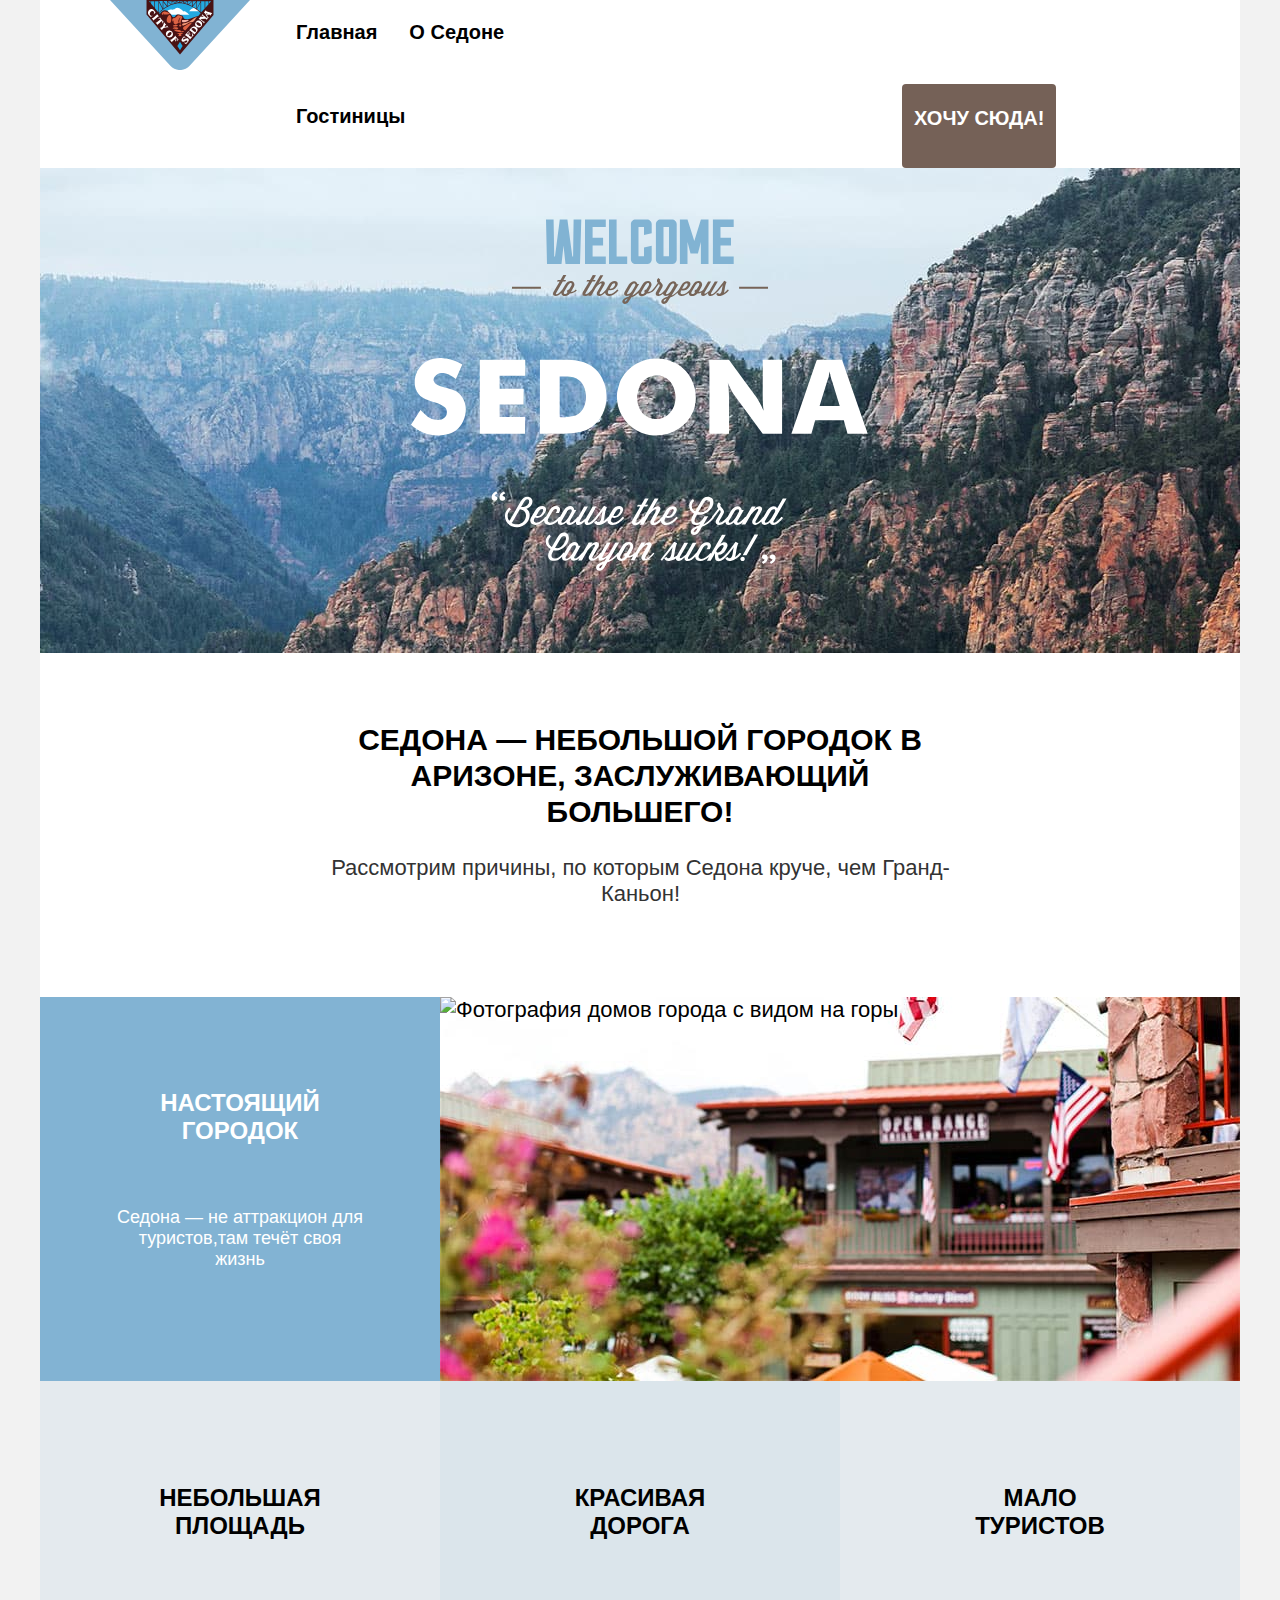
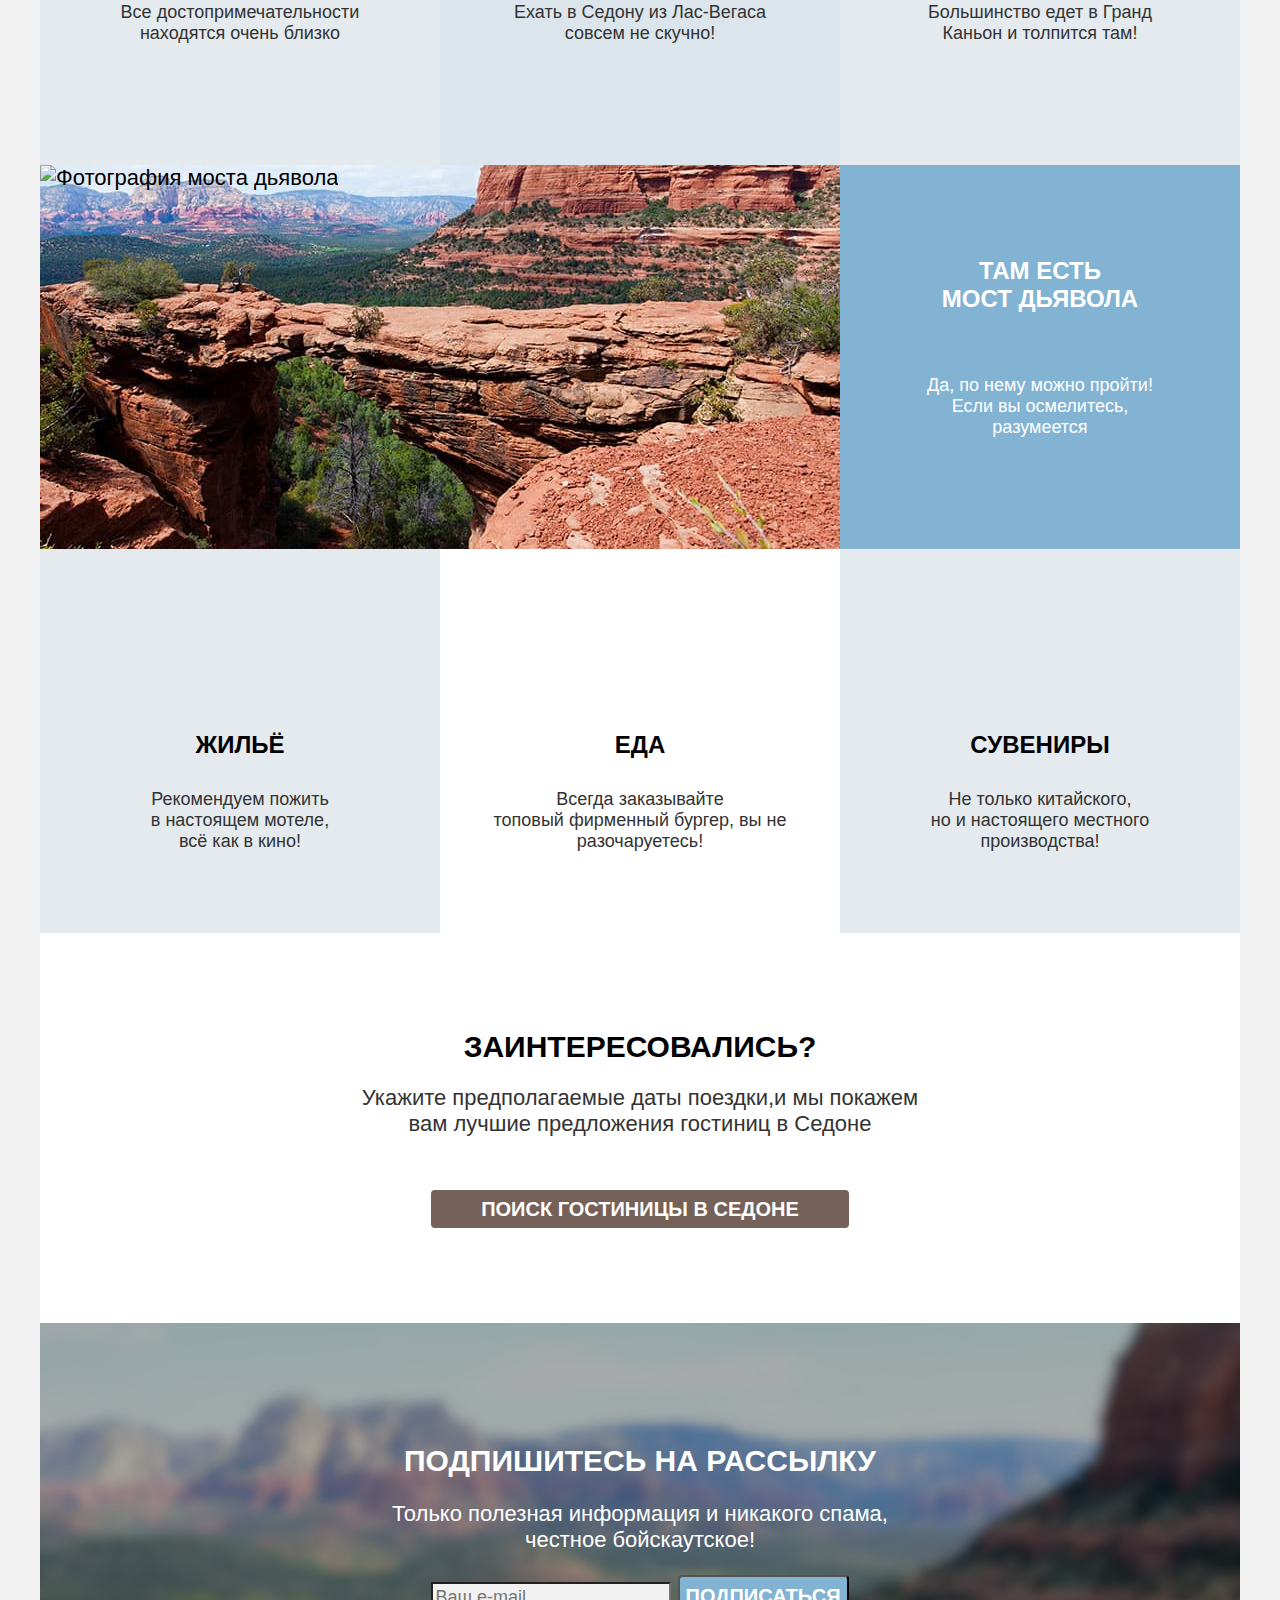
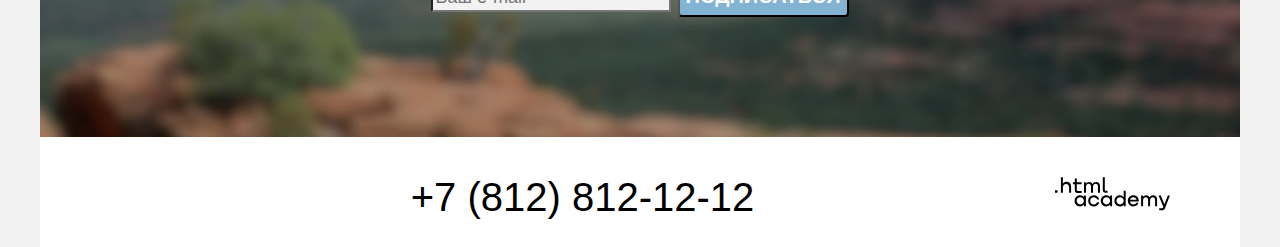
==== index.html @ 3b0a61f6 "Разметка элементов страниц" ====
<!DOCTYPE html>
<html lang="ru">

  <head>
    <meta charset="utf-8">
    <link rel="stylesheet" href="styles/styles.css">
    <title>HTML Academy: Седона</title>
  </head>

  <body>
    <header class="page-header">
      <nav class="navigation">
        <a class="navigation-logo" href="index.html">
          <img src="/images/logo.svg" width="140" height="70" alt="Лототип сайта седона в навигации">
        </a>
        <ul class="navigation-list">
          <li class="navigation-item">
            <a class="navigation-link link-current" href="#">Главная</a>
          </li>
          <li class="navigation-item">
            <a class="navigation-link" href="#">О Седоне</a>
          </li>
          <li class="navigation-item">
            <a class="navigation-link" href="catalog.html">Гостиницы</a>
          </li>
        </ul>
        <ul class="navigation-list navigation-user">
          <li class="navigation-item">
            <a class="navigation-link" href="#"><span class="visually-hidden">Поиск</span></a>
          </li>
          <li class="navigation-item">
            <a class="navigation-link" href="#"><span class="visually-hidden">Избранное</span></a>
          </li>
          <li class="navigation-item">
            <a class="navigation-link button" href="#">Хочу сюда!</a>
          </li>
        </ul>
      </nav>
    </header>
    <main class="main-index">
      <div class="hero-block">
        <div class="logo-wrap">
          <h1 class="visually-hidden" hidden>Седона</h1>
          <img class="welcome-logo" src="images/welcome-logo.svg" width="458" height="352" alt="Welcome to the gorgeous Sedona because a Grand Canyon is sucks!">
        </div>
        <section class="description">
          <h2 class="visually-hidden" hidden>Информация</h2>
          <h3 class="description-title">Седона — небольшой городок в Аризоне, заслуживающий большего!</h3>
          <p class="description-text">Рассмотрим причины, по которым Седона круче, чем Гранд-Каньон!</p>
        </section>
      </div>
      <section class="advantages">
        <h2 class="visually-hidden" hidden>Преимущества</h2>
        <ul class="advantages-list">
          <li class="advantages-item advantages-item-light-blue">
            <h3 class="advantages-title advantages-title-white">Настоящий<br>Городок</h3>
            <p>Седона — не аттракцион для<br>туристов,там течёт своя<br>жизнь</p>
          </li>
          <li class=" advantages-item-house">
            <img class="photo-house" src="#" alt="Фотография домов города с видом на горы">
          </li>
          <li class="advantages-item advantages-item-light-blue-12">
            <h3 class="advantages-title">Небольшая<br>площадь</h3>
            <p class="advadvantages-text">Все достопримечательности<br>находятся очень близко</p>
          </li>
          <li class="advantages-item advantages-item-light-blue-20">
            <h3 class="advantages-title">Красивая<br>дорога</h3>
            <p class="advadvantages-text">Ехать в Седону из Лас-Вегаса<br>совсем не скучно!</p>
          </li>
          <li class="advantages-item advantages-item-light-blue-12">
            <h3 class="advantages-title">Мало<br>туристов</h3>
            <p class="advadvantages-text">Большинство едет в Гранд<br>Каньон и толпится там!</p>
          </li>
          <li class="advantages-item-evil-bridge">
            <img class="photo-devil-bridge" src="#" alt="Фотография моста дьявола">
          </li>
          <li class="advantages-item advantages-item-light-blue">
            <h3 class="advantages-title advantages-title-white">Там есть<br>мост дьявола</h3>
            <p>Да, по нему можно пройти!<br>Если вы осмелитесь,<br>разумеется</p>
          </li>
        </ul>
      </section>
      <section class="recommendations">
        <h2 class="visually-hidden" hidden>Рекомендуем</h2>
        <ul class="recommendations-list">
          <li class="recommendations-item">
            <h3 class="recommendations-title">Жильё</h3>
            <p>Рекомендуем пожить<br>в настоящем мотеле,<br>всё как в кино!</p>
          </li>
          <li class="recommendations-item">
            <h3 class="recommendations-title">Еда</h3>
            <p>Всегда заказывайте<br>топовый фирменный бургер, вы не<br>разочаруетесь!</p>
          </li>
          <li class="recommendations-item">
            <h3 class="recommendations-title">Сувениры</h3>
            <p>Не только китайского,<br>но и настоящего местного<br>производства!</p>
          </li>
        </ul>
      </section>
      <section class="search-hotel">
        <h2 class="search-hotel-tittle">Заинтересовались?</h2>
        <p class="search-hotel-text">Укажите предполагаемые даты поездки,и мы покажем вам лучшие предложения гостиниц в Седоне</p>
        <a class="button" href="catalog.html">Поиск гостиницы в Cедоне</a>
      </section>
      <section class="subscribe">
        <h2 class="subscribe-title">Подпишитесь на рассылку</h2>
        <p class="subscribe-text">Только полезная информация и никакого спама,<br>честное бойскаутское!</p>
        <form class="subscribe-form" action="https://echo.htmlacademy.ru/" method="post">
          <input name="subscribe-email" type="email" id="subscribe-email" placeholder="Ваш e-mail" required>
          <button class="button-additional  button" type="submit">Подписаться</button>
        </form>
      </section>
      </div>
    </main>
    <footer class="page-footer">
      <div class="page-footer-container">
        <section class="footer-social">
          <h2 class="visually-hidden">Наши социальные сети</h2>
          <ul class="footer-social-list">
            <li class="footer-social-item">
              <a class="footer-social-button" href="https://vk.com/htmlacademy"></a>
              <span class="visually-hidden">Вконтакте</span>
            </li>
            <li class="footer-social-item">
              <a class="footer-social-button" href="https://t.me/htmlacademy"></a>
              <span class="visually-hidden">Телеграмм</span>
            </li>
            <li class="footer-social-item">
              <a class="footer-social-button" href="https://www.youtube.com/user/htmlacademyru"></a>
              <span class="visually-hidden">Ютуб</span>
            </li>
          </ul>
        </section>
        <section class="contacts">
          <h2 class="visually-hidden">Контактный номер телефона</h2>
          <address>
            <a class="contacts-phone" href="tel:88128121212">+7 (812) 812-12-12</a>
          </address>
        </section>
        <a class="htmlacademy-link" href="https://htmlacademy.ru/">
          <svg width="115" height="34" fill="none" xmlns="http://www.w3.org/2000/svg">
            <path
              d="M0 13.26v2.6h2.5v-2.6H0ZM11.6 4.86c-1.6 0-2.8.7-3.6 1.7h-.1V.36h-2v15.5h2v-5.3c0-2.1 1.3-3.6 3.3-3.6 1.8 0 2.9 1.4 2.9 3.2v5.7h2v-6.1c.1-3-1.8-4.9-4.5-4.9ZM26.6 5.16h-4.8v-3.7h-2v3.8h-1.9v2h1.9v6c0 1.7 1 2.7 2.7 2.7h4.1v-2h-3.7c-.7 0-1.1-.4-1.1-1.1v-5.7h4.8v-2ZM41.1 4.96c-1.6 0-2.9.8-3.5 2.1h-.1c-.6-1.2-1.8-2.1-3.4-2.1-1.4 0-2.5.8-3.1 1.8h-.1v-1.6H29v10.6h2v-5.4c0-2 1-3.5 2.6-3.5 1.5 0 2.4 1 2.4 2.6v6.3h2v-5.6c0-2.4 1.4-3.3 2.6-3.3 1.5 0 2.4 1 2.4 2.6v6.3h2v-6.5c.1-2.5-1.4-4.3-3.9-4.3ZM47.8 13.06c0 1.7 1 2.7 2.8 2.7h2v-2h-1.7c-.7 0-1.1-.4-1.1-1.1V.36h-2v12.7ZM28.9 20.06c-.9-1.1-2.2-1.8-3.9-1.8-3.1 0-5.4 2.3-5.4 5.6s2.3 5.6 5.4 5.6c1.8 0 3-.8 3.8-1.9h.1v1.6h2v-10.6h-2v1.5Zm-3.6 7.4c-2.2 0-3.6-1.6-3.6-3.6s1.4-3.6 3.6-3.6 3.6 1.6 3.6 3.6c0 1.9-1.4 3.6-3.6 3.6ZM44.2 22.36c-.5-2.4-2.6-4.1-5.4-4.1a5.4 5.4 0 0 0-5.6 5.6c0 3.1 2.2 5.6 5.6 5.6 2.8 0 4.9-1.8 5.4-4.2h-2.1a3.4 3.4 0 0 1-3.3 2.3c-2.2 0-3.6-1.6-3.6-3.6s1.4-3.6 3.6-3.6c1.6 0 2.8 1 3.3 2.2h2.1v-.2ZM55.1 20.06c-.9-1.1-2.2-1.8-3.9-1.8-3.1 0-5.4 2.3-5.4 5.6s2.3 5.6 5.4 5.6c1.8 0 3-.8 3.8-1.9h.1v1.6h2v-10.6h-2v1.5Zm-3.6 7.4c-2.2 0-3.6-1.6-3.6-3.6s1.4-3.6 3.6-3.6 3.6 1.6 3.6 3.6c0 1.9-1.5 3.6-3.6 3.6ZM68.7 20.16c-.9-1.1-2.2-1.9-3.9-1.9-3.1 0-5.4 2.3-5.4 5.6s2.2 5.6 5.4 5.6c1.7 0 3-.8 3.8-1.8h.1v1.5h2v-15.4h-2v6.4Zm-3.6 7.3c-2.2 0-3.6-1.6-3.6-3.6s1.4-3.6 3.6-3.6 3.6 1.6 3.6 3.6c-.1 2-1.5 3.6-3.6 3.6ZM78.3 18.26c-3.3 0-5.5 2.5-5.5 5.6 0 3 2.1 5.6 5.5 5.6 2.5 0 4.5-1.3 5.2-3.6h-2.1c-.5 1-1.6 1.6-3 1.6-1.9 0-3.3-1.3-3.4-2.9h8.8c.2-3.6-2-6.3-5.5-6.3Zm0 1.9c1.7 0 3 1 3.3 2.6h-6.5c.3-1.5 1.5-2.6 3.2-2.6ZM98.2 18.26c-1.6 0-2.9.8-3.6 2h-.1c-.6-1.2-1.8-2-3.4-2-1.4 0-2.5.7-3.1 1.8v-1.5h-1.9v10.6h2v-5.4c0-2 1-3.4 2.6-3.5 1.5 0 2.4 1 2.4 2.6v6.3h2v-5.6c0-2.4 1.4-3.3 2.6-3.3 1.5 0 2.4 1 2.4 2.6v6.3h2v-6.5c.1-2.6-1.4-4.4-3.9-4.4ZM109.4 27.36l-3.6-8.9h-2.2l4.8 11.6c-.3.9-.7 1.2-1.7 1.2h-2.5v2h2.5c1.8 0 2.8-.8 3.5-2.6l4.7-12.2h-2.1l-3.4 8.9Z"
              fill="var(--color-black)" />
          </svg>
        </a>
      </div>
    </footer>

  </body>

</html>
---- styles/styles.css ----
@font-face {
  font-family: "PT Sans";
  src: url("../fonts/ptsans-400.woff2") format("woff2");
  font-weight: 400;
  font-style: normal;
  font-display: swap;
}

@font-face {
  font-family: "PT Sans";
  src: url("../fonts/ptsans-700.woff2") format("woff2");
  font-weight: 700;
  font-style: normal;
  font-display: swap;
}

:root {
  --color-black: #000;
  --color-white: #fff;
  --color-light-black: #333;
  --color-light-blue: #82B3D3;
  --color-green: #7DB54F;
  --color-brown: #756157;
  --color-background-invisible: rgba(255, 255, 255, 0);
  --color-background-light-blue-12: rgba(131, 179, 211, 0.12);
  --color-background-light-blue-20: rgba(131, 179, 211, 0.2);
  --color-background-white: #F2F2F2;
  --color-background-logo: rgb(45, 112, 194);
  --color-border: #E5E5E5;
}

html {
  height: 100%;
}

body {
  width: 1200px;
  font-family: "PT Sans", sans-serif;
  font-size: 22px;
  line-height: 26px;
  color: var(--color-black);
  background-color: var(--color-background-white);
  margin: 0 auto;
}

ul {
  margin: 0;
  padding: 0;
  list-style-type: none;
}

.button {
  font-weight: 700;
  font-size: 16px;
  line-height: 20px;
  color: var(--color-white);
  background-color: var(--color-brown);
  text-transform: uppercase;
  text-decoration: none;
  text-align: center;
  border-radius: 4px;
}

.button-additional {
  font-size: 16px;
  line-height: 20px;
  background-color: var(--color-light-blue);
}

.button-invisible {
  background-color: var(--color-background-invisible);
}

.button-light {
  background-color: var(--color-white);
}

.button-selected {
  background-color: var(--color-green);
}

.subscribe-form .button-additional {
  font-size: 20px;
  line-height: 36px;
}

.search-hotel .button {
  font-size: 20px;
  line-height: 36px;
  width: 376px;
  height: 52px;
  padding: 8px 50px;
}

.visually-hidden {
  position: absolute;
  width: 1px;
  height: 1px;
  margin: -1px;
  padding: 0;
  border: 0;
  clip: rect(0 0 0 0);
  overflow: hidden;
}


.page-header {
  background-color: var(--color-white);
  min-height: 64px;
}

.navigation {
  display: flex;
  margin: 0 70px;
}

.navigation-logo {
  margin-right: 30px;
}

.navigation-list {
  display: flex;
  flex-wrap: wrap;
  width: 339px;
}

.navigation-user {
  width: 268px;
  margin-left: auto;
  justify-content: space-between;
  align-items: center;
}

.navigation-link {
  display: block;
  font-size: 20px;
  line-height: 24px;
  font-weight: 700;
  color: var(--color-black);
  text-align: center;
  padding: 20px 16px;
  text-transform: capitalize;
  text-decoration: none;
}

.navigation-user .navigation-link {
  min-width: 40px;
  min-height: 40px;
  padding: 22px 12px;
}

.navigation-item .button {
  /* width: 160px; */
  /* height: 36px; */
  color: var(--color-white);
  /* padding: 8px 50px; */
  /* border-radius: 4px; */
  text-transform: uppercase;
}

.hero-block {
  background-color: var(--color-white);
}

.logo-wrap {
  height: 485px;
  background-color: var(--color-background-logo);
  background-image: url(../images/index-background.jpg);
  background-repeat: no-repeat;
  background-size: 100% 100%;
}

/*.logo-wrap::after{
  content: url(../images/Vector-hero.svg);
}*/

.welcome-logo {
  display: block;
  margin: 0 auto;
  padding-top: 51px;
}


.description {
  text-align: center;
  background-color: var(--color-white);
}

.description-title {
  font-size: 30px;
  line-height: 36px;
  font-weight: 700;
  text-transform: uppercase;
  margin: 0;
  padding: 69px 290px 0;
  margin-bottom: 25px;
}

.description-text {
  font-size: 22px;
  line-height: 26px;
  color: var(--color-light-black);
  margin: 0;
  padding: 0 274px 90px 275px;
}

.advantages-list {
  display: flex;
  flex-wrap: wrap;
}

.advantages-item {
  font-size: 18px;
  line-height: 21px;
  font-weight: 400;
  flex-basis: 400px;
  min-height: 384px;
  text-align: center;
}

.advantages-item-light-blue {
  color: var(--color-white);
  background-color: var(--color-light-blue);
}

.advantages-item-light-blue-12 {
  color: var(--color-light-black);
  background-color: var(--color-background-light-blue-12);
}

.advantages-item-light-blue-20 {
  color: var(--color-light-black);
  background-color: var(--color-background-light-blue-20);
}

.advantages-title {
  font-weight: 700;
  font-size: 24px;
  line-height: 28px;
  text-transform: uppercase;
  color: var(--color-black);
  margin: 0;
  margin-bottom: 62px;
  padding-top: 103px;
}

.advantages-title-white {
  color: var(--color-white);
  padding-top: 92px;
}

.advantages-item-house {
  width: 800px;
  height: 384px;
  background-image: url(../images/photo-house.jpg);
}

.advantages-item-evil-bridge {
  width: 800px;
  height: 384px;
  background-image: url(../images/photo-devil-bridge.jpg);
}

.recommendations-list {
  text-align: center;
  display: flex;
}

.recommendations-item {
  width: 400px;
  min-height: 384px;
  font-size: 18px;
  line-height: 21px;
  font-weight: 400;
  color: var(--color-light-black);
  background-color: var(--color-white);
  margin: 0;
  padding: 0;
}

.recommendations-title {
  font-size: 24px;
  line-height: 28px;
  font-weight: 700;
  color: var(--color-black);
  text-transform: uppercase;
  margin: 0;
  margin-bottom: 30px;
  padding-top: 182px;
}

.recommendations-list li:last-child,
.recommendations-list li:first-child {
  background-color: var(--color-background-light-blue-12);
}

.search-hotel {
  padding: 96px 304px;
  text-align: center;
  color: var(--color-light-black);
  background-color: var(--color-white);
}

.search-hotel-tittle {
  font-weight: 700;
  font-size: 30px;
  line-height: 36px;
  text-transform: uppercase;
  color: var(--color-black);
  margin: 0;
  margin-bottom: 20px;
}

.search-hotel-text {
  margin: 0;
  margin-bottom: 54px;
}

.subscribe {
  height: 414px;
  display: flex;
  flex-direction: column;
  justify-content: center;
  align-items: center;
  background-image: url(../images/subscribe-background.jpg);
  background-repeat: no-repeat;
  background-size: 100% auto;

}

.subscribe-title {
  font-size: 30px;
  line-height: 36px;
  font-weight: 700;
  text-transform: uppercase;
  color: var(--color-white);
  margin: 0;
}

.subscribe-text {
  font-weight: 400;
  font-size: 22px;
  line-height: 26px;
  text-align: center;
  color: var(--color-white);
}

#subscribe-email {
  font-size: 18px;
  line-height: 24px;
  font-weight: 400;
  color: var(--color-black);
  background-color: var(--color-background-white);
}

.page-footer {
  background-color: var(--color-white);
  padding: 40px 70px 30px;
}

.page-footer-container {
  display: flex;
  justify-content: space-between;
  align-items: center;
}

.contacts {
  text-align: center;
}

.contacts-phone {
  font-style: normal;
  font-size: 40px;
  line-height: 40px;
  font-weight: 400;
  text-decoration: none;
  text-transform: uppercase;
  color: var(--color-black);
}

.filters {
  min-height: 412px;
  display: flex;
  flex-direction: column;
  font-weight: 700;
  color: var(--color-white);
  background-image: url(../images/catalog-background.jpg);
  background-size: 100% auto;
  background-repeat: no-repeat;

}

.breadcrumbs-wrap {
  width: 1060px;
  margin: 30px auto 40px;
}


.filters-title {
  font-size: 60px;
  line-height: 78px;
  margin: 0;
}

.breadcrumbs-link {
  font-size: 16px;
  line-height: 21px;
  font-weight: 400;
}

.cotalog-filter-container {
  display: flex;
  margin: 0 auto;
  width: 1060px;
  justify-content: space-between;
  align-items: flex-start;
}

.catalog-filter-left-wrap {
  width: 370px;
  display: flex;
  justify-content: space-between;
  margin-right: 140px;
}

.catalog-filter-left-wrap .cotalog-filter-group {
  width: 150px;
  padding: 0;
}

.catalog-filter-right-wrap {
  width: 549px;
  display: flex;
  justify-content: flex-end;
  align-items: flex-end;
}

.catalog-filter-right-wrap .cotalog-filter-group {
  width: 288px;
  margin: 0;
  margin-right: 70px;
  padding: 0;
  display: flex;
}

.filtet-button-wrap {
  display: flex;
  flex-direction: column;
}

.cotalog-filter-title {
  font-size: 20px;
  line-height: 24px;
  text-transform: capitalize;
}

.cotalog-filter-item {
  font-size: 18px;
  line-height: 23px;
  font-weight: 400;
}

.price {
  font-size: 18px;
  line-height: 23px;
  color: var(--color-black);
  background-color: var(--color-background-white);
  font-weight: inherit;
  width: 143px;
}

.search-results {
  background-color: var(--color-white);
}

.search-result-wrap {
  width: 1060px;
  margin: 0 auto;
  display: flex;
  align-items: center;
}

.search-result {
  width: 338px;
  font-size: 30px;
  line-height: 36px;
  font-weight: 700;
  margin-right: 200px;
  text-transform: uppercase;
}

.search-result-title {
  font-size: 30px;
  display: inline;
}

.select-control {
  font-family: 'PT Sans' sans-serif;
  font-size: 18px;
  border: 2px solid var(--color-border);
  border-radius: 4px;
  color: var(--color-light-black);
  margin-right: 70px;
}

.hotel-card-list {
  width: 1060px;
  margin: 0 auto;

}

.hotel-card-link {
  text-decoration: none;
}

.hotel-card-title {
  font-size: 24px;
  line-height: 28px;
}

.hotel-card-item span {
  font-size: 18px;
  line-height: 21px;
  font-weight: 400;
  color: var(--color-light-black);
}

.hotel-card-item .rating {
  font-size: 16px;
  line-height: 20px;
  text-align: center;
  text-transform: uppercase;
  background-color: var(--color-background-white);
}

.pagination {
  width: 1060px;
  margin: 0 auto;
  display: flex;
  align-items: center;
}

.pagination-link {
  font-size: 20px;
  line-height: 36px;
  color: var(--color-white);
  background-color: var(--color-light-blue);
  text-decoration: none;
  text-align: center;
  text-transform: uppercase;
}

.pagination-current {
  color: var(--color-black);
  background-color: var(--color-background-white);
}

.pagination-all {
  font-size: 22px;
  line-height: 26px;
  font-weight: 400;
  color: var(--color-black);
}

.subscribe-catalog {
  background-image: none;
  background-color: var(--color-white);
}

.subscribe-title-catalog {
  color: var(--color-black);
}

.subscribe-catalog-text {
  color: var(--color-light-black);
}
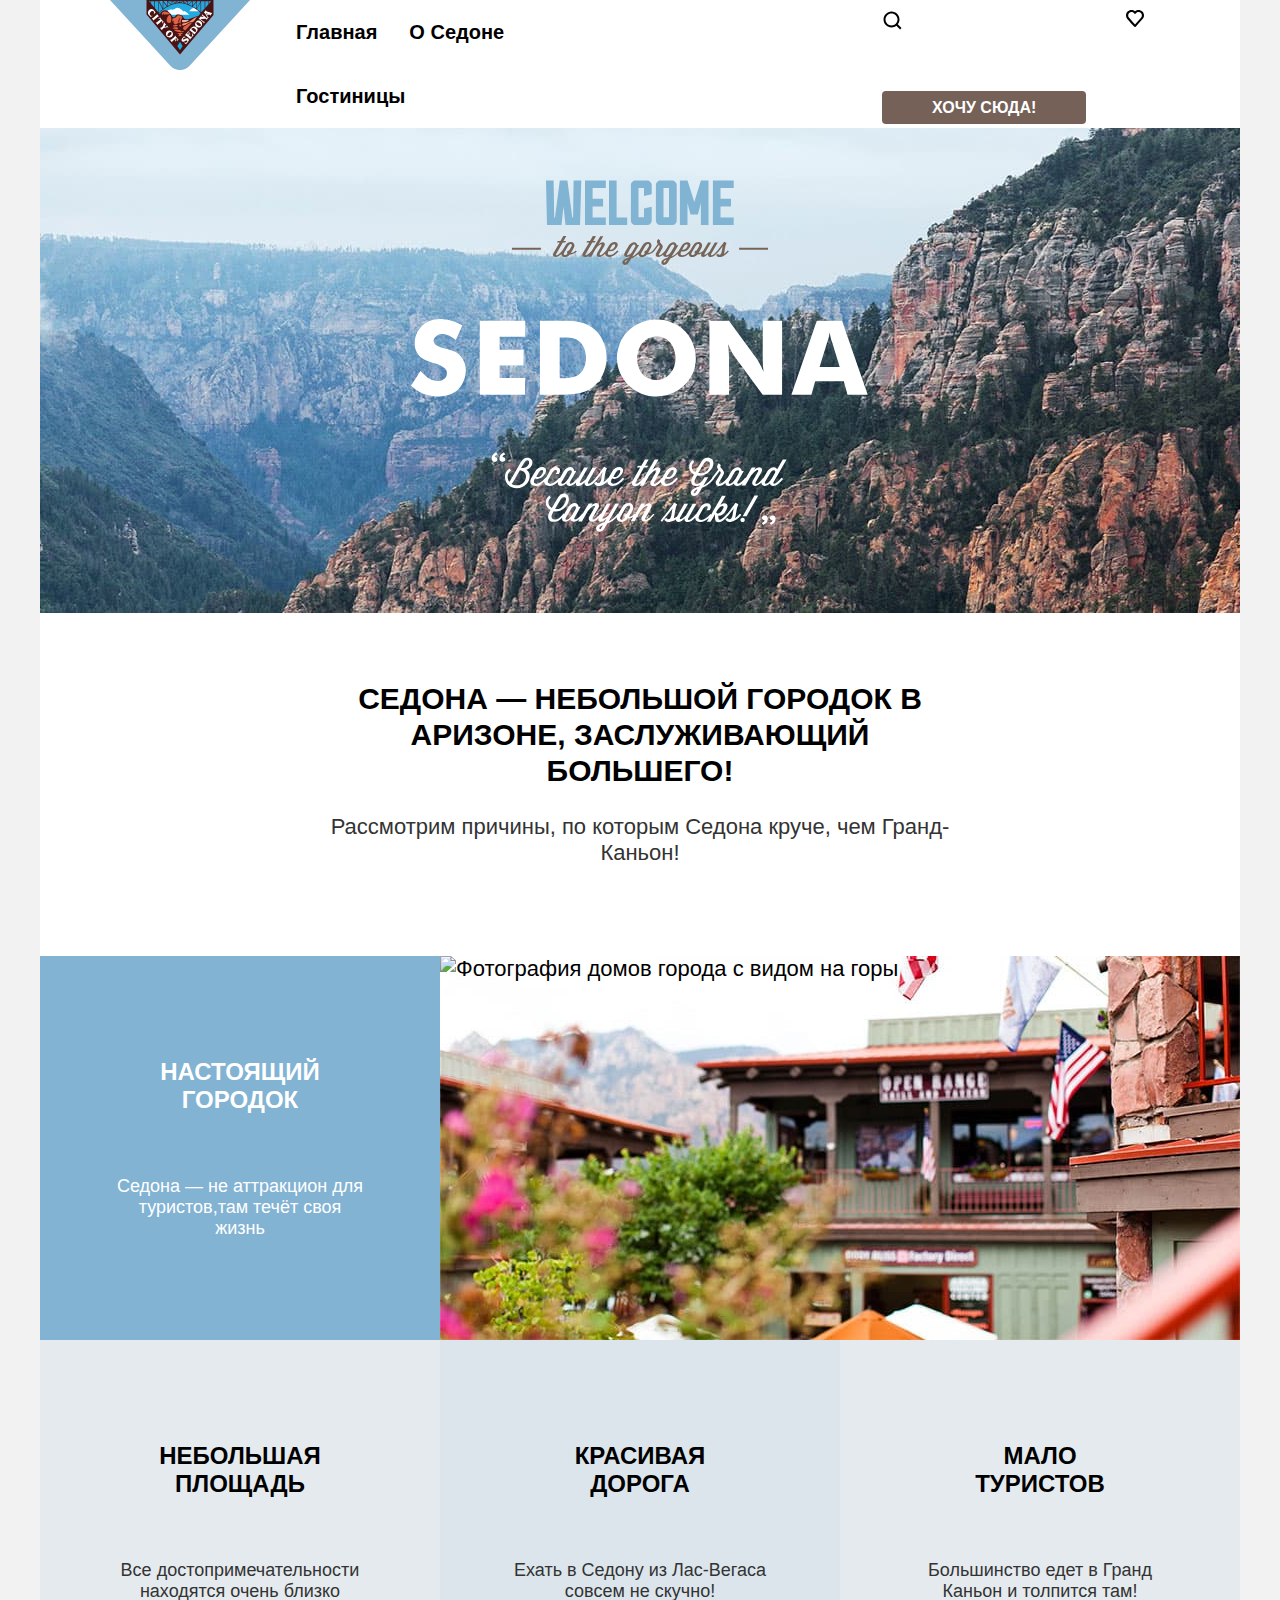
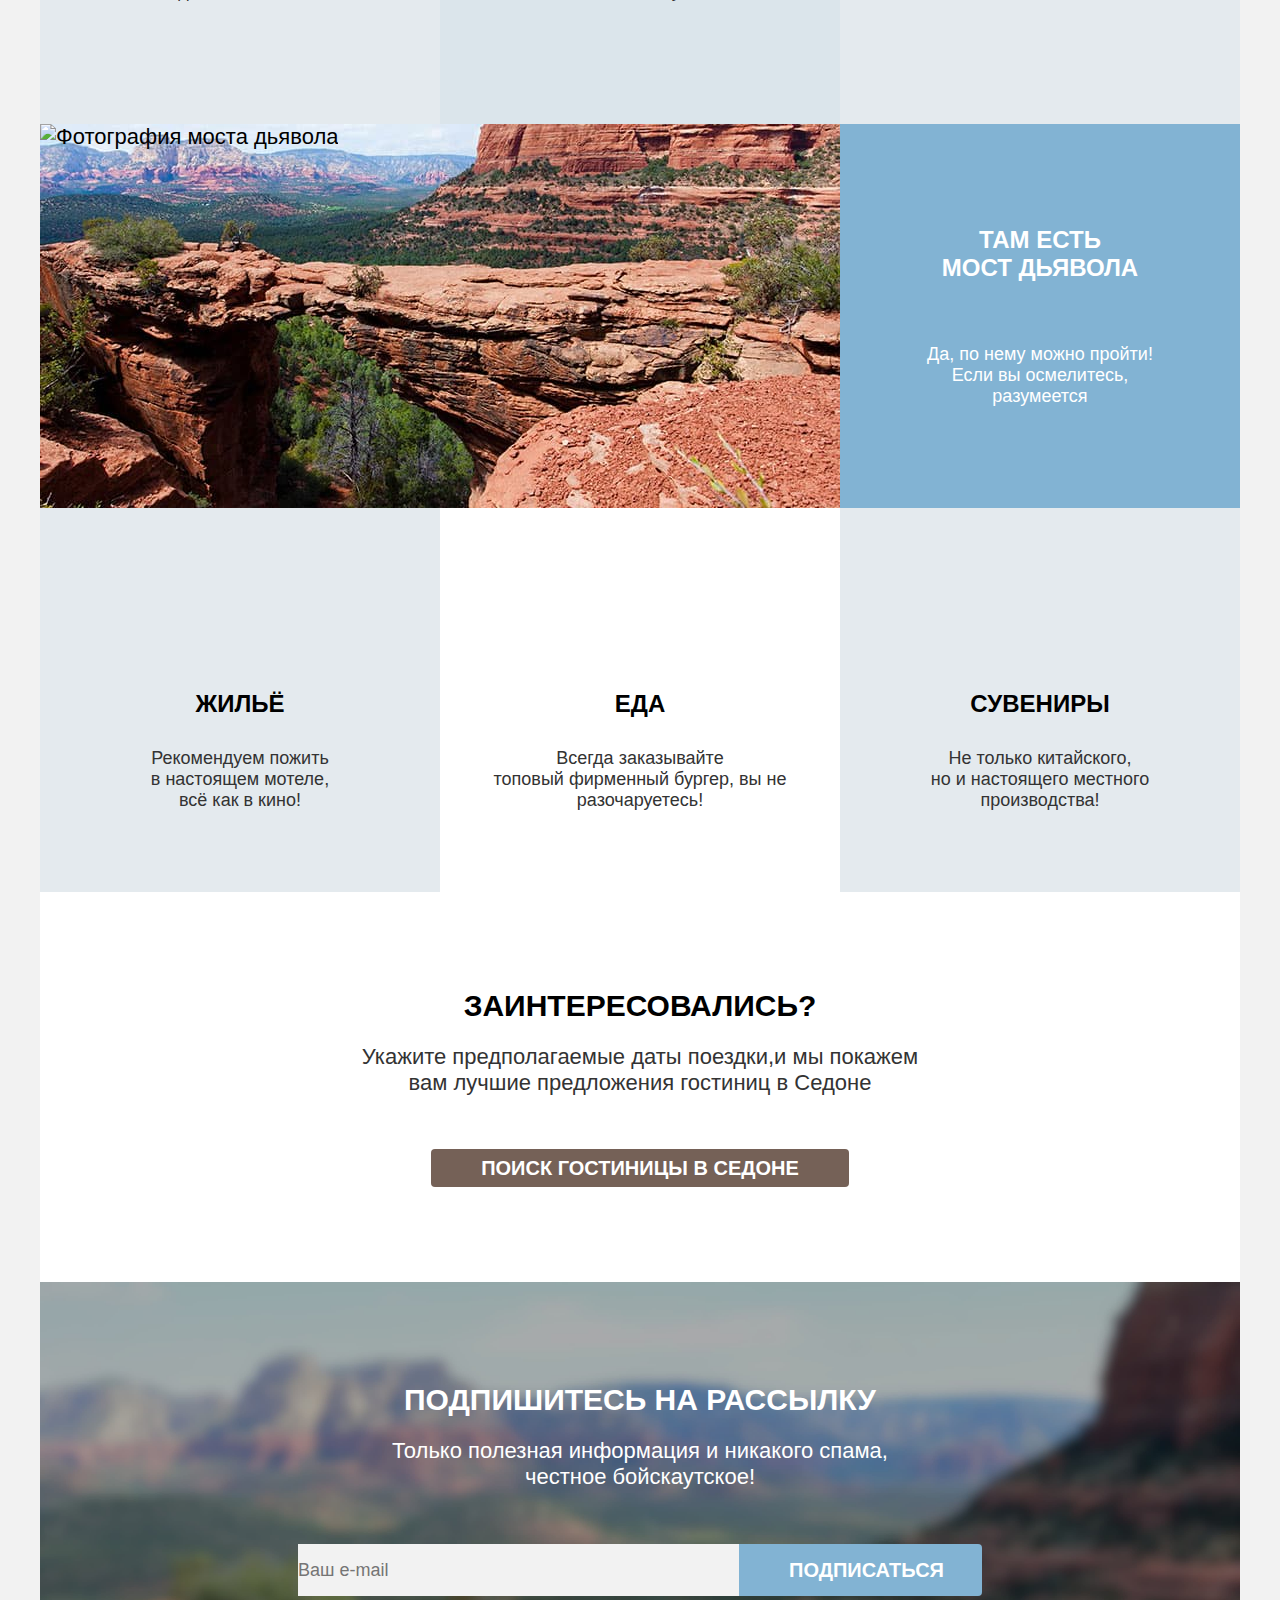
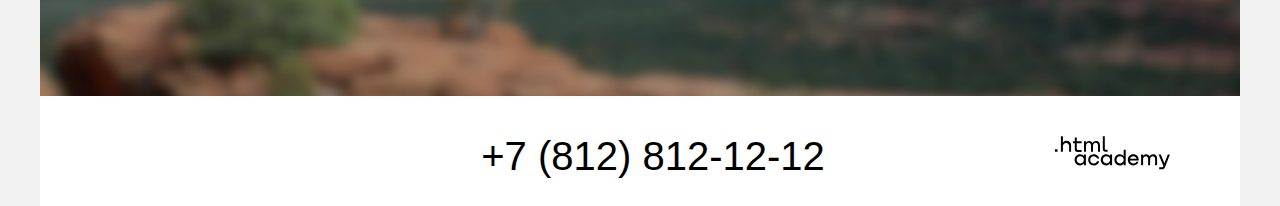
==== commit 81e0b80e: "Merge pull request #5 from drajejke/master" ====
--- a/index.html
+++ b/index.html
@@ -26,13 +26,13 @@
         </ul>
         <ul class="navigation-list navigation-user">
           <li class="navigation-item">
-            <a class="navigation-link" href="#"><span class="visually-hidden">Поиск</span></a>
+            <a class="navigation-link navigation-link-search" href="#"><span class="visually-hidden">Поиск</span></a>
           </li>
           <li class="navigation-item">
-            <a class="navigation-link" href="#"><span class="visually-hidden">Избранное</span></a>
+            <a class="navigation-link navigation-link-favorites" href="#"><span class="visually-hidden">Избранное</span></a>
           </li>
           <li class="navigation-item">
-            <a class="navigation-link button" href="#">Хочу сюда!</a>
+            <a class="navigation-link button button-navigation-link" href="#">Хочу сюда!</a>
           </li>
         </ul>
       </nav>
@@ -54,7 +54,7 @@
         <ul class="advantages-list">
           <li class="advantages-item advantages-item-light-blue">
             <h3 class="advantages-title advantages-title-white">Настоящий<br>Городок</h3>
-            <p>Седона — не аттракцион для<br>туристов,там течёт своя<br>жизнь</p>
+            <p class="advadvantages-text">Седона — не аттракцион для<br>туристов,там течёт своя<br>жизнь</p>
           </li>
           <li class=" advantages-item-house">
             <img class="photo-house" src="#" alt="Фотография домов города с видом на горы">
@@ -76,7 +76,7 @@
           </li>
           <li class="advantages-item advantages-item-light-blue">
             <h3 class="advantages-title advantages-title-white">Там есть<br>мост дьявола</h3>
-            <p>Да, по нему можно пройти!<br>Если вы осмелитесь,<br>разумеется</p>
+            <p class="advadvantages-text">Да, по нему можно пройти!<br>Если вы осмелитесь,<br>разумеется</p>
           </li>
         </ul>
       </section>
@@ -85,29 +85,29 @@
         <ul class="recommendations-list">
           <li class="recommendations-item">
             <h3 class="recommendations-title">Жильё</h3>
-            <p>Рекомендуем пожить<br>в настоящем мотеле,<br>всё как в кино!</p>
+            <p class="recommendations-text">Рекомендуем пожить<br>в настоящем мотеле,<br>всё как в кино!</p>
           </li>
           <li class="recommendations-item">
             <h3 class="recommendations-title">Еда</h3>
-            <p>Всегда заказывайте<br>топовый фирменный бургер, вы не<br>разочаруетесь!</p>
+            <p class="recommendations-text">Всегда заказывайте<br>топовый фирменный бургер, вы не<br>разочаруетесь!</p>
           </li>
           <li class="recommendations-item">
             <h3 class="recommendations-title">Сувениры</h3>
-            <p>Не только китайского,<br>но и настоящего местного<br>производства!</p>
+            <p class="recommendations-text">Не только китайского,<br>но и настоящего местного<br>производства!</p>
           </li>
         </ul>
       </section>
       <section class="search-hotel">
         <h2 class="search-hotel-tittle">Заинтересовались?</h2>
         <p class="search-hotel-text">Укажите предполагаемые даты поездки,и мы покажем вам лучшие предложения гостиниц в Седоне</p>
-        <a class="button" href="catalog.html">Поиск гостиницы в Cедоне</a>
+        <a class="button button-search-hotel" href="catalog.html">Поиск гостиницы в Cедоне</a>
       </section>
       <section class="subscribe">
         <h2 class="subscribe-title">Подпишитесь на рассылку</h2>
         <p class="subscribe-text">Только полезная информация и никакого спама,<br>честное бойскаутское!</p>
         <form class="subscribe-form" action="https://echo.htmlacademy.ru/" method="post">
-          <input name="subscribe-email" type="email" id="subscribe-email" placeholder="Ваш e-mail" required>
-          <button class="button-additional  button" type="submit">Подписаться</button>
+          <input class="subscribe-email" name="subscribe-email" type="email" id="subscribe-email" placeholder="Ваш e-mail" required>
+          <button class="button-additional  button button-additional-subscribe" type="submit">Подписаться</button>
         </form>
       </section>
       </div>
--- a/styles/styles.css
+++ b/styles/styles.css
@@ -59,6 +59,7 @@
   text-decoration: none;
   text-align: center;
   border-radius: 4px;
+  border-style: none;
 }
 
 .button-additional {
@@ -69,22 +70,35 @@
 
 .button-invisible {
   background-color: var(--color-background-invisible);
+  padding: 8px 57px;
 }
 
 .button-light {
   background-color: var(--color-white);
+  width: 48px;
+  height: 48px;
 }
 
 .button-selected {
   background-color: var(--color-green);
 }
 
-.subscribe-form .button-additional {
+.button-additional-subscribe {
   font-size: 20px;
   line-height: 36px;
-}
-
-.search-hotel .button {
+  border: none;
+  border-radius: 0 4px 4px 0;
+  padding: 8px 50px;
+  width: 243px;
+}
+
+.button-additional-filter {
+  margin-top: 56px;
+  margin-bottom: 32px;
+  padding: 8px 50px;
+}
+
+.button-search-hotel {
   font-size: 20px;
   line-height: 36px;
   width: 376px;
@@ -122,10 +136,11 @@
   display: flex;
   flex-wrap: wrap;
   width: 339px;
+  align-items: center;
 }
 
 .navigation-user {
-  width: 268px;
+  width: 288px;
   margin-left: auto;
   justify-content: space-between;
   align-items: center;
@@ -144,18 +159,32 @@
 }
 
 .navigation-user .navigation-link {
-  min-width: 40px;
-  min-height: 40px;
+  width: 20px;
+  height: 20px;
   padding: 22px 12px;
 }
 
-.navigation-item .button {
-  /* width: 160px; */
-  /* height: 36px; */
+.navigation-link-search {
+  background-image: url(../images/search.svg);
+  background-repeat: no-repeat;
+}
+
+.navigation-link-favorites {
+  background-image: url(../images/favorites-icon.svg);
+  background-repeat: no-repeat;
+}
+
+.navigation-link.button {
+  font-size: 16px;
+  line-height: 20px;
+  display: inline;
+  width: 160px;
+  height: 36px;
   color: var(--color-white);
-  /* padding: 8px 50px; */
-  /* border-radius: 4px; */
-  text-transform: uppercase;
+  padding: 8px 50px;
+  border-radius: 4px;
+  text-transform: uppercase;
+
 }
 
 .hero-block {
@@ -177,13 +206,18 @@
 .welcome-logo {
   display: block;
   margin: 0 auto;
-  padding-top: 51px;
+  padding-top: 52px;
 }
 
 
 .description {
   text-align: center;
   background-color: var(--color-white);
+  padding-top: 68px;
+  padding-bottom: 90px;
+  display: flex;
+  flex-direction: column;
+  gap: 25px;
 }
 
 .description-title {
@@ -192,8 +226,7 @@
   font-weight: 700;
   text-transform: uppercase;
   margin: 0;
-  padding: 69px 290px 0;
-  margin-bottom: 25px;
+  padding: 0 290px;
 }
 
 .description-text {
@@ -201,7 +234,7 @@
   line-height: 26px;
   color: var(--color-light-black);
   margin: 0;
-  padding: 0 274px 90px 275px;
+  padding: 0 274px;
 }
 
 .advantages-list {
@@ -216,6 +249,11 @@
   flex-basis: 400px;
   min-height: 384px;
   text-align: center;
+  padding-top: 102px;
+  display: flex;
+  flex-direction: column;
+  gap: 62px;
+  box-sizing: border-box;
 }
 
 .advantages-item-light-blue {
@@ -240,13 +278,14 @@
   text-transform: uppercase;
   color: var(--color-black);
   margin: 0;
-  margin-bottom: 62px;
-  padding-top: 103px;
+}
+
+.advadvantages-text {
+  margin: 0;
 }
 
 .advantages-title-white {
   color: var(--color-white);
-  padding-top: 92px;
 }
 
 .advantages-item-house {
@@ -275,7 +314,11 @@
   color: var(--color-light-black);
   background-color: var(--color-white);
   margin: 0;
-  padding: 0;
+  padding-top: 182px;
+  box-sizing: border-box;
+  display: flex;
+  flex-direction: column;
+  gap: 30px;
 }
 
 .recommendations-title {
@@ -285,8 +328,10 @@
   color: var(--color-black);
   text-transform: uppercase;
   margin: 0;
-  margin-bottom: 30px;
-  padding-top: 182px;
+}
+
+.recommendations-text {
+  margin: 0;
 }
 
 .recommendations-list li:last-child,
@@ -307,13 +352,11 @@
   line-height: 36px;
   text-transform: uppercase;
   color: var(--color-black);
-  margin: 0;
-  margin-bottom: 20px;
+  margin: 0 0 20px 0;
 }
 
 .search-hotel-text {
-  margin: 0;
-  margin-bottom: 54px;
+  margin: 0 0 54px 0;
 }
 
 .subscribe {
@@ -335,6 +378,7 @@
   text-transform: uppercase;
   color: var(--color-white);
   margin: 0;
+  margin-bottom: 20px;
 }
 
 .subscribe-text {
@@ -343,14 +387,24 @@
   line-height: 26px;
   text-align: center;
   color: var(--color-white);
-}
-
-#subscribe-email {
+  margin: 0;
+  margin-bottom: 54px;
+}
+
+.subscribe-form {
+  width: 684px;
+  display: flex;
+}
+
+.subscribe-email {
   font-size: 18px;
   line-height: 24px;
   font-weight: 400;
   color: var(--color-black);
   background-color: var(--color-background-white);
+  padding: 0;
+  border: none;
+  flex-grow: 1;
 }
 
 .page-footer {
@@ -362,6 +416,16 @@
   display: flex;
   justify-content: space-between;
   align-items: center;
+}
+
+.footer-social-list {
+  display: flex;
+  flex-wrap: wrap;
+}
+
+.footer-social-item {
+  width: 47px;
+  height: 40px;
 }
 
 .contacts {
@@ -399,13 +463,19 @@
 .filters-title {
   font-size: 60px;
   line-height: 78px;
-  margin: 0;
+  margin-top: 0;
+  margin-bottom: 8px;
+}
+
+.breadcrumbs {
+  display: flex;
 }
 
 .breadcrumbs-link {
   font-size: 16px;
   line-height: 21px;
   font-weight: 400;
+  margin-right: 29px;
 }
 
 .cotalog-filter-container {
@@ -416,6 +486,12 @@
   align-items: flex-start;
 }
 
+.cotalog-filter-group {
+  margin: 0;
+  padding: 0;
+  border: none;
+}
+
 .catalog-filter-left-wrap {
   width: 370px;
   display: flex;
@@ -425,25 +501,19 @@
 
 .catalog-filter-left-wrap .cotalog-filter-group {
   width: 150px;
-  padding: 0;
 }
 
 .catalog-filter-right-wrap {
-  width: 549px;
-  display: flex;
-  justify-content: flex-end;
-  align-items: flex-end;
+  display: flex;
 }
 
 .catalog-filter-right-wrap .cotalog-filter-group {
   width: 288px;
-  margin: 0;
   margin-right: 70px;
-  padding: 0;
-  display: flex;
-}
-
-.filtet-button-wrap {
+  display: flex;
+}
+
+.filter-button-wrap {
   display: flex;
   flex-direction: column;
 }
@@ -452,21 +522,34 @@
   font-size: 20px;
   line-height: 24px;
   text-transform: capitalize;
+  margin-bottom: 32px;
+  padding: 0;
 }
 
 .cotalog-filter-item {
   font-size: 18px;
   line-height: 23px;
   font-weight: 400;
+  margin-bottom: 16px;
+}
+
+.cotalog-filter-item:last-child {
+  margin-bottom: 0;
+}
+
+.price-container {
+  display: flex;
 }
 
 .price {
   font-size: 18px;
-  line-height: 23px;
+  line-height: 24px;
   color: var(--color-black);
   background-color: var(--color-background-white);
   font-weight: inherit;
   width: 143px;
+  padding: 0;
+  border-style: none;
 }
 
 .search-results {
@@ -478,10 +561,10 @@
   margin: 0 auto;
   display: flex;
   align-items: center;
+  margin-bottom: 40px;
 }
 
 .search-result {
-  width: 338px;
   font-size: 30px;
   line-height: 36px;
   font-weight: 700;
@@ -495,27 +578,70 @@
 }
 
 .select-control {
-  font-family: 'PT Sans' sans-serif;
+  font-family: 'PT Sans', sans-serif;
   font-size: 18px;
+  line-height: 21px;
+  width: 292px;
   border: 2px solid var(--color-border);
   border-radius: 4px;
   color: var(--color-light-black);
   margin-right: 70px;
+  padding: 14px 20px;
+}
+
+.bitton-light-wrap {
+  display: flex;
+  gap: 8px;
 }
 
 .hotel-card-list {
   width: 1060px;
   margin: 0 auto;
-
-}
+  display: flex;
+  flex-wrap: wrap;
+}
+
+.hotel-card-item {
+  flex-basis: 340px;
+  margin-right: 20px;
+  box-sizing: border-box;
+  padding: 20px;
+}
+
+
+
+.hotel-card-item:nth-child(3n) {
+  margin-right: 0;
+}
+
+
 
 .hotel-card-link {
   text-decoration: none;
+  display: block;
+  margin-bottom: 16px;
+}
+
+.hotel-card-photo {
+  margin-bottom: 16px;
 }
 
 .hotel-card-title {
   font-size: 24px;
   line-height: 28px;
+  margin: 0;
+}
+
+.hotel-card-info-wrap {
+  column-gap: 20px;
+  display: grid;
+  grid-template-columns: 140px 140px;
+  grid-template-rows: 16px 36px 36px;
+  row-gap: 16px;
+}
+
+.hotel-card-price{
+  text-align: end;
 }
 
 .hotel-card-item span {
@@ -531,6 +657,7 @@
   text-align: center;
   text-transform: uppercase;
   background-color: var(--color-background-white);
+  padding: 8px 22px;
 }
 
 .pagination {
@@ -540,11 +667,21 @@
   align-items: center;
 }
 
+.pagination-item:not(:last-child) {
+  margin-right: 8px;
+}
+
 .pagination-link {
+  display: block;
+  box-sizing: border-box;
   font-size: 20px;
   line-height: 36px;
+  padding: 12px 24px;
   color: var(--color-white);
+  width: 60px;
+  height: 60px;
   background-color: var(--color-light-blue);
+  border-radius: 4px;
   text-decoration: none;
   text-align: center;
   text-transform: uppercase;
@@ -556,10 +693,15 @@
 }
 
 .pagination-all {
+  display: block;
+  box-sizing: border-box;
   font-size: 22px;
   line-height: 26px;
   font-weight: 400;
-  color: var(--color-black);
+  width: 60px;
+  height: 60px;
+  color: var(--color-black);
+  padding: 17px 21px;
 }
 
 .subscribe-catalog {
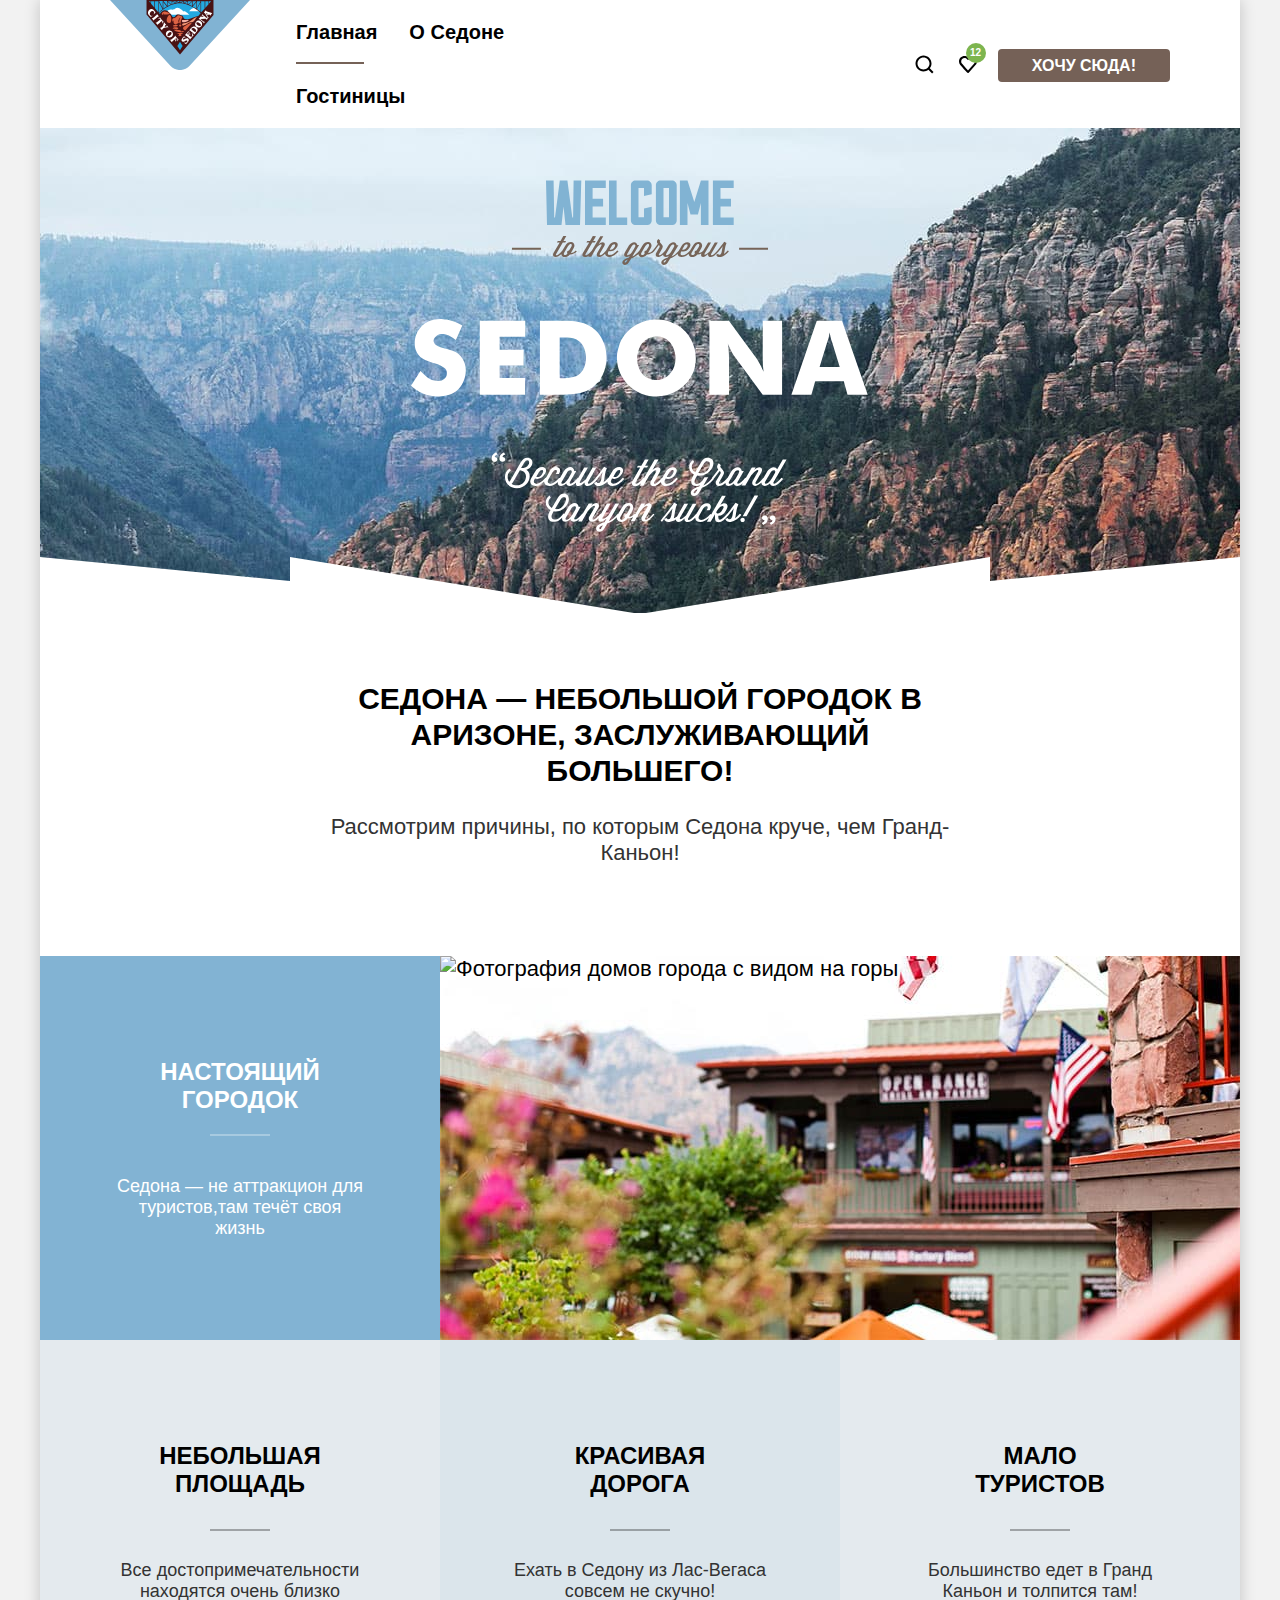
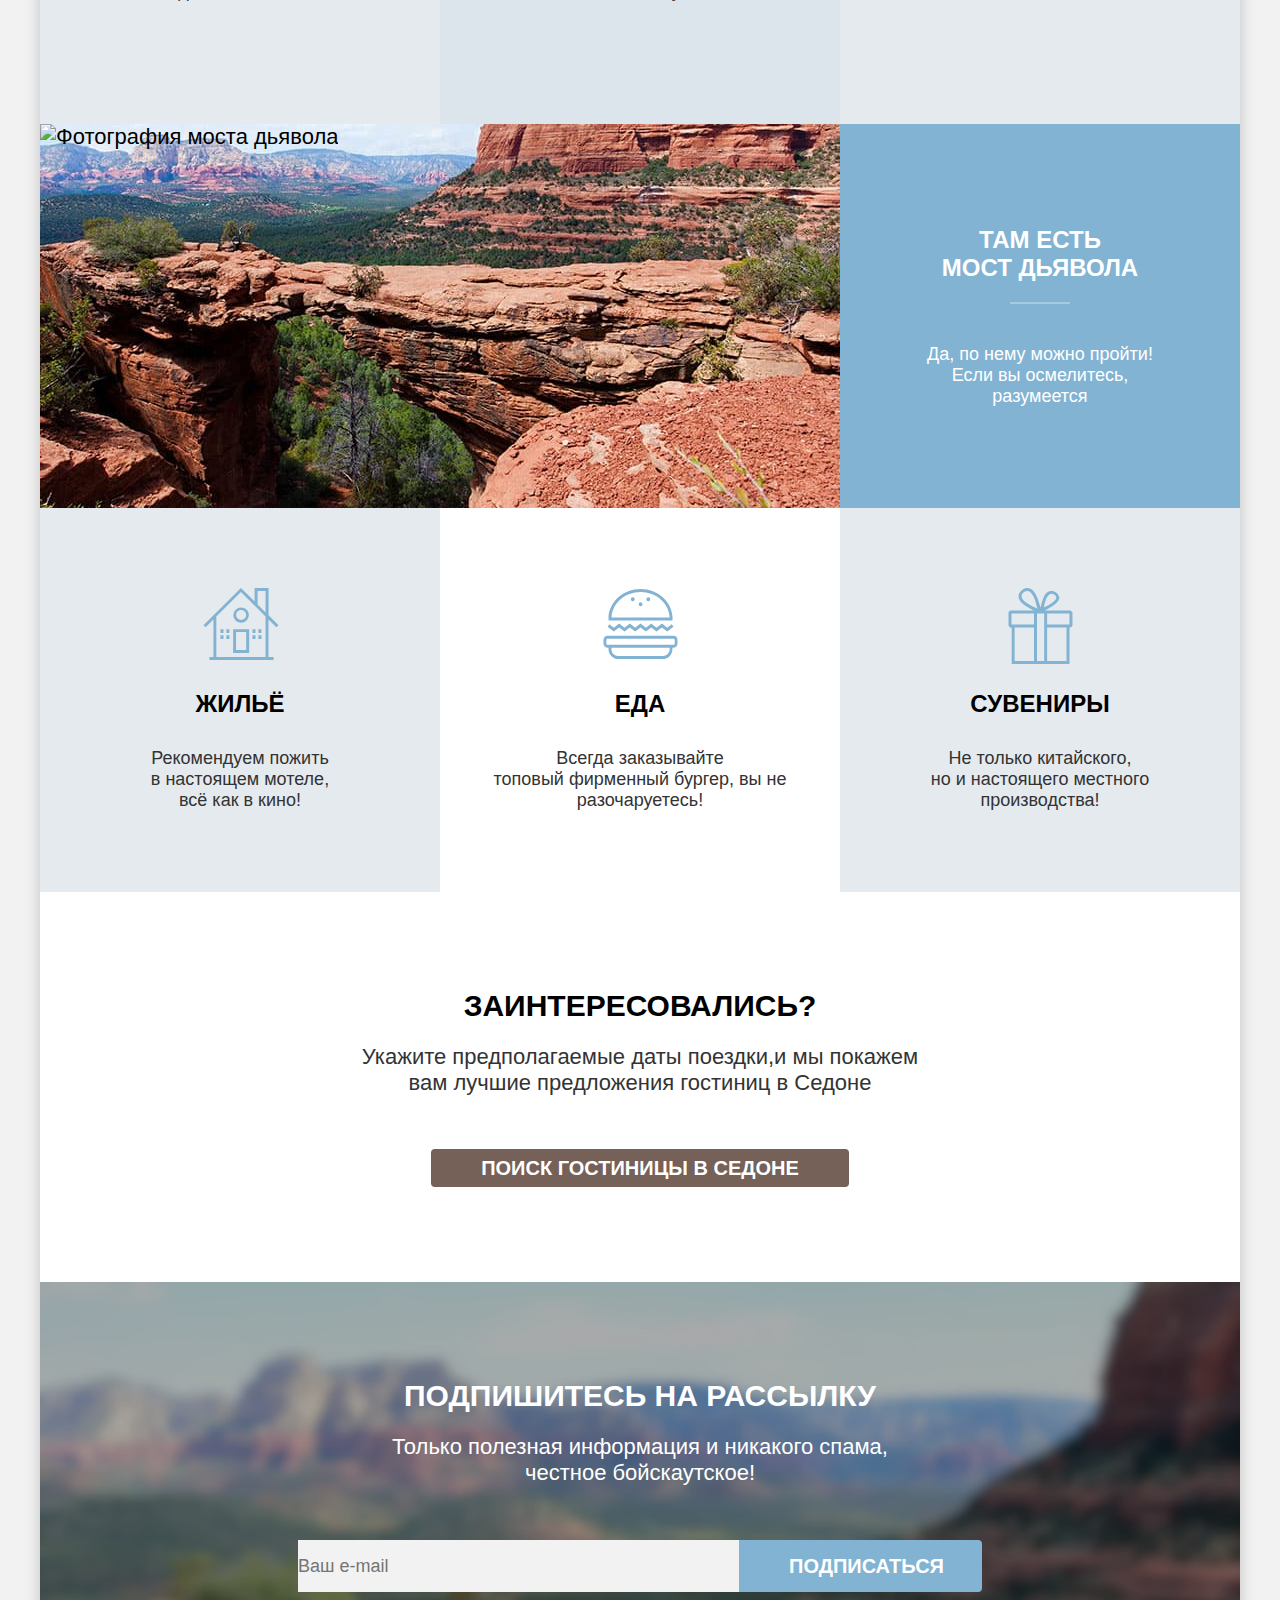
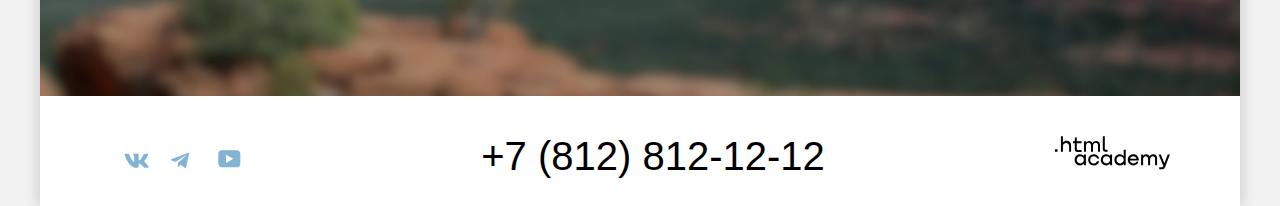
==== commit 80f63f65: "декорирование(кроме чек бокса)" ====
--- a/index.html
+++ b/index.html
@@ -4,6 +4,7 @@
   <head>
     <meta charset="utf-8">
     <link rel="stylesheet" href="styles/styles.css">
+    <link rel="shortcut icon" href="/images/favicon.png" type="png">
     <title>HTML Academy: Седона</title>
   </head>
 
@@ -13,9 +14,10 @@
         <a class="navigation-logo" href="index.html">
           <img src="/images/logo.svg" width="140" height="70" alt="Лототип сайта седона в навигации">
         </a>
+
         <ul class="navigation-list">
           <li class="navigation-item">
-            <a class="navigation-link link-current" href="#">Главная</a>
+            <a class="navigation-link navigation-link-current" href="#">Главная</a>
           </li>
           <li class="navigation-item">
             <a class="navigation-link" href="#">О Седоне</a>
@@ -29,10 +31,12 @@
             <a class="navigation-link navigation-link-search" href="#"><span class="visually-hidden">Поиск</span></a>
           </li>
           <li class="navigation-item">
-            <a class="navigation-link navigation-link-favorites" href="#"><span class="visually-hidden">Избранное</span></a>
+            <a class="navigation-link navigation-link-favorites" href="#"><span
+                class="visually-hidden">Избранное</span><span class="namber-wrap"><span
+                  class="number">12</span></span></span></a>
           </li>
           <li class="navigation-item">
-            <a class="navigation-link button button-navigation-link" href="#">Хочу сюда!</a>
+            <a class="button navigation-link" href="#">Хочу сюда!</a>
           </li>
         </ul>
       </nav>
@@ -41,7 +45,8 @@
       <div class="hero-block">
         <div class="logo-wrap">
           <h1 class="visually-hidden" hidden>Седона</h1>
-          <img class="welcome-logo" src="images/welcome-logo.svg" width="458" height="352" alt="Welcome to the gorgeous Sedona because a Grand Canyon is sucks!">
+          <img class="welcome-logo" src="images/welcome-logo.svg" width="458" height="352"
+            alt="Welcome to the gorgeous Sedona because a Grand Canyon is sucks!">
         </div>
         <section class="description">
           <h2 class="visually-hidden" hidden>Информация</h2>
@@ -99,14 +104,16 @@
       </section>
       <section class="search-hotel">
         <h2 class="search-hotel-tittle">Заинтересовались?</h2>
-        <p class="search-hotel-text">Укажите предполагаемые даты поездки,и мы покажем вам лучшие предложения гостиниц в Седоне</p>
+        <p class="search-hotel-text">Укажите предполагаемые даты поездки,и мы покажем вам лучшие предложения гостиниц в
+          Седоне</p>
         <a class="button button-search-hotel" href="catalog.html">Поиск гостиницы в Cедоне</a>
       </section>
       <section class="subscribe">
         <h2 class="subscribe-title">Подпишитесь на рассылку</h2>
         <p class="subscribe-text">Только полезная информация и никакого спама,<br>честное бойскаутское!</p>
         <form class="subscribe-form" action="https://echo.htmlacademy.ru/" method="post">
-          <input class="subscribe-email" name="subscribe-email" type="email" id="subscribe-email" placeholder="Ваш e-mail" required>
+          <input class="subscribe-email" name="subscribe-email" type="email" id="subscribe-email"
+            placeholder="Ваш e-mail" required>
           <button class="button-additional  button button-additional-subscribe" type="submit">Подписаться</button>
         </form>
       </section>
@@ -118,15 +125,30 @@
           <h2 class="visually-hidden">Наши социальные сети</h2>
           <ul class="footer-social-list">
             <li class="footer-social-item">
-              <a class="footer-social-button" href="https://vk.com/htmlacademy"></a>
+              <a class="footer-social-link" href="https://vk.com/htmlacademy">
+                <svg width="25" height="15" viewBox="0 0 25 15" fill="#83B3D3" xmlns="http://www.w3.org/2000/svg">
+                  <path fill-rule="evenodd" clip-rule="evenodd"
+                    d="M24.12 1.8c.16-.54 0-.94-.8-.94H20.7c-.67 0-.98.34-1.15.73 0 0-1.33 3.2-3.22 5.27-.61.6-.9.8-1.23.8-.16 0-.41-.2-.41-.75v-5.1c0-.66-.19-.95-.74-.95H9.82c-.42 0-.67.3-.67.59 0 .62.95.76 1.04 2.51v3.8c0 .83-.15.98-.48.98-.9 0-3.06-3.2-4.34-6.88-.25-.72-.5-1-1.18-1H1.57c-.75 0-.9.34-.9.73 0 .68.89 4.07 4.14 8.55 2.17 3.06 5.23 4.72 8 4.72 1.68 0 1.88-.37 1.88-1v-2.32c0-.74.16-.88.7-.88.38 0 1.05.19 2.6 1.66 1.79 1.75 2.08 2.54 3.08 2.54h2.63c.75 0 1.12-.37.9-1.1-.23-.72-1.08-1.77-2.2-3.02-.62-.71-1.54-1.48-1.82-1.86-.39-.5-.28-.71 0-1.15 0 0 3.2-4.42 3.54-5.93Z"/>
+                </svg>
+              </a>
               <span class="visually-hidden">Вконтакте</span>
             </li>
             <li class="footer-social-item">
-              <a class="footer-social-button" href="https://t.me/htmlacademy"></a>
+              <a class="footer-social-link" href="https://t.me/htmlacademy">
+                <svg width="18" height="16" viewBox="0 0 18 16" fill="#83B3D3" xmlns="http://www.w3.org/2000/svg">
+                  <path
+                    d="M16.79.96.84 7.1c-1.09.44-1.08 1.05-.2 1.32l4.1 1.28 9.47-5.98c.44-.27.85-.13.52.17l-7.68 6.93-.28 4.22c.41 0 .6-.2.83-.41l1.99-1.94 4.13 3.06c.77.42 1.31.2 1.5-.71l2.72-12.8c.28-1.1-.43-1.61-1.16-1.28Z"/>
+                </svg>
+              </a>
               <span class="visually-hidden">Телеграмм</span>
             </li>
             <li class="footer-social-item">
-              <a class="footer-social-button" href="https://www.youtube.com/user/htmlacademyru"></a>
+              <a class="footer-social-link" href="https://www.youtube.com/user/htmlacademyru">
+                <svg width="23" height="18" viewBox="0 0 23 18" fill="#83B3D3" xmlns="http://www.w3.org/2000/svg">
+                  <path
+                    d="M18.94.36H3.51C1.65.36.33 1.95.33 3.76v10.09c0 1.91 1.32 3.5 3.18 3.5h15.65c1.64 0 3.17-1.59 3.17-3.4V3.76c-.22-1.8-1.53-3.4-3.39-3.4ZM7.99 12.89V4.82l7.34 4.04-7.34 4.03Z"/>
+                </svg>
+              </a>
               <span class="visually-hidden">Ютуб</span>
             </li>
           </ul>
@@ -138,10 +160,10 @@
           </address>
         </section>
         <a class="htmlacademy-link" href="https://htmlacademy.ru/">
-          <svg width="115" height="34" fill="none" xmlns="http://www.w3.org/2000/svg">
+          <svg width="115" height="34" xmlns="http://www.w3.org/2000/svg">
             <path
               d="M0 13.26v2.6h2.5v-2.6H0ZM11.6 4.86c-1.6 0-2.8.7-3.6 1.7h-.1V.36h-2v15.5h2v-5.3c0-2.1 1.3-3.6 3.3-3.6 1.8 0 2.9 1.4 2.9 3.2v5.7h2v-6.1c.1-3-1.8-4.9-4.5-4.9ZM26.6 5.16h-4.8v-3.7h-2v3.8h-1.9v2h1.9v6c0 1.7 1 2.7 2.7 2.7h4.1v-2h-3.7c-.7 0-1.1-.4-1.1-1.1v-5.7h4.8v-2ZM41.1 4.96c-1.6 0-2.9.8-3.5 2.1h-.1c-.6-1.2-1.8-2.1-3.4-2.1-1.4 0-2.5.8-3.1 1.8h-.1v-1.6H29v10.6h2v-5.4c0-2 1-3.5 2.6-3.5 1.5 0 2.4 1 2.4 2.6v6.3h2v-5.6c0-2.4 1.4-3.3 2.6-3.3 1.5 0 2.4 1 2.4 2.6v6.3h2v-6.5c.1-2.5-1.4-4.3-3.9-4.3ZM47.8 13.06c0 1.7 1 2.7 2.8 2.7h2v-2h-1.7c-.7 0-1.1-.4-1.1-1.1V.36h-2v12.7ZM28.9 20.06c-.9-1.1-2.2-1.8-3.9-1.8-3.1 0-5.4 2.3-5.4 5.6s2.3 5.6 5.4 5.6c1.8 0 3-.8 3.8-1.9h.1v1.6h2v-10.6h-2v1.5Zm-3.6 7.4c-2.2 0-3.6-1.6-3.6-3.6s1.4-3.6 3.6-3.6 3.6 1.6 3.6 3.6c0 1.9-1.4 3.6-3.6 3.6ZM44.2 22.36c-.5-2.4-2.6-4.1-5.4-4.1a5.4 5.4 0 0 0-5.6 5.6c0 3.1 2.2 5.6 5.6 5.6 2.8 0 4.9-1.8 5.4-4.2h-2.1a3.4 3.4 0 0 1-3.3 2.3c-2.2 0-3.6-1.6-3.6-3.6s1.4-3.6 3.6-3.6c1.6 0 2.8 1 3.3 2.2h2.1v-.2ZM55.1 20.06c-.9-1.1-2.2-1.8-3.9-1.8-3.1 0-5.4 2.3-5.4 5.6s2.3 5.6 5.4 5.6c1.8 0 3-.8 3.8-1.9h.1v1.6h2v-10.6h-2v1.5Zm-3.6 7.4c-2.2 0-3.6-1.6-3.6-3.6s1.4-3.6 3.6-3.6 3.6 1.6 3.6 3.6c0 1.9-1.5 3.6-3.6 3.6ZM68.7 20.16c-.9-1.1-2.2-1.9-3.9-1.9-3.1 0-5.4 2.3-5.4 5.6s2.2 5.6 5.4 5.6c1.7 0 3-.8 3.8-1.8h.1v1.5h2v-15.4h-2v6.4Zm-3.6 7.3c-2.2 0-3.6-1.6-3.6-3.6s1.4-3.6 3.6-3.6 3.6 1.6 3.6 3.6c-.1 2-1.5 3.6-3.6 3.6ZM78.3 18.26c-3.3 0-5.5 2.5-5.5 5.6 0 3 2.1 5.6 5.5 5.6 2.5 0 4.5-1.3 5.2-3.6h-2.1c-.5 1-1.6 1.6-3 1.6-1.9 0-3.3-1.3-3.4-2.9h8.8c.2-3.6-2-6.3-5.5-6.3Zm0 1.9c1.7 0 3 1 3.3 2.6h-6.5c.3-1.5 1.5-2.6 3.2-2.6ZM98.2 18.26c-1.6 0-2.9.8-3.6 2h-.1c-.6-1.2-1.8-2-3.4-2-1.4 0-2.5.7-3.1 1.8v-1.5h-1.9v10.6h2v-5.4c0-2 1-3.4 2.6-3.5 1.5 0 2.4 1 2.4 2.6v6.3h2v-5.6c0-2.4 1.4-3.3 2.6-3.3 1.5 0 2.4 1 2.4 2.6v6.3h2v-6.5c.1-2.6-1.4-4.4-3.9-4.4ZM109.4 27.36l-3.6-8.9h-2.2l4.8 11.6c-.3.9-.7 1.2-1.7 1.2h-2.5v2h2.5c1.8 0 2.8-.8 3.5-2.6l4.7-12.2h-2.1l-3.4 8.9Z"
-              fill="var(--color-black)" />
+              fill="" />
           </svg>
         </a>
       </div>
--- a/styles/styles.css
+++ b/styles/styles.css
@@ -19,15 +19,21 @@
   --color-white: #fff;
   --color-light-black: #333;
   --color-light-blue: #82B3D3;
+  --color-darker-blue: #68A2CA;
+  --color-light-blue-30:rgba(104, 162, 202, 0.3);
   --color-green: #7DB54F;
+  --color-darker-green: #6C9E42;
   --color-brown: #756157;
+  --color-darker-brown: #615048;
+  --color-brown-30: rgba(117, 97, 87, 0.3);
   --color-background-invisible: rgba(255, 255, 255, 0);
   --color-background-light-blue-12: rgba(131, 179, 211, 0.12);
   --color-background-light-blue-20: rgba(131, 179, 211, 0.2);
   --color-background-white: #F2F2F2;
   --color-background-logo: rgb(45, 112, 194);
   --color-border: #E5E5E5;
-}
+  --color-border-blue: #3F5E72;
+  }
 
 html {
   height: 100%;
@@ -41,6 +47,7 @@
   color: var(--color-black);
   background-color: var(--color-background-white);
   margin: 0 auto;
+  box-shadow: 0 0 15px rgba(0, 0, 0, 0.2);
 }
 
 ul {
@@ -60,27 +67,89 @@
   text-align: center;
   border-radius: 4px;
   border-style: none;
-}
-
+  cursor: pointer;
+}
+
+.button:hover,
+.button:focus {
+  background-color: var(--color-darker-brown);
+}
+
+.button:active {
+  color: rgba(255, 255, 255, 0.3);
+}
+
+.button:disabled{
+  background-color: var(--color-border);
+  color: var(--color-white);
+}
 .button-additional {
   font-size: 16px;
   line-height: 20px;
   background-color: var(--color-light-blue);
 }
 
+.button-additional:hover,
+.button-additional:focus {
+  background-color: var(--color-darker-blue);
+}
+
 .button-invisible {
   background-color: var(--color-background-invisible);
   padding: 8px 57px;
 }
 
-.button-light {
+.button-invisible:hover {
+  background-color: var(--color-background-invisible);
+  color: rgba(255, 255, 255, 0.3);
+}
+
+.button-invisible:focus {
+  outline: none;
+  border: 3px solid var(--color-light-blue);
+  padding: 5px 54px;
+  background-color: var(--color-background-invisible);
+}
+
+.button-invisible:disabled {
+  opacity: 0.1;
+}
+
+.button-view {
   background-color: var(--color-white);
   width: 48px;
   height: 48px;
+  border-radius: 4px;
+  display: flex;
+  justify-content: center;
+  align-items: center;
+}
+
+.button-view:not(:first-of-type){
+  border: 2px solid var(--color-border)
+}
+
+.button-view:hover{
+  border-color: var(--color-black);
+}
+
+.button-view:focus{
+  outline: none;
+  border-color: var(--color-darker-blue);
+}
+
+.button-view:hover{
+  border-color: var(--color-black);
 }
 
 .button-selected {
   background-color: var(--color-green);
+}
+
+.button-selected:hover,
+.button-selected:focus {
+  outline: none;
+  background-color: var(--color-darker-green);
 }
 
 .button-additional-subscribe {
@@ -130,6 +199,7 @@
 
 .navigation-logo {
   margin-right: 30px;
+  max-height: 64px;
 }
 
 .navigation-list {
@@ -140,10 +210,8 @@
 }
 
 .navigation-user {
-  width: 288px;
+  width: 268px;
   margin-left: auto;
-  justify-content: space-between;
-  align-items: center;
 }
 
 .navigation-link {
@@ -164,15 +232,61 @@
   padding: 22px 12px;
 }
 
+.navigation-item {
+  position: relative;
+}
+
+.navigation-link-current::before{
+  content: "";
+  position: absolute;
+  width: 68px;
+  bottom: 0;
+  height: 2px;
+  background-color: #756257;
+}
+
+.navigation-link-current-cotalog::before {
+  width: 93px;
+}
+
+.navigation-user .navigation-item:last-child {
+  margin-left: auto;
+}
+
 .navigation-link-search {
   background-image: url(../images/search.svg);
   background-repeat: no-repeat;
+  background-position: 50% 50%;
 }
 
 .navigation-link-favorites {
   background-image: url(../images/favorites-icon.svg);
   background-repeat: no-repeat;
-}
+  background-position: 50% 50%;
+  position: relative;
+}
+
+.namber-wrap {
+  display: block;
+  width: 20px;
+  height: 20px;
+  background-color: var(--color-green);
+  border-radius: 50%;
+  color: var(--color-white);
+  position: absolute;
+  left: 20px;
+  top: 11px;
+}
+
+.number {
+  display: block;
+  font-size: 10px;
+  line-height: 10px;
+  width: 11px;
+  height: 10px;
+  margin: 5px 4px;
+}
+
 
 .navigation-link.button {
   font-size: 16px;
@@ -181,7 +295,7 @@
   width: 160px;
   height: 36px;
   color: var(--color-white);
-  padding: 8px 50px;
+  padding: 8px 34px;
   border-radius: 4px;
   text-transform: uppercase;
 
@@ -199,9 +313,11 @@
   background-size: 100% 100%;
 }
 
-/*.logo-wrap::after{
+.logo-wrap::after{
   content: url(../images/Vector-hero.svg);
-}*/
+  position: relative;
+  top: 25px;
+}
 
 .welcome-logo {
   display: block;
@@ -254,6 +370,7 @@
   flex-direction: column;
   gap: 62px;
   box-sizing: border-box;
+  position: relative;
 }
 
 .advantages-item-light-blue {
@@ -278,6 +395,22 @@
   text-transform: uppercase;
   color: var(--color-black);
   margin: 0;
+}
+
+.advantages-title::after {
+  content: "";
+  display: block;
+  width: 60px;
+  height: 2px;
+  background: rgba(0, 0, 0, 0.3);
+  position: absolute;
+  left: 170px;
+  top: 189px;
+}
+
+.advantages-item-light-blue .advantages-title::after{
+  background: rgba(255, 255, 255, 0.3);
+  top: 178px;
 }
 
 .advadvantages-text {
@@ -319,6 +452,7 @@
   display: flex;
   flex-direction: column;
   gap: 30px;
+  position: relative;
 }
 
 .recommendations-title {
@@ -328,6 +462,26 @@
   color: var(--color-black);
   text-transform: uppercase;
   margin: 0;
+}
+.recommendations-item:first-child .recommendations-title::after {
+  content:url(../images/home-icon.svg);
+  position: absolute;
+  left: 162px;
+  top: 80px;
+}
+
+.recommendations-item:nth-child(2) .recommendations-title::after{
+  content: url(../images/Eat-icon.svg);
+  position: absolute;
+  left: 162px;
+  top: 80px;
+}
+
+.recommendations-item:last-child .recommendations-title::after {
+  content: url(../images/gift-icon.svg);
+  position: absolute;
+  left: 162px;
+  top: 80px;
 }
 
 .recommendations-text {
@@ -360,7 +514,8 @@
 }
 
 .subscribe {
-  height: 414px;
+  padding-top: 96px;
+  padding-bottom: 104px;
   display: flex;
   flex-direction: column;
   justify-content: center;
@@ -423,9 +578,32 @@
   flex-wrap: wrap;
 }
 
-.footer-social-item {
+.footer-social-link {
+  display: block;
+  position: relative;
+  padding: 12px 14px;
   width: 47px;
   height: 40px;
+  box-sizing: border-box;
+}
+
+.footer-social-icon{
+  position: absolute;
+  top: 0;
+  right: 0;
+  bottom: 0;
+  left: 0;
+  margin: auto;
+}
+
+.footer-social-link:hover svg {
+  fill: var(--color-darker-blue);
+}
+.footer-social-link:focus svg {
+  fill: var(--color-darker-blue);
+}
+.footer-social-link:active svg {
+  fill: var(--color-light-blue-30);
 }
 
 .contacts {
@@ -442,6 +620,31 @@
   color: var(--color-black);
 }
 
+.contacts-phone:hover {
+  color: var(--color-brown);
+}
+
+.contacts-phone:focus {
+  color: var(--color-brown);
+}
+
+.contacts-phone:active {
+  color: var(--color-brown-30);
+}
+
+.htmlacademy-link:hover svg {
+  fill: var(--color-brown);
+}
+
+.htmlacademy-link:focus svg {
+  fill: var(--color-brown);
+}
+
+.htmlacademy-link:active svg {
+  fill: var(--color-brown-30);
+}
+
+
 .filters {
   min-height: 412px;
   display: flex;
@@ -469,6 +672,13 @@
 
 .breadcrumbs {
   display: flex;
+  position: relative;
+}
+
+.breadcrumbs-item::after {
+  content: url(../images/breadcrumbs-arrow-right.svg);
+  position: absolute;
+  left: 24px;
 }
 
 .breadcrumbs-link {
@@ -477,6 +687,15 @@
   font-weight: 400;
   margin-right: 29px;
 }
+
+.breadcrumbs-link:focus svg{
+  fill: rgba(255, 255, 255, 0.6);
+}
+
+.breadcrumbs-link:active {
+  fill: rgba(255, 255, 255, 0.6);
+}
+
 
 .cotalog-filter-container {
   display: flex;
@@ -539,6 +758,7 @@
 
 .price-container {
   display: flex;
+  gap: 2px;
 }
 
 .price {
@@ -550,6 +770,15 @@
   width: 143px;
   padding: 0;
   border-style: none;
+  max-height: 48px;
+}
+
+.price-min {
+  border-radius: 4px 0 0 4px;
+}
+
+.price-max{
+  border-radius: 0 4px 4px 0;
 }
 
 .search-results {
@@ -575,6 +804,7 @@
 .search-result-title {
   font-size: 30px;
   display: inline;
+  color: var(--color-black);
 }
 
 .select-control {
@@ -589,6 +819,20 @@
   padding: 14px 20px;
 }
 
+.select-control:hover,
+.select-control:focus {
+  outline: none;
+  border: 2px solid var(--color-darker-blue);
+}
+
+.select-control:active {
+  border: 2px solid var(--color-border-blue);
+}
+
+.select-control:disabled {
+  opacity: 0.3;
+}
+
 .bitton-light-wrap {
   display: flex;
   gap: 8px;
@@ -599,22 +843,17 @@
   margin: 0 auto;
   display: flex;
   flex-wrap: wrap;
+  gap: 20px;
+  margin-bottom: 40px;
 }
 
 .hotel-card-item {
   flex-basis: 340px;
-  margin-right: 20px;
   box-sizing: border-box;
-  padding: 20px;
-}
-
-
-
-.hotel-card-item:nth-child(3n) {
-  margin-right: 0;
-}
-
-
+  border: 1px solid #E6E6E6;
+  border-radius: 4px;
+  padding: 18px;
+}
 
 .hotel-card-link {
   text-decoration: none;
@@ -630,6 +869,8 @@
   font-size: 24px;
   line-height: 28px;
   margin: 0;
+  display: inline;
+  color: var(--color-black);
 }
 
 .hotel-card-info-wrap {
@@ -649,6 +890,20 @@
   line-height: 21px;
   font-weight: 400;
   color: var(--color-light-black);
+}
+
+.hotel-stars {
+  background-image: url(../images/star.svg);
+  display: block;
+  background-repeat: space;
+  margin: 10px 55px 10px 0;
+}
+
+.hotel-card-item:nth-child(3) .hotel-card-info-wrap .hotel-stars {
+  margin-right: 74px;
+}
+.hotel-card-item:nth-child(4) .hotel-card-info-wrap .hotel-stars {
+  margin-right: 98px;
 }
 
 .hotel-card-item .rating {
@@ -660,11 +915,19 @@
   padding: 8px 22px;
 }
 
+.hotel-card-list::after {
+  content: "";
+  border: 1px solid #E6E6E6;
+  width: 1060px;
+  margin-top: 20px;
+}
+
 .pagination {
   width: 1060px;
   margin: 0 auto;
   display: flex;
   align-items: center;
+  padding-bottom: 60px;
 }
 
 .pagination-item:not(:last-child) {
@@ -687,9 +950,28 @@
   text-transform: uppercase;
 }
 
+.pagination-link:hover,
+.pagination-link:focus {
+  outline: none;
+  background-color: var(--color-darker-blue);
+  border: 1px solid var(--color-light-blue);
+}
+
+.pagination-link:active {
+  color: rgba(255, 255, 255, 0.3);;
+}
+
 .pagination-current {
   color: var(--color-black);
   background-color: var(--color-background-white);
+}
+
+.pagination-current:hover,
+.pagination-current:focus,
+.pagination-current:active {
+  background-color: var(--color-background-white);
+  color: var(--color-black);
+  border: none;
 }
 
 .pagination-all {
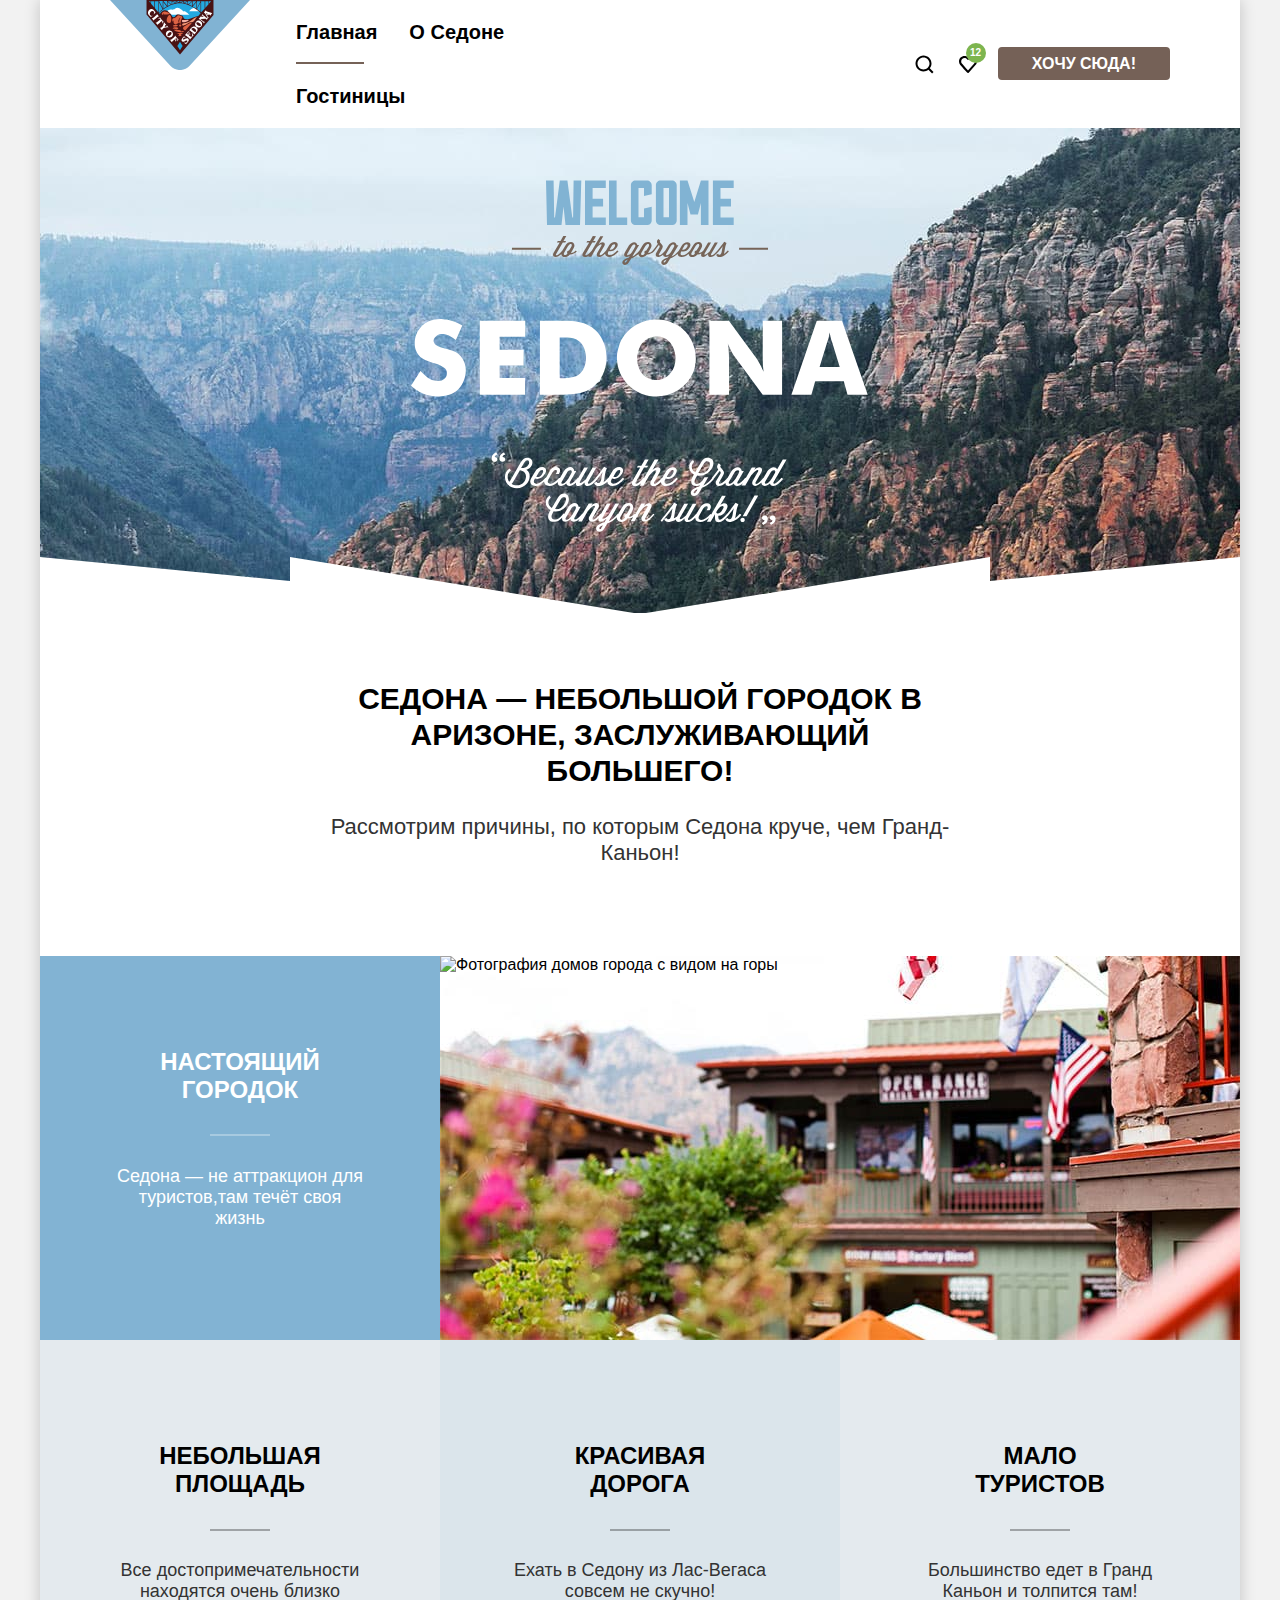
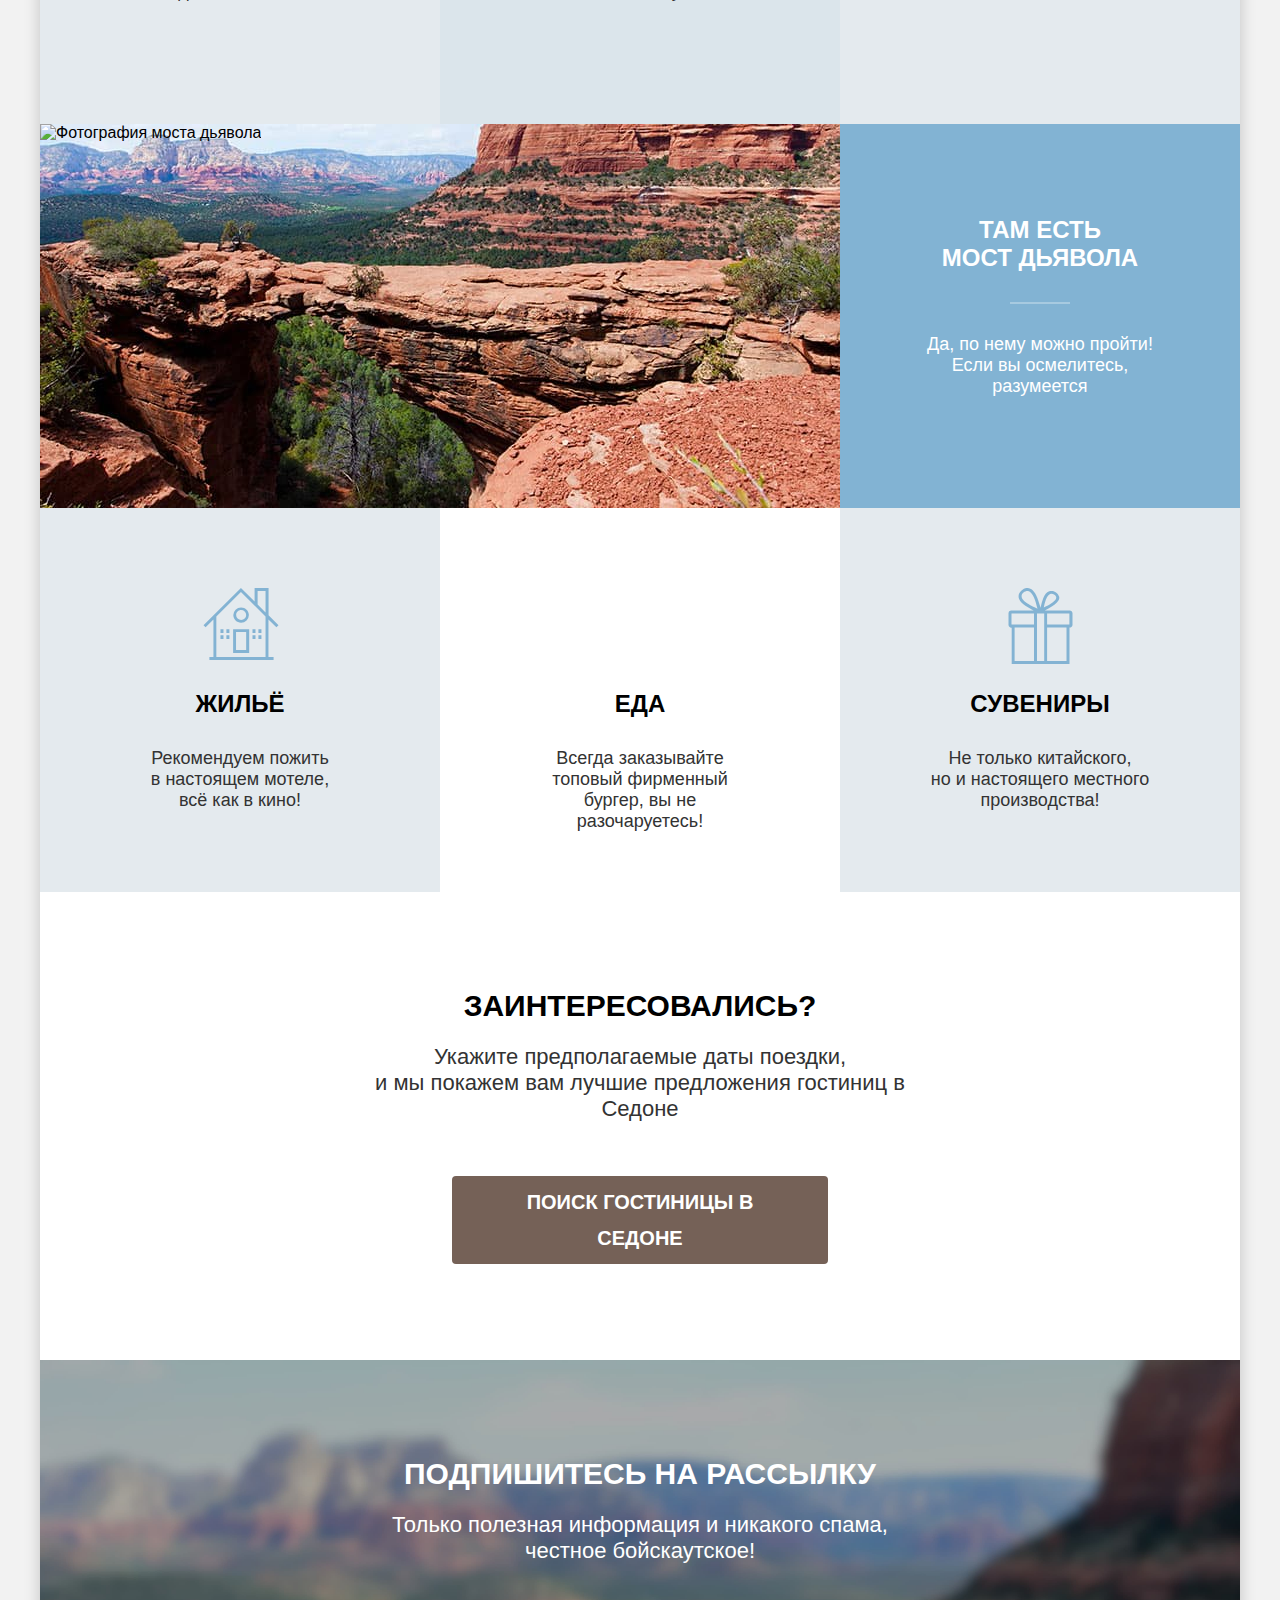
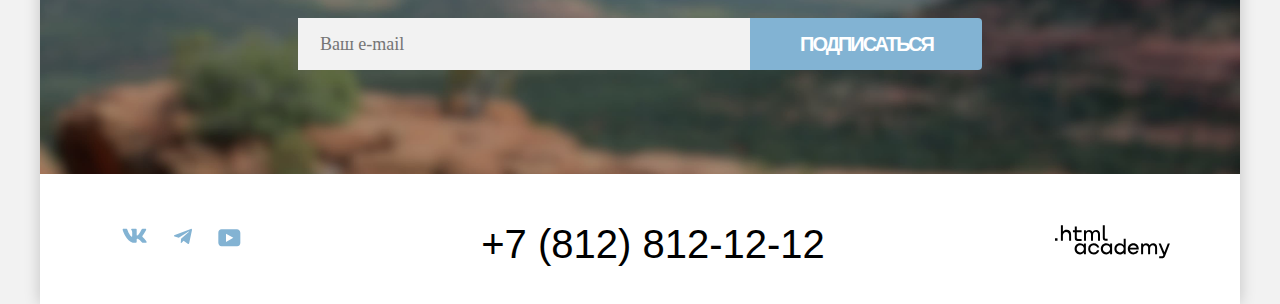
==== commit 4eb5d88f: "Merge pull request #6 from drajejke/master" ====
--- a/index.html
+++ b/index.html
@@ -36,7 +36,7 @@
                   class="number">12</span></span></span></a>
           </li>
           <li class="navigation-item">
-            <a class="button navigation-link" href="#">Хочу сюда!</a>
+            <a class="button navigation-link" href="#modal-container">Хочу сюда!</a>
           </li>
         </ul>
       </nav>
@@ -94,7 +94,7 @@
           </li>
           <li class="recommendations-item">
             <h3 class="recommendations-title">Еда</h3>
-            <p class="recommendations-text">Всегда заказывайте<br>топовый фирменный бургер, вы не<br>разочаруетесь!</p>
+            <p class="recommendations-text">Всегда заказывайте<br>топовый фирменный бургер, вы не разочаруетесь!</p>
           </li>
           <li class="recommendations-item">
             <h3 class="recommendations-title">Сувениры</h3>
@@ -104,7 +104,8 @@
       </section>
       <section class="search-hotel">
         <h2 class="search-hotel-tittle">Заинтересовались?</h2>
-        <p class="search-hotel-text">Укажите предполагаемые даты поездки,и мы покажем вам лучшие предложения гостиниц в
+        <p class="search-hotel-text">Укажите предполагаемые даты поездки,<br>и мы покажем вам лучшие предложения
+          гостиниц в
           Седоне</p>
         <a class="button button-search-hotel" href="catalog.html">Поиск гостиницы в Cедоне</a>
       </section>
@@ -128,7 +129,7 @@
               <a class="footer-social-link" href="https://vk.com/htmlacademy">
                 <svg width="25" height="15" viewBox="0 0 25 15" fill="#83B3D3" xmlns="http://www.w3.org/2000/svg">
                   <path fill-rule="evenodd" clip-rule="evenodd"
-                    d="M24.12 1.8c.16-.54 0-.94-.8-.94H20.7c-.67 0-.98.34-1.15.73 0 0-1.33 3.2-3.22 5.27-.61.6-.9.8-1.23.8-.16 0-.41-.2-.41-.75v-5.1c0-.66-.19-.95-.74-.95H9.82c-.42 0-.67.3-.67.59 0 .62.95.76 1.04 2.51v3.8c0 .83-.15.98-.48.98-.9 0-3.06-3.2-4.34-6.88-.25-.72-.5-1-1.18-1H1.57c-.75 0-.9.34-.9.73 0 .68.89 4.07 4.14 8.55 2.17 3.06 5.23 4.72 8 4.72 1.68 0 1.88-.37 1.88-1v-2.32c0-.74.16-.88.7-.88.38 0 1.05.19 2.6 1.66 1.79 1.75 2.08 2.54 3.08 2.54h2.63c.75 0 1.12-.37.9-1.1-.23-.72-1.08-1.77-2.2-3.02-.62-.71-1.54-1.48-1.82-1.86-.39-.5-.28-.71 0-1.15 0 0 3.2-4.42 3.54-5.93Z"/>
+                    d="M24.12 1.8c.16-.54 0-.94-.8-.94H20.7c-.67 0-.98.34-1.15.73 0 0-1.33 3.2-3.22 5.27-.61.6-.9.8-1.23.8-.16 0-.41-.2-.41-.75v-5.1c0-.66-.19-.95-.74-.95H9.82c-.42 0-.67.3-.67.59 0 .62.95.76 1.04 2.51v3.8c0 .83-.15.98-.48.98-.9 0-3.06-3.2-4.34-6.88-.25-.72-.5-1-1.18-1H1.57c-.75 0-.9.34-.9.73 0 .68.89 4.07 4.14 8.55 2.17 3.06 5.23 4.72 8 4.72 1.68 0 1.88-.37 1.88-1v-2.32c0-.74.16-.88.7-.88.38 0 1.05.19 2.6 1.66 1.79 1.75 2.08 2.54 3.08 2.54h2.63c.75 0 1.12-.37.9-1.1-.23-.72-1.08-1.77-2.2-3.02-.62-.71-1.54-1.48-1.82-1.86-.39-.5-.28-.71 0-1.15 0 0 3.2-4.42 3.54-5.93Z" />
                 </svg>
               </a>
               <span class="visually-hidden">Вконтакте</span>
@@ -137,7 +138,7 @@
               <a class="footer-social-link" href="https://t.me/htmlacademy">
                 <svg width="18" height="16" viewBox="0 0 18 16" fill="#83B3D3" xmlns="http://www.w3.org/2000/svg">
                   <path
-                    d="M16.79.96.84 7.1c-1.09.44-1.08 1.05-.2 1.32l4.1 1.28 9.47-5.98c.44-.27.85-.13.52.17l-7.68 6.93-.28 4.22c.41 0 .6-.2.83-.41l1.99-1.94 4.13 3.06c.77.42 1.31.2 1.5-.71l2.72-12.8c.28-1.1-.43-1.61-1.16-1.28Z"/>
+                    d="M16.79.96.84 7.1c-1.09.44-1.08 1.05-.2 1.32l4.1 1.28 9.47-5.98c.44-.27.85-.13.52.17l-7.68 6.93-.28 4.22c.41 0 .6-.2.83-.41l1.99-1.94 4.13 3.06c.77.42 1.31.2 1.5-.71l2.72-12.8c.28-1.1-.43-1.61-1.16-1.28Z" />
                 </svg>
               </a>
               <span class="visually-hidden">Телеграмм</span>
@@ -146,7 +147,7 @@
               <a class="footer-social-link" href="https://www.youtube.com/user/htmlacademyru">
                 <svg width="23" height="18" viewBox="0 0 23 18" fill="#83B3D3" xmlns="http://www.w3.org/2000/svg">
                   <path
-                    d="M18.94.36H3.51C1.65.36.33 1.95.33 3.76v10.09c0 1.91 1.32 3.5 3.18 3.5h15.65c1.64 0 3.17-1.59 3.17-3.4V3.76c-.22-1.8-1.53-3.4-3.39-3.4ZM7.99 12.89V4.82l7.34 4.04-7.34 4.03Z"/>
+                    d="M18.94.36H3.51C1.65.36.33 1.95.33 3.76v10.09c0 1.91 1.32 3.5 3.18 3.5h15.65c1.64 0 3.17-1.59 3.17-3.4V3.76c-.22-1.8-1.53-3.4-3.39-3.4ZM7.99 12.89V4.82l7.34 4.04-7.34 4.03Z" />
                 </svg>
               </a>
               <span class="visually-hidden">Ютуб</span>
@@ -169,6 +170,75 @@
       </div>
     </footer>
 
+    <div class="modal-container modal-container-close">
+      <div class="modal">
+        <button class="modal-close-button" type="button">
+          <svg class="cross-icon" width="15" height="15" viewBox="0 0 15 15" fill="black" xmlns="http://www.w3.org/2000/svg"><path d="M14.5 1.8 13.2.5 7.5 6.2 1.8.5.5 1.8l5.7 5.7-5.7 5.7 1.3 1.3 5.7-5.7 5.7 5.7 1.3-1.3-5.7-5.7 5.7-5.7Z"/></svg>
+          <span class="visually-hidden">Закрытие подального окна</span>
+        </button>
+        <h2 class="modal-title">Поиск гостиницы в Седоне</h2>
+        <div class="modal-form" action="https://echo.htmlacademy.ru/" method="get">
+          <div class="modal-arrival-wrap">
+            <lebel class="modal-form-title" for="arrival">Дата заезда:</lebel>
+            <input class="date-arrival" id="arrival" name="Дата заезда:" type="text" placeholder="27 апреля 2020"
+              required>
+            <p class="model-text modal-text-danger">Мы не можем отправить вас в прошлое.</p>
+          </div>
+
+          <div class="modal-departed-wrap">
+            <label class="modal-form-title" for="departed">Дата выезда:</label>
+            <input class="date-arrival" id="departed" name="Дата выезда:" type="text" placeholder="1 сентября 2023"
+              required>
+            <p class="model-text">На эти даты есть свободные номера. Пока есть.</p>
+          </div>
+
+
+          <div class="modal-filed-wrap">
+            <div class="filed-wrap-left filed-wrap">
+              <label class="modal-form-title" for="adult-arrival">Взрослые:</label>
+              <div class="filed-botton-wrap">
+                <button class="filed-button" type="button"><span class="field-minus"></span>
+                  <span class="visually-hidden">Минус</span>
+                </button>
+                <input class="field-number" id="adult-arrival" name="Количество взрослых" type="number" placeholder="2"
+                  required>
+                <button class="more-button filed-button" type="button">
+                  <span class="field-plus"></span>
+                  <span class="visually-hidden">Плюс</span>
+                </button>
+              </div>
+            </div>
+
+            <div class="filed-wrap-right filed-wrap">
+              <span class="info"><label class="modal-form-title info" id="child-arrival">Дети:</label>
+              <span class="visually-hidden">Посмотреть дополнительную
+                  информацтю</span></span>
+                <span class="tooltip">
+                  <button class="tooltip-toggle" type="button" aria-labelledby="tooltip-label-date">
+                    <svg class="tooltip-icon" width="26" height="26" viewBox="0 0 26 26" fill="none" xmlns="http://www.w3.org/2000/svg"><circle cx="13" cy="13" r="13" fill="#83B3D3"/><path fill-rule="evenodd" clip-rule="evenodd" d="M12 7h2v2h-2V7Zm2 12h-2v-9h2v9Z" fill="#fff"/></svg>
+                  </button>
+                  <span class="tooltip-text" role="tooltip" id="tooltip-label-date">Укажите количество детей, которые будут с вами, возраст которых от 6 до 18 лет. Дети до 6 лет размещаются бесплатно.</span>
+                </span>
+              <div class="filed-botton-wrap">
+                <button class="filed-button" type="button">
+                  <span class="field-minus"></span>
+                  <span class="visually-hidden">Минус</span></button>
+                <input class="field-number" id="child-arrival" name="Количесвто детей" type="number" placeholder="2"
+                  required>
+                <button class="more-button filed-button" type="button">
+                  <span class="field-plus"></span>
+                  <span class="visually-hidden">Плюс</span></button>
+              </div>
+            </div>
+            <button class="modal-button button-additional" type="submit">Найти</button>
+          </div>
+        </div>
+      </div>
+      </form>
+    </div>
+    </div>
+
+
   </body>
 
 </html>
--- a/styles/styles.css
+++ b/styles/styles.css
@@ -16,24 +16,34 @@
 
 :root {
   --color-black: #000;
+  --color-black-03: rgba(0, 0, 0, 0.3);
   --color-white: #fff;
+  --color-red: #FF5757;
   --color-light-black: #333;
   --color-light-blue: #82B3D3;
   --color-darker-blue: #68A2CA;
-  --color-light-blue-30:rgba(104, 162, 202, 0.3);
+  --color-light-blue-30: rgba(104, 162, 202, 0.3);
   --color-green: #7DB54F;
   --color-darker-green: #6C9E42;
   --color-brown: #756157;
   --color-darker-brown: #615048;
   --color-brown-30: rgba(117, 97, 87, 0.3);
-  --color-background-invisible: rgba(255, 255, 255, 0);
   --color-background-light-blue-12: rgba(131, 179, 211, 0.12);
   --color-background-light-blue-20: rgba(131, 179, 211, 0.2);
   --color-background-white: #F2F2F2;
   --color-background-logo: rgb(45, 112, 194);
+  --color-background-brown: #756257;
   --color-border: #E5E5E5;
   --color-border-blue: #3F5E72;
-  }
+  --color-range-scale: rgba(255, 255, 255, 0.3);
+  --color-background-price: #E6E6E6;
+  --box-shadow-02: rgba(0, 0, 0, 0.2);
+  --box-shadow-25: rgba(0, 0, 0, 0.25);
+  --box-shadow-40: rgba(0, 0, 0, 0.4);
+  --box-shadow-15:rgba(0, 0, 0, 0.15);
+  --color-gray-06: rgba(255, 255, 255, 0.6);
+  --modal-background: rgba(242, 242, 242, 0.8);
+}
 
 html {
   height: 100%;
@@ -42,12 +52,10 @@
 body {
   width: 1200px;
   font-family: "PT Sans", sans-serif;
-  font-size: 22px;
-  line-height: 26px;
   color: var(--color-black);
   background-color: var(--color-background-white);
   margin: 0 auto;
-  box-shadow: 0 0 15px rgba(0, 0, 0, 0.2);
+  box-shadow: 0 0 15px var(--box-shadow-02);
 }
 
 ul {
@@ -76,13 +84,14 @@
 }
 
 .button:active {
-  color: rgba(255, 255, 255, 0.3);
-}
-
-.button:disabled{
+  color: var(--color-range-scale)
+}
+
+.button:disabled {
   background-color: var(--color-border);
   color: var(--color-white);
 }
+
 .button-additional {
   font-size: 16px;
   line-height: 20px;
@@ -95,20 +104,21 @@
 }
 
 .button-invisible {
-  background-color: var(--color-background-invisible);
+  background-color: transparent;
   padding: 8px 57px;
+  width: 191px;
 }
 
 .button-invisible:hover {
-  background-color: var(--color-background-invisible);
-  color: rgba(255, 255, 255, 0.3);
+  background-color: transparent;
+  color: var(--color-range-scale)
 }
 
 .button-invisible:focus {
   outline: none;
   border: 3px solid var(--color-light-blue);
   padding: 5px 54px;
-  background-color: var(--color-background-invisible);
+  background-color: transparent;
 }
 
 .button-invisible:disabled {
@@ -125,20 +135,20 @@
   align-items: center;
 }
 
-.button-view:not(:first-of-type){
+.button-view:not(:first-of-type) {
   border: 2px solid var(--color-border)
 }
 
-.button-view:hover{
+.button-view:hover {
   border-color: var(--color-black);
 }
 
-.button-view:focus{
+.button-view:focus {
   outline: none;
   border-color: var(--color-darker-blue);
 }
 
-.button-view:hover{
+.button-view:active {
   border-color: var(--color-black);
 }
 
@@ -155,24 +165,28 @@
 .button-additional-subscribe {
   font-size: 20px;
   line-height: 36px;
+  letter-spacing: -2px;
   border: none;
   border-radius: 0 4px 4px 0;
   padding: 8px 50px;
-  width: 243px;
+  width: 232px;
 }
 
 .button-additional-filter {
   margin-top: 56px;
   margin-bottom: 32px;
   padding: 8px 50px;
+  width: 191px;
 }
 
 .button-search-hotel {
   font-size: 20px;
   line-height: 36px;
   width: 376px;
-  height: 52px;
   padding: 8px 50px;
+  display: block;
+  margin: 0 auto;
+  box-sizing: border-box;
 }
 
 .visually-hidden {
@@ -236,13 +250,13 @@
   position: relative;
 }
 
-.navigation-link-current::before{
+.navigation-link-current::before {
   content: "";
   position: absolute;
   width: 68px;
   bottom: 0;
   height: 2px;
-  background-color: #756257;
+  background-color: var(--color-background-brown);
 }
 
 .navigation-link-current-cotalog::before {
@@ -313,7 +327,7 @@
   background-size: 100% 100%;
 }
 
-.logo-wrap::after{
+.logo-wrap::after {
   content: url(../images/Vector-hero.svg);
   position: relative;
   top: 25px;
@@ -376,6 +390,7 @@
 .advantages-item-light-blue {
   color: var(--color-white);
   background-color: var(--color-light-blue);
+  padding-top: 92px;
 }
 
 .advantages-item-light-blue-12 {
@@ -402,14 +417,14 @@
   display: block;
   width: 60px;
   height: 2px;
-  background: rgba(0, 0, 0, 0.3);
+  background: var(--color-black-03);
   position: absolute;
   left: 170px;
   top: 189px;
 }
 
-.advantages-item-light-blue .advantages-title::after{
-  background: rgba(255, 255, 255, 0.3);
+.advantages-item-light-blue .advantages-title::after {
+  background: var(--color-range-scale);
   top: 178px;
 }
 
@@ -463,15 +478,16 @@
   text-transform: uppercase;
   margin: 0;
 }
+
 .recommendations-item:first-child .recommendations-title::after {
-  content:url(../images/home-icon.svg);
+  content: url(../images/home-icon.svg);
   position: absolute;
   left: 162px;
   top: 80px;
 }
 
-.recommendations-item:nth-child(2) .recommendations-title::after{
-  content: url(../images/Eat-icon.svg);
+.recommendations-item:nth-child(2) .recommendations-title::after {
+  content: url(../images/eat-icon.svg);
   position: absolute;
   left: 162px;
   top: 80px;
@@ -486,6 +502,7 @@
 
 .recommendations-text {
   margin: 0;
+  padding: 0 85px;
 }
 
 .recommendations-list li:last-child,
@@ -511,6 +528,8 @@
 
 .search-hotel-text {
   margin: 0 0 54px 0;
+  font-size: 22px;
+  line-height: 26px;
 }
 
 .subscribe {
@@ -552,19 +571,24 @@
 }
 
 .subscribe-email {
+  font-family: 'PT Sans';
   font-size: 18px;
   line-height: 24px;
   font-weight: 400;
   color: var(--color-black);
   background-color: var(--color-background-white);
-  padding: 0;
   border: none;
   flex-grow: 1;
 }
 
+.subscribe-email::placeholder {
+  padding: 14px 0 14px 20px;
+}
+
+
 .page-footer {
   background-color: var(--color-white);
-  padding: 40px 70px 30px;
+  padding: 45px 70px 35px;
 }
 
 .page-footer-container {
@@ -576,6 +600,19 @@
 .footer-social-list {
   display: flex;
   flex-wrap: wrap;
+  margin: 5px 0;
+}
+
+.footer-social-item:first-child a > svg {
+  transform: translate(-2px, -8px);
+}
+
+.footer-social-item:last-child a > svg {
+  transform: translateY(-7px);
+}
+
+.footer-social-item:not(:first-child).footer-social-item:not(:last-child) a > svg {
+  transform: translate(3px, -8px);
 }
 
 .footer-social-link {
@@ -587,21 +624,14 @@
   box-sizing: border-box;
 }
 
-.footer-social-icon{
-  position: absolute;
-  top: 0;
-  right: 0;
-  bottom: 0;
-  left: 0;
-  margin: auto;
-}
-
 .footer-social-link:hover svg {
   fill: var(--color-darker-blue);
 }
+
 .footer-social-link:focus svg {
   fill: var(--color-darker-blue);
 }
+
 .footer-social-link:active svg {
   fill: var(--color-light-blue-30);
 }
@@ -613,10 +643,7 @@
 .contacts-phone {
   font-style: normal;
   font-size: 40px;
-  line-height: 40px;
-  font-weight: 400;
   text-decoration: none;
-  text-transform: uppercase;
   color: var(--color-black);
 }
 
@@ -652,14 +679,14 @@
   font-weight: 700;
   color: var(--color-white);
   background-image: url(../images/catalog-background.jpg);
-  background-size: 100% auto;
+  background-size: 100% 100%;
   background-repeat: no-repeat;
 
 }
 
 .breadcrumbs-wrap {
   width: 1060px;
-  margin: 30px auto 40px;
+  margin: 35px auto 40px;
 }
 
 
@@ -676,7 +703,7 @@
 }
 
 .breadcrumbs-item::after {
-  content: url(../images/breadcrumbs-arrow-right.svg);
+  content: url(../images/arrow-right.svg);
   position: absolute;
   left: 24px;
 }
@@ -688,12 +715,12 @@
   margin-right: 29px;
 }
 
-.breadcrumbs-link:focus svg{
-  fill: rgba(255, 255, 255, 0.6);
+.breadcrumbs-link:focus svg {
+  fill: var(--color-gray-06);
 }
 
 .breadcrumbs-link:active {
-  fill: rgba(255, 255, 255, 0.6);
+  fill: var(--color-gray-06);
 }
 
 
@@ -703,6 +730,7 @@
   width: 1060px;
   justify-content: space-between;
   align-items: flex-start;
+  padding-bottom: 70px;
 }
 
 .cotalog-filter-group {
@@ -714,12 +742,82 @@
 .catalog-filter-left-wrap {
   width: 370px;
   display: flex;
-  justify-content: space-between;
   margin-right: 140px;
 }
 
 .catalog-filter-left-wrap .cotalog-filter-group {
   width: 150px;
+}
+
+.catalog-filter-left-wrap fieldset:first-child {
+  margin-right: 70px;
+}
+
+.control {
+  position: relative;
+  display: block;
+  padding-left: 36px;
+}
+
+.control-mark {
+  position: absolute;
+  width: 20px;
+  height: 20px;
+  border-radius: 4px;
+  background-color: var(--color-white);
+  left: 0;
+}
+
+.control-input[type="radio"]:checked + .control-mark-radio:before {
+  position: absolute;
+  width: 10px;
+  height: 10px;
+  border-radius: 50%;
+  background-color: var(--color-border-blue);
+  content: "";
+  left: 5px;
+  top: 5px;
+}
+
+.control-input[type="checkbox"]:checked + .control-mark::before {
+  content: url(../images/check.svg);
+  background-repeat: no-repeat;
+  position: absolute;
+  left: 5px;
+  top: -1px;
+}
+
+
+.control:hover .control-mark,
+.control:hover .control-mark-radio {
+  opacity: 0.6;
+}
+
+.control:hover .control-label {
+  opacity: 0.6;
+}
+
+.control-input:focus + .control-mark,
+.control-input:focus + .control-mark-radio {
+  border: 3px solid var(--color-light-blue);
+}
+
+.control:active .control-mark,
+.control:active .control-mark-radio {
+  opacity: 0.3;
+}
+
+.control:active .control-label {
+  opacity: 0.3;
+}
+
+.control-mark-radio {
+  position: absolute;
+  width: 20px;
+  height: 20px;
+  border-radius: 50%;
+  background-color: var(--color-white);
+  left: 0;
 }
 
 .catalog-filter-right-wrap {
@@ -730,12 +828,13 @@
   width: 288px;
   margin-right: 70px;
   display: flex;
-}
-
-.filter-button-wrap {
+  flex-wrap: wrap;
+}
+
+/* .filter-button-wrap {
   display: flex;
   flex-direction: column;
-}
+} */
 
 .cotalog-filter-title {
   font-size: 20px;
@@ -759,6 +858,8 @@
 .price-container {
   display: flex;
   gap: 2px;
+  height: 48px;
+  margin-bottom: 36px;
 }
 
 .price {
@@ -773,16 +874,87 @@
   max-height: 48px;
 }
 
+.price:hover {
+  background-color: var(--color-background-price);
+}
+
+.price:focus {
+  outline: none;
+  background-color: var(--color-background-price);
+  border: 3px solid var(--color-light-blue);
+  width: 137px;
+}
+
+.price:active {
+  outline: none;
+  border: 2px solid var(--color-black);
+  width: 139px;
+}
+
+.price::-webkit-outer-spin-button,
+.price::-webkit-inner-spin-button {
+  appearance: none;
+  margin: 0;
+}
+
 .price-min {
   border-radius: 4px 0 0 4px;
 }
 
-.price-max{
+.price-max {
   border-radius: 0 4px 4px 0;
+}
+
+.range-scale {
+  position: relative;
+  height: 4px;
+  background-color: var(--color-range-scale);
+  width: 287px;
+}
+
+.range-bar {
+  position: absolute;
+  height: 4px;
+  background-color: var(--color-white);
+}
+
+.range-toggle {
+  position: absolute;
+  width: 20px;
+  height: 20px;
+  background-color: var(--color-white);
+  border-radius: 5px;
+  cursor: pointer;
+  border: none;
+}
+
+.toggle-min {
+  left: 2;
+  top: -8px;
+}
+
+.toggle-max {
+  left: 210px;
+  top: -8px;
+}
+
+.range-toggle:hover {
+  box-shadow: 0 4px 10px var(--box-shadow-25)
+}
+
+.range-toggle:focus {
+  border: 3px solid var(--color-light-blue);
+  box-shadow: 0 4px 10px var(--box-shadow-25);
+}
+
+.range-toggle:active {
+  border: 2px solid var(--color-light-blue);
+  box-shadow: 0 7px 15px var(--box-shadow-40);
 }
 
 .search-results {
   background-color: var(--color-white);
+  padding-top: 50px;
 }
 
 .search-result-wrap {
@@ -807,16 +979,27 @@
   color: var(--color-black);
 }
 
+.select {
+  position: relative;
+  display: flex;
+  align-items: center;
+  width: 292px;
+  margin-right: auto;
+}
+
 .select-control {
+  width: 100%;
   font-family: 'PT Sans', sans-serif;
   font-size: 18px;
   line-height: 21px;
-  width: 292px;
   border: 2px solid var(--color-border);
   border-radius: 4px;
   color: var(--color-light-black);
-  margin-right: 70px;
-  padding: 14px 20px;
+  padding: 10px 48px 10px 20px;
+  background-image: url(../images/arrow-down.svg);
+  background-repeat: no-repeat;
+  background-position: right 20px center;
+  appearance: none;
 }
 
 .select-control:hover,
@@ -850,9 +1033,9 @@
 .hotel-card-item {
   flex-basis: 340px;
   box-sizing: border-box;
-  border: 1px solid #E6E6E6;
+  border: 1px solid var(--color-background-price);
   border-radius: 4px;
-  padding: 18px;
+  padding: 19px;
 }
 
 .hotel-card-link {
@@ -877,11 +1060,21 @@
   column-gap: 20px;
   display: grid;
   grid-template-columns: 140px 140px;
-  grid-template-rows: 16px 36px 36px;
+  /* grid-template-rows: 21px 36px 36px; */
   row-gap: 16px;
 }
 
-.hotel-card-price{
+.hotel-card-info-wrap button:first-of-type {
+  padding: 8px 26px;
+  letter-spacing: -2px;
+}
+
+.hotel-card-info-wrap button:last-of-type {
+  padding: 8px 20px;
+  letter-spacing: -2px;
+}
+
+.hotel-card-price {
   text-align: end;
 }
 
@@ -890,6 +1083,7 @@
   line-height: 21px;
   font-weight: 400;
   color: var(--color-light-black);
+  text-transform: capitalize;
 }
 
 .hotel-stars {
@@ -902,6 +1096,7 @@
 .hotel-card-item:nth-child(3) .hotel-card-info-wrap .hotel-stars {
   margin-right: 74px;
 }
+
 .hotel-card-item:nth-child(4) .hotel-card-info-wrap .hotel-stars {
   margin-right: 98px;
 }
@@ -917,7 +1112,7 @@
 
 .hotel-card-list::after {
   content: "";
-  border: 1px solid #E6E6E6;
+  border: 1px solid var(--color-background-price);
   width: 1060px;
   margin-top: 20px;
 }
@@ -958,7 +1153,8 @@
 }
 
 .pagination-link:active {
-  color: rgba(255, 255, 255, 0.3);;
+  color: var(--color-range-scale)
+  ;
 }
 
 .pagination-current {
@@ -998,3 +1194,311 @@
 .subscribe-catalog-text {
   color: var(--color-light-black);
 }
+
+/* МОДАЛЬНОЕ ОКНО */
+
+.modal-container {
+  display: grid;
+  position: fixed;
+  top: 0;
+  left: 0;
+  width: 100%;
+  height: 100%;
+  background-color: var(--modal-background);
+}
+
+.modal-container-close {
+  display: none;
+}
+
+.modal {
+  position: relative;
+  margin: auto;
+  padding: 64px 70px;
+  background-color: var(--color-white);
+  box-shadow: 0 25px 50px var(--box-shadow-15);
+  border-radius: 30px;
+  width: 577px;
+}
+
+.modal-form {
+  display: grid;
+  row-gap: 23px;
+}
+
+.modal-arrival-wrap {
+  display: grid;
+  grid-template-rows: 48px 21px;
+  grid-template-columns: auto 440px;
+  row-gap: 8px;
+}
+
+.modal-departed-wrap {
+  display: grid;
+  grid-template-rows: 48px 21px;
+  grid-template-columns: auto 440px;
+  row-gap: 8px;
+}
+
+.modal-filed-wrap {
+  display: grid;
+  grid-template-columns: 247px 242px;
+  column-gap: 88px;
+  row-gap: 43px;
+}
+
+.filed-botton-wrap {
+  display: flex;
+}
+
+.modal-close-button {
+  position: absolute;
+  width: 52px;
+  height: 52px;
+  border-radius: 50px;
+  border-style: none;
+  background-color: var(--color-background-white);
+  top: 64px;
+  right: 52px;
+}
+
+.cross-icon{
+  display: block;
+  margin: auto;
+}
+
+.modal-close-button:hover {
+  background-color: var(--color-background-price);
+}
+
+.modal-close-button:focus {
+  background-color: var(--color-background-price);
+  border: 3px solid var(--color-light-blue);
+  outline: none;
+}
+
+.modal-close-button:active svg {
+ fill: var(--color-black-03);
+}
+
+
+
+.modal-title {
+  font-size: 30px;
+  line-height: 36px;
+  margin: 0;
+  margin-bottom: 64px;
+}
+
+.modal-form-title {
+  font-size: 20px;
+  line-height: 24px;
+  font-weight: 700;
+  padding: 12px 0;
+}
+
+.modal-form-title + input[type="text"]::placeholder {
+  font-family: inherit;
+  font-weight: 700;
+  font-size: 18px;
+  line-height: 24px;
+  color: var(--color-black);
+  padding-top: 12px;
+  padding-left: 20px;
+  background-image: url(../images/calendar.svg);
+  background-repeat: no-repeat;
+  background-position: right 22px top 16px;
+
+}
+
+.date-arrival {
+  background-color: var(--color-background-white);
+  border-style: none;
+  border-radius: 4px;
+  padding: 0;
+}
+
+.model-text {
+  margin: 0;
+  font-size: 16px;
+  line-height: 21px;
+  color: var(--color-light-black);
+  grid-column: 2/3;
+  margin-left: 20px;
+}
+
+.modal-text-danger {
+  color: var(--color-red);
+}
+
+.filed-wrap {
+  display: flex;
+  justify-content: space-between;
+  align-items: center;
+}
+
+.filed-button + input[type="number"] {
+  width: 31px;
+  border: none;
+  background-color: var(--color-background-white);
+  color: var(--color-black);
+}
+
+.field-number {
+  font-family: inherit;
+  font-weight: 700;
+  font-size: 18px;
+  line-height: 20px;
+  padding: 0;
+
+}
+
+.filed-button + input[type="number"]::placeholder {
+  padding: 14px 10px;
+  margin: 0;
+}
+
+
+.filed-button {
+  width: 40px;
+  padding: 14px 10px;
+  display: flex;
+  align-items: center;
+  justify-content: center;
+  border: none;
+  border-radius: 4px 0 0 4px;
+  background-color: var(--color-background-white);
+}
+.field-minus,
+.field-plus {
+  width: 20px;
+  height: 20px;
+  position: relative;
+}
+
+.field-minus::before,
+.field-plus::before {
+  content: "";
+  width: 2px;
+  height: 14px;
+  background-color: var(--color-brown-30);
+  transform: rotate(-90deg);
+  display: block;
+  margin: auto;
+  position: absolute;
+  right: 9px;
+  top: 3px;
+}
+
+.field-plus::after {
+  content: "";
+  width: 2px;
+  height: 14px;
+  background-color: var(--color-brown-30);
+  display: block;
+  position: absolute;
+  left: 9px;
+  top: 3px;
+}
+
+
+.field-number::-webkit-outer-spin-button,
+.field-number::-webkit-inner-spin-button {
+  display: none;
+}
+
+.filed-button:hover .field-minus::before,
+.filed-button:hover .field-plus::after,
+.filed-button:hover .field-plus::before,
+.filed-button:focus .field-minus::before,
+.filed-button:focus .field-plus::after,
+.filed-button:focus .field-plus::before   {
+  background-color: var(--color-black);
+}
+
+.filed-button:focus .field-minus,
+.filed-button:focus .field-plus {
+  border: 3px solid var(--color-light-blue);
+  border-radius: 4px;
+
+}
+
+.more-button {
+  border-radius: 0 4px 4px 0;
+}
+
+.info {
+  position: relative;
+}
+
+.tooltip {
+  position: absolute;
+  width: 26px;
+  height: 26px;
+  margin-left: 59px;
+}
+
+.tooltip-toggle {
+  border: none;
+  background-color: transparent;
+  padding: 0;
+  margin: 0;
+  display: block;
+}
+
+.tooltip-icon {
+  width: 100%;
+  height: 100%;
+  display: block;
+}
+
+.tooltip-text {
+  background-color: var(--color-light-black);
+  color: var(--color-white);
+  font-weight: 400;
+  font-size: 16px;
+  line-height: 20px;
+  text-transform: none;
+  padding: 15px 20px;
+  box-shadow: 0 15px 30px var(--color-black-03);
+  border-radius: 10px;
+  width: 256px;
+  height: 143px;
+  box-sizing: border-box;
+  position: absolute;
+  left: -112px;
+  top: 41px;
+  display: none;
+ }
+
+ .tooltip-text::before{
+  content: url(../images/triangle-tooltip.svg);
+  display: block;
+  width: 19px;
+  height: 9px;
+  position: absolute;
+  top: -15px;
+  left:0;
+  right:0;
+  margin-left: auto;
+  margin-right: auto;
+}
+
+.tooltip-toggle:hover + .tooltip-text,
+.tooltip-toggle:focus + .tooltip-text {
+  display: block;
+}
+
+
+
+.modal-button {
+  padding: 18px 256.5px;
+  grid-column: 1/-1;
+  font-size: 20px;
+  line-height: 24px;
+  text-transform: uppercase;
+  font-weight: 700;
+  border-style: none;
+  color: var(--color-white);
+  border-radius: 10px;
+}
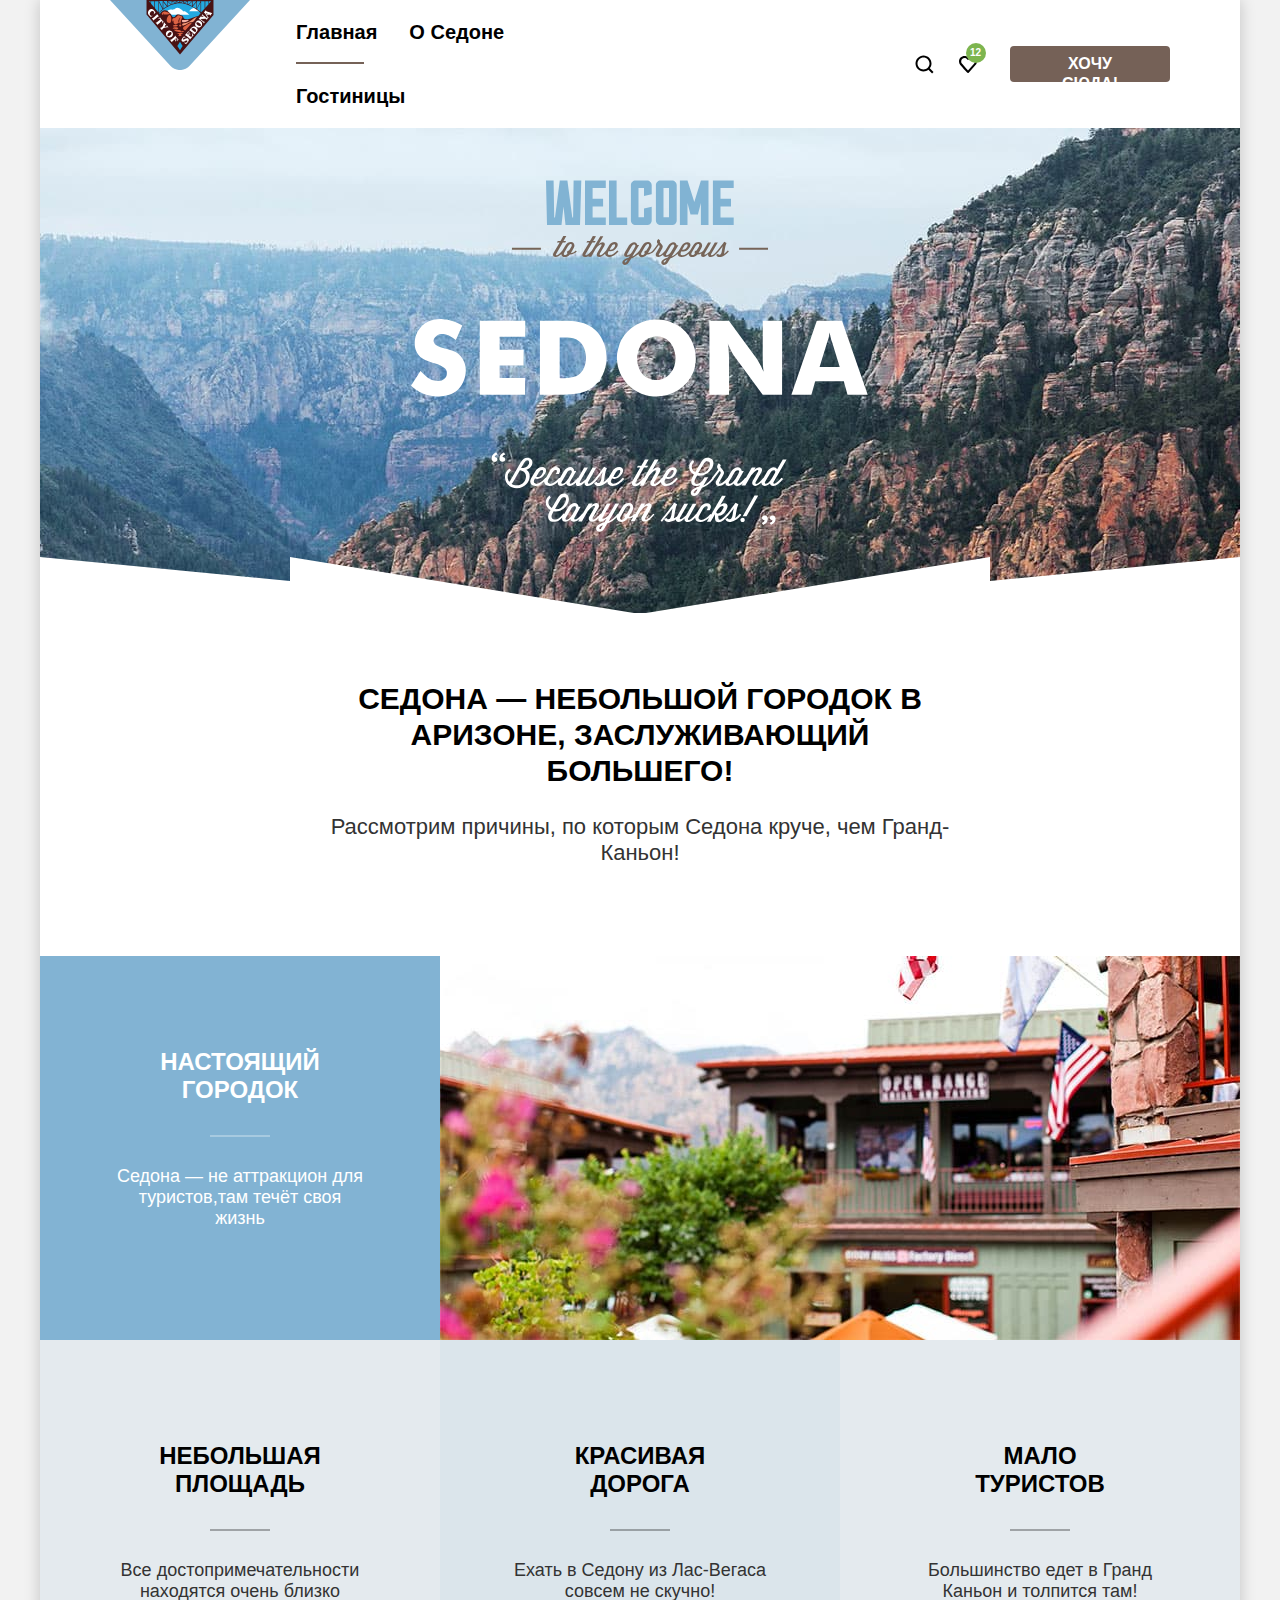
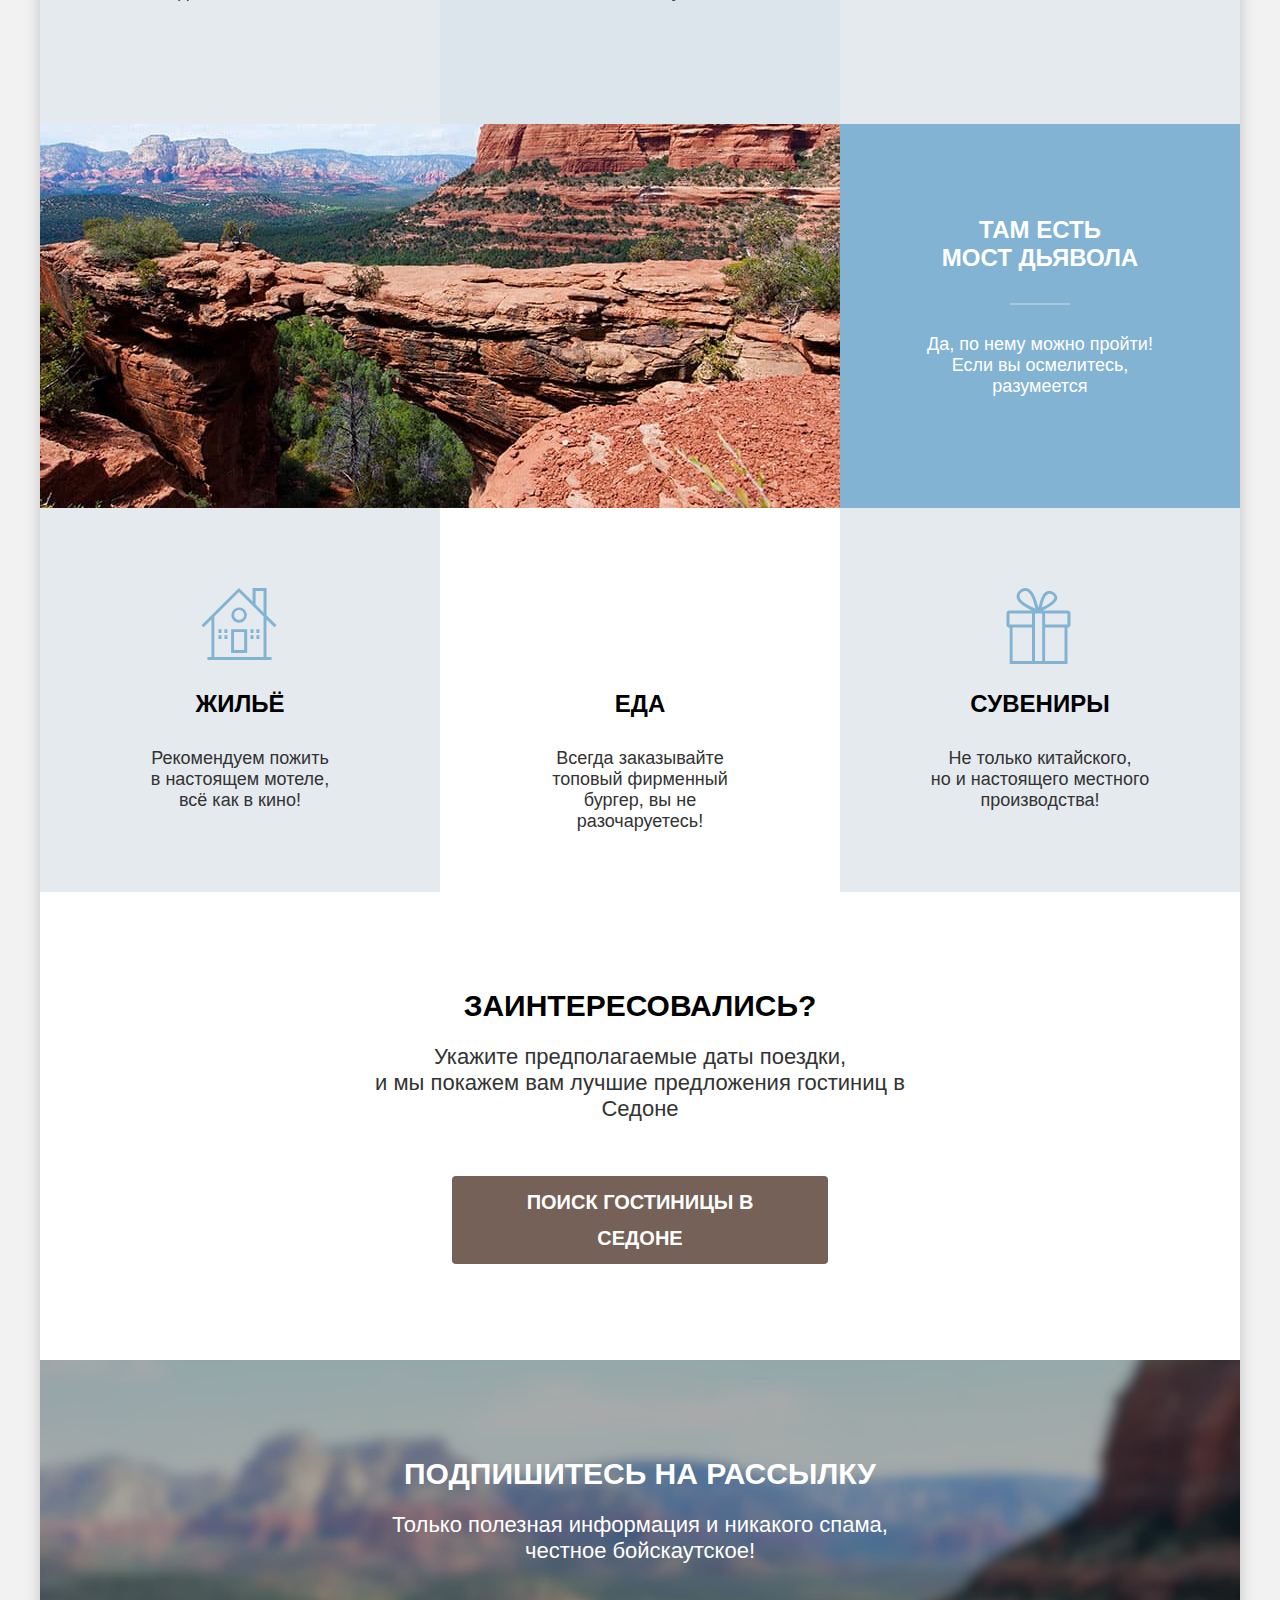
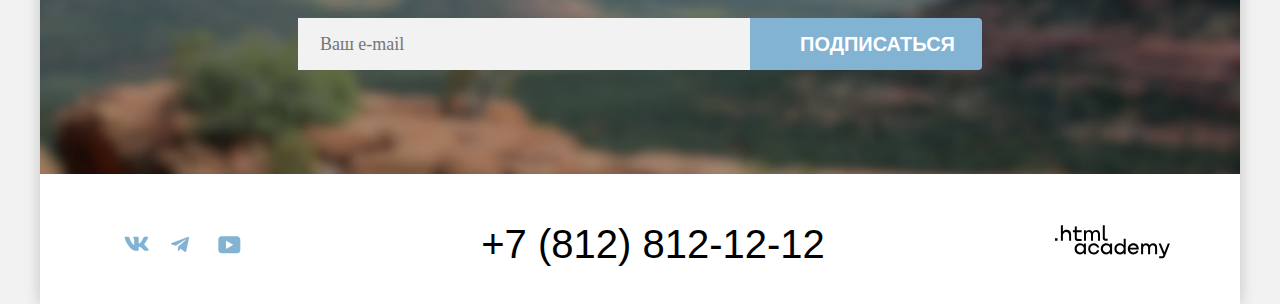
==== commit 578a8b28: "Merge pull request #8 from drajejke/master" ====
--- a/index.html
+++ b/index.html
@@ -4,7 +4,7 @@
   <head>
     <meta charset="utf-8">
     <link rel="stylesheet" href="styles/styles.css">
-    <link rel="shortcut icon" href="/images/favicon.png" type="png">
+    <link rel="shortcut icon" href="./images/favicon.png" type="png">
     <title>HTML Academy: Седона</title>
   </head>
 
@@ -12,7 +12,7 @@
     <header class="page-header">
       <nav class="navigation">
         <a class="navigation-logo" href="index.html">
-          <img src="/images/logo.svg" width="140" height="70" alt="Лототип сайта седона в навигации">
+          <img src="images/logo.svg" width="140" height="70" alt="Лототип сайта седона в навигации">
         </a>
 
         <ul class="navigation-list">
@@ -31,12 +31,15 @@
             <a class="navigation-link navigation-link-search" href="#"><span class="visually-hidden">Поиск</span></a>
           </li>
           <li class="navigation-item">
-            <a class="navigation-link navigation-link-favorites" href="#"><span
-                class="visually-hidden">Избранное</span><span class="namber-wrap"><span
-                  class="number">12</span></span></span></a>
-          </li>
-          <li class="navigation-item">
-            <a class="button navigation-link" href="#modal-container">Хочу сюда!</a>
+            <a class="navigation-link navigation-link-favorites" href="#">
+              <span class="visually-hidden">Избранное</span>
+              <span class="namber-wrap">
+                <span class="number">12</span>
+              </span>
+            </a>
+          </li>
+          <li class="navigation-item">
+            <a class="button navigation-link" href="#">Хочу сюда!</a>
           </li>
         </ul>
       </nav>
@@ -62,7 +65,7 @@
             <p class="advadvantages-text">Седона — не аттракцион для<br>туристов,там течёт своя<br>жизнь</p>
           </li>
           <li class=" advantages-item-house">
-            <img class="photo-house" src="#" alt="Фотография домов города с видом на горы">
+            <span class="visually-hidden">Фотография домов города с видом на горы</span>
           </li>
           <li class="advantages-item advantages-item-light-blue-12">
             <h3 class="advantages-title">Небольшая<br>площадь</h3>
@@ -77,7 +80,7 @@
             <p class="advadvantages-text">Большинство едет в Гранд<br>Каньон и толпится там!</p>
           </li>
           <li class="advantages-item-evil-bridge">
-            <img class="photo-devil-bridge" src="#" alt="Фотография моста дьявола">
+            <span class="visually-hidden">Фотография моста дьявола</span>
           </li>
           <li class="advantages-item advantages-item-light-blue">
             <h3 class="advantages-title advantages-title-white">Там есть<br>мост дьявола</h3>
@@ -118,7 +121,7 @@
           <button class="button-additional  button button-additional-subscribe" type="submit">Подписаться</button>
         </form>
       </section>
-      </div>
+
     </main>
     <footer class="page-footer">
       <div class="page-footer-container">
@@ -173,13 +176,17 @@
     <div class="modal-container modal-container-close">
       <div class="modal">
         <button class="modal-close-button" type="button">
-          <svg class="cross-icon" width="15" height="15" viewBox="0 0 15 15" fill="black" xmlns="http://www.w3.org/2000/svg"><path d="M14.5 1.8 13.2.5 7.5 6.2 1.8.5.5 1.8l5.7 5.7-5.7 5.7 1.3 1.3 5.7-5.7 5.7 5.7 1.3-1.3-5.7-5.7 5.7-5.7Z"/></svg>
+          <svg class="cross-icon" width="15" height="15" viewBox="0 0 15 15" fill="black"
+            xmlns="http://www.w3.org/2000/svg">
+            <path
+              d="M14.5 1.8 13.2.5 7.5 6.2 1.8.5.5 1.8l5.7 5.7-5.7 5.7 1.3 1.3 5.7-5.7 5.7 5.7 1.3-1.3-5.7-5.7 5.7-5.7Z" />
+          </svg>
           <span class="visually-hidden">Закрытие подального окна</span>
         </button>
         <h2 class="modal-title">Поиск гостиницы в Седоне</h2>
-        <div class="modal-form" action="https://echo.htmlacademy.ru/" method="get">
+        <form class="modal-form" action="https://echo.htmlacademy.ru/" method="get">
           <div class="modal-arrival-wrap">
-            <lebel class="modal-form-title" for="arrival">Дата заезда:</lebel>
+            <label class="modal-form-title" for="arrival">Дата заезда:</label>
             <input class="date-arrival" id="arrival" name="Дата заезда:" type="text" placeholder="27 апреля 2020"
               required>
             <p class="model-text modal-text-danger">Мы не можем отправить вас в прошлое.</p>
@@ -189,6 +196,7 @@
             <label class="modal-form-title" for="departed">Дата выезда:</label>
             <input class="date-arrival" id="departed" name="Дата выезда:" type="text" placeholder="1 сентября 2023"
               required>
+
             <p class="model-text">На эти даты есть свободные номера. Пока есть.</p>
           </div>
 
@@ -197,46 +205,73 @@
             <div class="filed-wrap-left filed-wrap">
               <label class="modal-form-title" for="adult-arrival">Взрослые:</label>
               <div class="filed-botton-wrap">
-                <button class="filed-button" type="button"><span class="field-minus"></span>
+                <button class="filed-button" type="button">
+                  <span class="field-minus">
+                    <svg class="filed-button-icon filed-button-icon-minus" width="14" height="2" viewBox="0 0 14 2"
+                      fill="#756157" fill-opacity="0.3" xmlns="http://www.w3.org/2000/svg">
+                      <path d="M0 0v2h14V0H0Z" />
+                    </svg>
+                  </span>
                   <span class="visually-hidden">Минус</span>
                 </button>
                 <input class="field-number" id="adult-arrival" name="Количество взрослых" type="number" placeholder="2"
                   required>
                 <button class="more-button filed-button" type="button">
-                  <span class="field-plus"></span>
+                  <span class="field-plus">
+                    <svg class="filed-button-icon" width="14" height="14" viewBox="0 0 14 14" fill="#756157"
+                      fill-opacity="0.3" xmlns="http://www.w3.org/2000/svg">
+                      <path d="M14 6H8V0H6v6H0v2h6v6h2V8h6V6Z" />
+                    </svg>
+                  </span>
                   <span class="visually-hidden">Плюс</span>
                 </button>
               </div>
             </div>
 
             <div class="filed-wrap-right filed-wrap">
-              <span class="info"><label class="modal-form-title info" id="child-arrival">Дети:</label>
-              <span class="visually-hidden">Посмотреть дополнительную
-                  информацтю</span></span>
-                <span class="tooltip">
-                  <button class="tooltip-toggle" type="button" aria-labelledby="tooltip-label-date">
-                    <svg class="tooltip-icon" width="26" height="26" viewBox="0 0 26 26" fill="none" xmlns="http://www.w3.org/2000/svg"><circle cx="13" cy="13" r="13" fill="#83B3D3"/><path fill-rule="evenodd" clip-rule="evenodd" d="M12 7h2v2h-2V7Zm2 12h-2v-9h2v9Z" fill="#fff"/></svg>
-                  </button>
-                  <span class="tooltip-text" role="tooltip" id="tooltip-label-date">Укажите количество детей, которые будут с вами, возраст которых от 6 до 18 лет. Дети до 6 лет размещаются бесплатно.</span>
-                </span>
+              <span class="info">
+                <label class="modal-form-title" for="child-arrival">Дети:</label>
+                <span class="visually-hidden">Посмотреть дополнительнуюинформацтю</span>
+              </span>
+              <span class="tooltip">
+                <button class="tooltip-toggle" type="button" aria-labelledby="tooltip-label-date">
+                  <svg class="tooltip-icon" width="26" height="26" viewBox="0 0 26 26" fill="none"
+                    xmlns="http://www.w3.org/2000/svg">
+                    <circle cx="13" cy="13" r="13" fill="#83B3D3" />
+                    <path fill-rule="evenodd" clip-rule="evenodd" d="M12 7h2v2h-2V7Zm2 12h-2v-9h2v9Z" fill="#fff" />
+                  </svg>
+                </button>
+                <span class="tooltip-text" role="tooltip" id="tooltip-label-date">Укажите количество детей, которые
+                  будут с вами, возраст которых от 6 до 18 лет. Дети до 6 лет размещаются бесплатно.</span>
+              </span>
               <div class="filed-botton-wrap">
                 <button class="filed-button" type="button">
-                  <span class="field-minus"></span>
+                  <span class="field-minus">
+                    <svg class="filed-button-icon filed-button-icon-minus" width="14" height="2" viewBox="0 0 14 2"
+                      fill="#756157" fill-opacity="0.3" xmlns="http://www.w3.org/2000/svg">
+                      <path d="M0 0v2h14V0H0Z" />
+                    </svg>
+                  </span>
                   <span class="visually-hidden">Минус</span></button>
                 <input class="field-number" id="child-arrival" name="Количесвто детей" type="number" placeholder="2"
                   required>
                 <button class="more-button filed-button" type="button">
-                  <span class="field-plus"></span>
+                  <span class="field-plus">
+                    <svg class="filed-button-icon" width="14" height="14" viewBox="0 0 14 14" fill="#756157"
+                      fill-opacity="0.3" xmlns="http://www.w3.org/2000/svg">
+                      <path d="M14 6H8V0H6v6H0v2h6v6h2V8h6V6Z" />
+                    </svg>
+                  </span>
                   <span class="visually-hidden">Плюс</span></button>
               </div>
             </div>
             <button class="modal-button button-additional" type="submit">Найти</button>
           </div>
-        </div>
+        </form>
       </div>
-      </form>
     </div>
-    </div>
+
+
 
 
   </body>
--- a/styles/styles.css
+++ b/styles/styles.css
@@ -40,7 +40,7 @@
   --box-shadow-02: rgba(0, 0, 0, 0.2);
   --box-shadow-25: rgba(0, 0, 0, 0.25);
   --box-shadow-40: rgba(0, 0, 0, 0.4);
-  --box-shadow-15:rgba(0, 0, 0, 0.15);
+  --box-shadow-15: rgba(0, 0, 0, 0.15);
   --color-gray-06: rgba(255, 255, 255, 0.6);
   --modal-background: rgba(242, 242, 242, 0.8);
 }
@@ -65,6 +65,7 @@
 }
 
 .button {
+  font-family: 'PT Sans', sans-serif;
   font-weight: 700;
   font-size: 16px;
   line-height: 20px;
@@ -93,6 +94,7 @@
 }
 
 .button-additional {
+  font-family: 'PT Sans', sans-serif;
   font-size: 16px;
   line-height: 20px;
   background-color: var(--color-light-blue);
@@ -104,6 +106,7 @@
 }
 
 .button-invisible {
+  font-family: 'PT Sans', sans-serif;
   background-color: transparent;
   padding: 8px 57px;
   width: 191px;
@@ -165,7 +168,6 @@
 .button-additional-subscribe {
   font-size: 20px;
   line-height: 36px;
-  letter-spacing: -2px;
   border: none;
   border-radius: 0 4px 4px 0;
   padding: 8px 50px;
@@ -199,7 +201,6 @@
   clip: rect(0 0 0 0);
   overflow: hidden;
 }
-
 
 .page-header {
   background-color: var(--color-white);
@@ -301,18 +302,25 @@
   margin: 5px 4px;
 }
 
+.navigation-link:hover,
+.navigation-link:focus {
+  color: var(--color-brown);
+}
+
+.navigation-link:active {
+  color: var(--color-brown-30);
+}
 
 .navigation-link.button {
   font-size: 16px;
   line-height: 20px;
-  display: inline;
   width: 160px;
   height: 36px;
   color: var(--color-white);
   padding: 8px 34px;
   border-radius: 4px;
   text-transform: uppercase;
-
+  box-sizing: border-box;
 }
 
 .hero-block {
@@ -338,7 +346,6 @@
   margin: 0 auto;
   padding-top: 52px;
 }
-
 
 .description {
   text-align: center;
@@ -380,11 +387,11 @@
   min-height: 384px;
   text-align: center;
   padding-top: 102px;
+  padding-bottom: 20px;
   display: flex;
   flex-direction: column;
   gap: 62px;
   box-sizing: border-box;
-  position: relative;
 }
 
 .advantages-item-light-blue {
@@ -410,6 +417,7 @@
   text-transform: uppercase;
   color: var(--color-black);
   margin: 0;
+  position: relative;
 }
 
 .advantages-title::after {
@@ -420,12 +428,12 @@
   background: var(--color-black-03);
   position: absolute;
   left: 170px;
-  top: 189px;
+  top: 87px;
 }
 
 .advantages-item-light-blue .advantages-title::after {
   background: var(--color-range-scale);
-  top: 178px;
+  top: 87px;
 }
 
 .advadvantages-text {
@@ -440,12 +448,14 @@
   width: 800px;
   height: 384px;
   background-image: url(../images/photo-house.jpg);
+  background-repeat: no-repeat;
 }
 
 .advantages-item-evil-bridge {
   width: 800px;
   height: 384px;
   background-image: url(../images/photo-devil-bridge.jpg);
+  background-repeat: no-repeat;
 }
 
 .recommendations-list {
@@ -467,7 +477,6 @@
   display: flex;
   flex-direction: column;
   gap: 30px;
-  position: relative;
 }
 
 .recommendations-title {
@@ -477,27 +486,28 @@
   color: var(--color-black);
   text-transform: uppercase;
   margin: 0;
+  position: relative;
 }
 
 .recommendations-item:first-child .recommendations-title::after {
   content: url(../images/home-icon.svg);
   position: absolute;
-  left: 162px;
-  top: 80px;
+  left: 40%;
+  top: -102px;
 }
 
 .recommendations-item:nth-child(2) .recommendations-title::after {
   content: url(../images/eat-icon.svg);
   position: absolute;
-  left: 162px;
-  top: 80px;
+  left: 40%;
+  top: -102px;
 }
 
 .recommendations-item:last-child .recommendations-title::after {
   content: url(../images/gift-icon.svg);
   position: absolute;
-  left: 162px;
-  top: 80px;
+  left: 40%;
+  top: -102px;
 }
 
 .recommendations-text {
@@ -533,8 +543,7 @@
 }
 
 .subscribe {
-  padding-top: 96px;
-  padding-bottom: 104px;
+  padding: 96px 256px 104px 256px;
   display: flex;
   flex-direction: column;
   justify-content: center;
@@ -585,7 +594,6 @@
   padding: 14px 0 14px 20px;
 }
 
-
 .page-footer {
   background-color: var(--color-white);
   padding: 45px 70px 35px;
@@ -601,18 +609,6 @@
   display: flex;
   flex-wrap: wrap;
   margin: 5px 0;
-}
-
-.footer-social-item:first-child a > svg {
-  transform: translate(-2px, -8px);
-}
-
-.footer-social-item:last-child a > svg {
-  transform: translateY(-7px);
-}
-
-.footer-social-item:not(:first-child).footer-social-item:not(:last-child) a > svg {
-  transform: translate(3px, -8px);
 }
 
 .footer-social-link {
@@ -638,6 +634,7 @@
 
 .contacts {
   text-align: center;
+  width: 40%;
 }
 
 .contacts-phone {
@@ -670,7 +667,6 @@
 .htmlacademy-link:active svg {
   fill: var(--color-brown-30);
 }
-
 
 .filters {
   min-height: 412px;
@@ -689,7 +685,6 @@
   margin: 35px auto 40px;
 }
 
-
 .filters-title {
   font-size: 60px;
   line-height: 78px;
@@ -699,6 +694,7 @@
 
 .breadcrumbs {
   display: flex;
+  flex-wrap: wrap;
   position: relative;
 }
 
@@ -722,7 +718,6 @@
 .breadcrumbs-link:active {
   fill: var(--color-gray-06);
 }
-
 
 .cotalog-filter-container {
   display: flex;
@@ -787,7 +782,6 @@
   top: -1px;
 }
 
-
 .control:hover .control-mark,
 .control:hover .control-mark-radio {
   opacity: 0.6;
@@ -830,11 +824,6 @@
   display: flex;
   flex-wrap: wrap;
 }
-
-/* .filter-button-wrap {
-  display: flex;
-  flex-direction: column;
-} */
 
 .cotalog-filter-title {
   font-size: 20px;
@@ -858,7 +847,7 @@
 .price-container {
   display: flex;
   gap: 2px;
-  height: 48px;
+  max-height: 48px;
   margin-bottom: 36px;
 }
 
@@ -871,7 +860,7 @@
   width: 143px;
   padding: 0;
   border-style: none;
-  max-height: 48px;
+  height: 48px;
 }
 
 .price:hover {
@@ -903,6 +892,11 @@
 
 .price-max {
   border-radius: 0 4px 4px 0;
+}
+
+.price-min::placeholder,
+.price-max::placeholder {
+  padding: 12px 20px 12px 106px;
 }
 
 .range-scale {
@@ -929,7 +923,6 @@
 }
 
 .toggle-min {
-  left: 2;
   top: -8px;
 }
 
@@ -971,6 +964,7 @@
   font-weight: 700;
   margin-right: 200px;
   text-transform: uppercase;
+  max-width: 338px;
 }
 
 .search-result-title {
@@ -1019,6 +1013,7 @@
 .bitton-light-wrap {
   display: flex;
   gap: 8px;
+  flex-wrap: wrap;
 }
 
 .hotel-card-list {
@@ -1032,10 +1027,11 @@
 
 .hotel-card-item {
   flex-basis: 340px;
+  max-width: 340px;
   box-sizing: border-box;
   border: 1px solid var(--color-background-price);
   border-radius: 4px;
-  padding: 19px;
+  padding: 18px;
 }
 
 .hotel-card-link {
@@ -1052,7 +1048,6 @@
   font-size: 24px;
   line-height: 28px;
   margin: 0;
-  display: inline;
   color: var(--color-black);
 }
 
@@ -1066,12 +1061,10 @@
 
 .hotel-card-info-wrap button:first-of-type {
   padding: 8px 26px;
-  letter-spacing: -2px;
 }
 
 .hotel-card-info-wrap button:last-of-type {
   padding: 8px 20px;
-  letter-spacing: -2px;
 }
 
 .hotel-card-price {
@@ -1153,8 +1146,7 @@
 }
 
 .pagination-link:active {
-  color: var(--color-range-scale)
-  ;
+  color: var(--color-range-scale);
 }
 
 .pagination-current {
@@ -1262,7 +1254,7 @@
   right: 52px;
 }
 
-.cross-icon{
+.cross-icon {
   display: block;
   margin: auto;
 }
@@ -1278,16 +1270,15 @@
 }
 
 .modal-close-button:active svg {
- fill: var(--color-black-03);
-}
-
-
+  fill: var(--color-black-03);
+}
 
 .modal-title {
   font-size: 30px;
   line-height: 36px;
   margin: 0;
   margin-bottom: 64px;
+  text-transform: uppercase
 }
 
 .modal-form-title {
@@ -1295,6 +1286,19 @@
   line-height: 24px;
   font-weight: 700;
   padding: 12px 0;
+}
+
+.date-arrival {
+  background-color: var(--color-background-white);
+  border-style: none;
+  border-radius: 4px;
+  padding: 12px 20px;
+  font-weight: 700;
+  font-size: 18px;
+  line-height: 24px;
+  background-image: url(../images/calendar.svg);
+  background-repeat: no-repeat;
+  background-position: right 22px top 16px;
 }
 
 .modal-form-title + input[type="text"]::placeholder {
@@ -1303,19 +1307,24 @@
   font-size: 18px;
   line-height: 24px;
   color: var(--color-black);
-  padding-top: 12px;
-  padding-left: 20px;
-  background-image: url(../images/calendar.svg);
-  background-repeat: no-repeat;
-  background-position: right 22px top 16px;
-
-}
-
-.date-arrival {
+  opacity: 0.6;
+}
+
+.date-arrival:hover {
+  background-color: var(--color-background-price);
+  opacity: 0.6;
+}
+
+.date-arrival:focus {
+  background-color: var(--color-background-price);
+  opacity: 0.6;
+  border: 3px solid var(--color-light-blue);
+  outline: none;
+}
+
+.date-arrival:active {
   background-color: var(--color-background-white);
-  border-style: none;
-  border-radius: 4px;
-  padding: 0;
+  border: 2px solid var(--color-black);
 }
 
 .model-text {
@@ -1341,7 +1350,6 @@
   width: 31px;
   border: none;
   background-color: var(--color-background-white);
-  color: var(--color-black);
 }
 
 .field-number {
@@ -1356,8 +1364,8 @@
 .filed-button + input[type="number"]::placeholder {
   padding: 14px 10px;
   margin: 0;
-}
-
+  color: var(--color-black);
+}
 
 .filed-button {
   width: 40px;
@@ -1368,59 +1376,66 @@
   border: none;
   border-radius: 4px 0 0 4px;
   background-color: var(--color-background-white);
-}
+  outline: none;
+}
+
 .field-minus,
 .field-plus {
   width: 20px;
   height: 20px;
-  position: relative;
-}
-
-.field-minus::before,
-.field-plus::before {
-  content: "";
-  width: 2px;
-  height: 14px;
-  background-color: var(--color-brown-30);
-  transform: rotate(-90deg);
-  display: block;
-  margin: auto;
-  position: absolute;
-  right: 9px;
-  top: 3px;
-}
-
-.field-plus::after {
-  content: "";
-  width: 2px;
-  height: 14px;
-  background-color: var(--color-brown-30);
-  display: block;
-  position: absolute;
-  left: 9px;
-  top: 3px;
-}
-
+}
+
+.filed-button-icon {
+  display: block;
+  margin: 3px auto;
+}
+
+.filed-button-icon-minus {
+  margin: 9px auto;
+}
 
 .field-number::-webkit-outer-spin-button,
 .field-number::-webkit-inner-spin-button {
   display: none;
 }
 
-.filed-button:hover .field-minus::before,
-.filed-button:hover .field-plus::after,
-.filed-button:hover .field-plus::before,
-.filed-button:focus .field-minus::before,
-.filed-button:focus .field-plus::after,
-.filed-button:focus .field-plus::before   {
-  background-color: var(--color-black);
-}
-
-.filed-button:focus .field-minus,
-.filed-button:focus .field-plus {
+.filed-button:hover .field-minus > svg,
+.filed-button:hover .field-plus > svg,
+.filed-button:focus .field-minus > svg,
+.filed-button:focus .field-plus > svg {
+  fill: var(--color-black);
+  fill-opacity: 1;
+}
+
+.filed-button:focus .field-minus > svg {
+  fill: var(--color-black);
+  fill-opacity: 1;
+  margin: 6px 0;
+}
+
+.filed-button:focus .field-plus > svg {
+  fill: var(--color-black);
+  fill-opacity: 1;
+  margin: 0;
+}
+
+.filed-button:focus .field-minus {
+  fill: var(--color-black);
+  fill-opacity: 1;
   border: 3px solid var(--color-light-blue);
   border-radius: 4px;
-
+  outline: none;
+  height: 14px;
+}
+
+.filed-button:focus .field-plus {
+  margin-top: 0;
+  fill: var(--color-black);
+  fill-opacity: 1;
+  border: 3px solid var(--color-light-blue);
+  border-radius: 4px;
+  outline: none;
+  height: 14px;
 }
 
 .more-button {
@@ -1469,17 +1484,17 @@
   left: -112px;
   top: 41px;
   display: none;
- }
-
- .tooltip-text::before{
+}
+
+.tooltip-text::before {
   content: url(../images/triangle-tooltip.svg);
   display: block;
   width: 19px;
   height: 9px;
   position: absolute;
   top: -15px;
-  left:0;
-  right:0;
+  left: 0;
+  right: 0;
   margin-left: auto;
   margin-right: auto;
 }
@@ -1488,7 +1503,6 @@
 .tooltip-toggle:focus + .tooltip-text {
   display: block;
 }
-
 
 
 .modal-button {
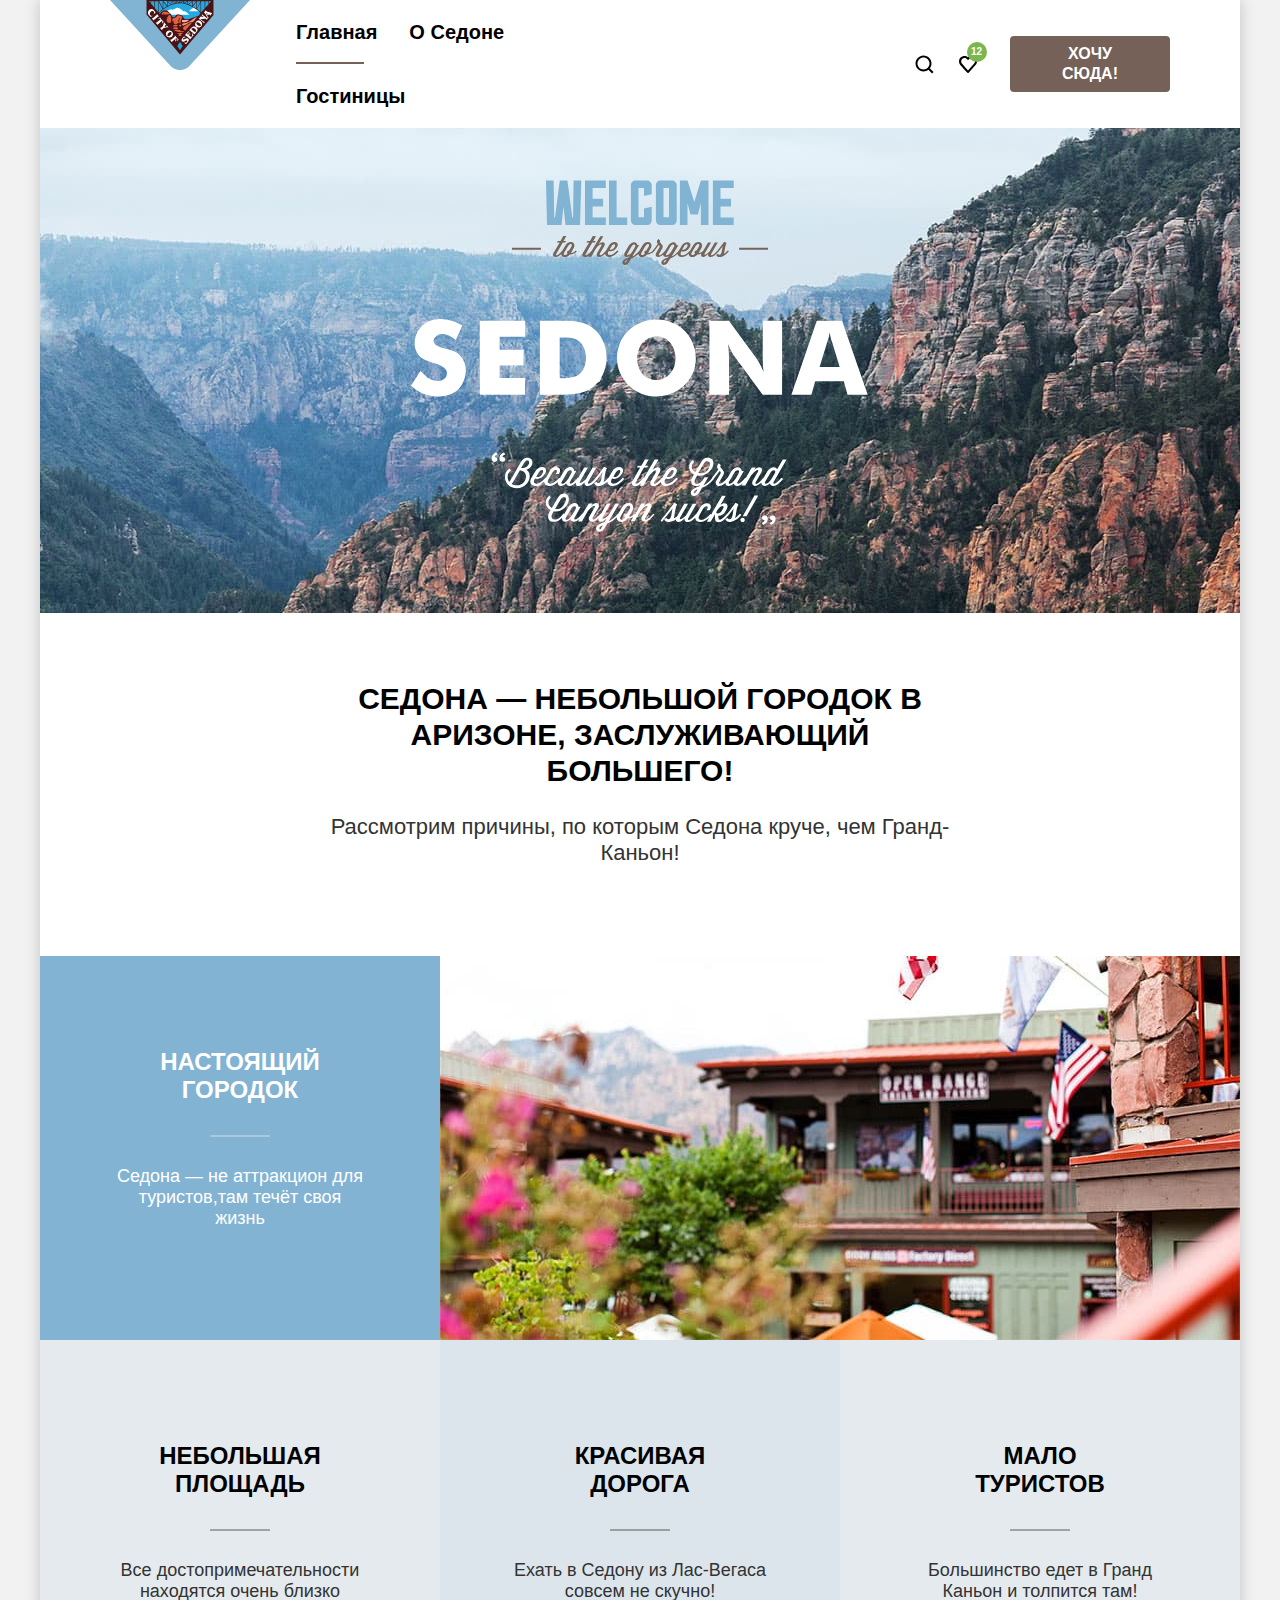
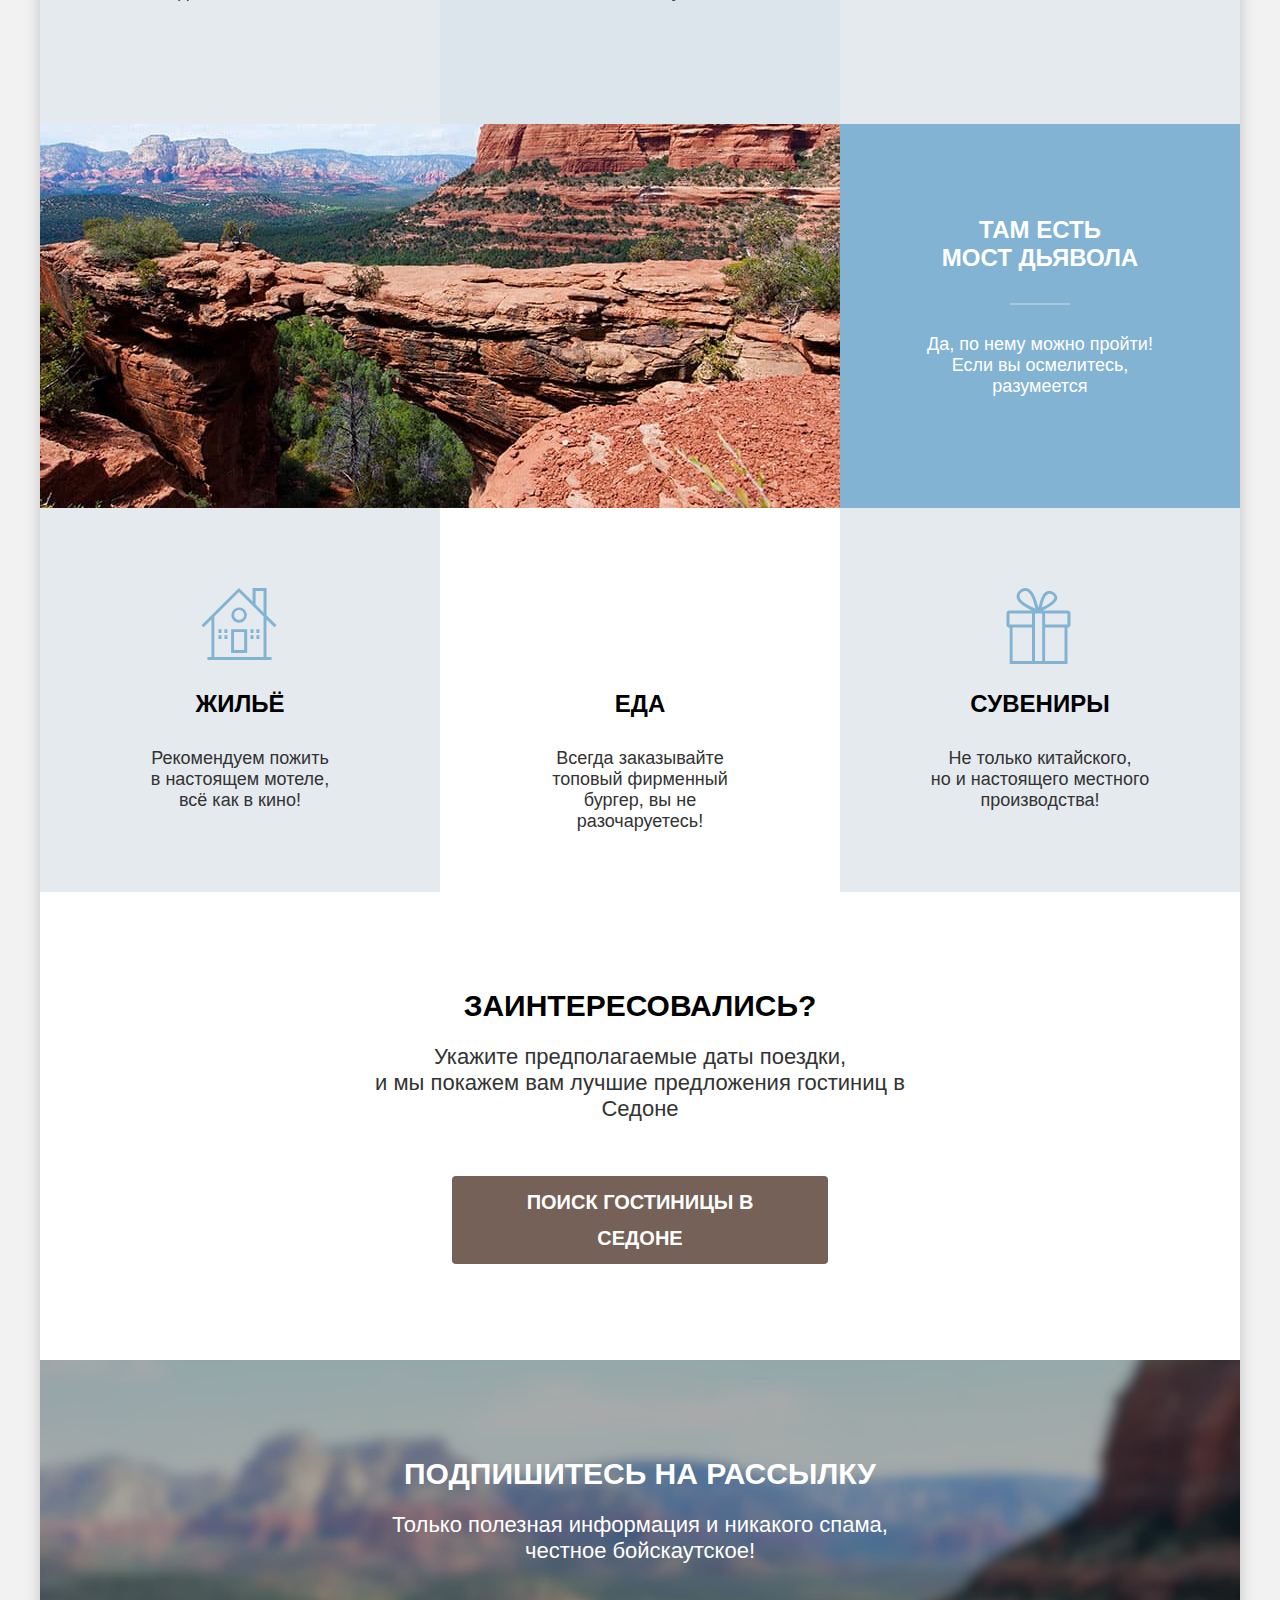
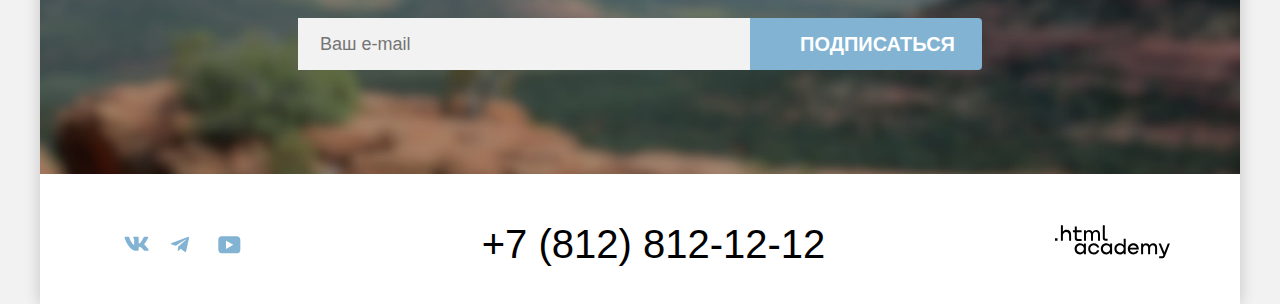
==== commit f3f056e1: "Merge pull request #11 from drajejke/master" ====
--- a/index.html
+++ b/index.html
@@ -4,7 +4,7 @@
   <head>
     <meta charset="utf-8">
     <link rel="stylesheet" href="styles/styles.css">
-    <link rel="shortcut icon" href="./images/favicon.png" type="png">
+    <link rel="icon" href="favicon.ico">
     <title>HTML Academy: Седона</title>
   </head>
 
@@ -12,7 +12,7 @@
     <header class="page-header">
       <nav class="navigation">
         <a class="navigation-logo" href="index.html">
-          <img src="images/logo.svg" width="140" height="70" alt="Лототип сайта седона в навигации">
+          <img src="./images/logo.svg" width="140" height="70" alt="Лототип сайта седона в навигации">
         </a>
 
         <ul class="navigation-list">
@@ -47,18 +47,18 @@
     <main class="main-index">
       <div class="hero-block">
         <div class="logo-wrap">
-          <h1 class="visually-hidden" hidden>Седона</h1>
+          <h1 class="visually-hidden">Седона</h1>
           <img class="welcome-logo" src="images/welcome-logo.svg" width="458" height="352"
             alt="Welcome to the gorgeous Sedona because a Grand Canyon is sucks!">
         </div>
         <section class="description">
-          <h2 class="visually-hidden" hidden>Информация</h2>
+          <h2 class="visually-hidden">Информация</h2>
           <h3 class="description-title">Седона — небольшой городок в Аризоне, заслуживающий большего!</h3>
           <p class="description-text">Рассмотрим причины, по которым Седона круче, чем Гранд-Каньон!</p>
         </section>
       </div>
       <section class="advantages">
-        <h2 class="visually-hidden" hidden>Преимущества</h2>
+        <h2 class="visually-hidden">Преимущества</h2>
         <ul class="advantages-list">
           <li class="advantages-item advantages-item-light-blue">
             <h3 class="advantages-title advantages-title-white">Настоящий<br>Городок</h3>
@@ -89,7 +89,7 @@
         </ul>
       </section>
       <section class="recommendations">
-        <h2 class="visually-hidden" hidden>Рекомендуем</h2>
+        <h2 class="visually-hidden">Рекомендуем</h2>
         <ul class="recommendations-list">
           <li class="recommendations-item">
             <h3 class="recommendations-title">Жильё</h3>
@@ -164,6 +164,7 @@
           </address>
         </section>
         <a class="htmlacademy-link" href="https://htmlacademy.ru/">
+          <span class="visually-hidden">Логоти htmlacademy</span>
           <svg width="115" height="34" xmlns="http://www.w3.org/2000/svg">
             <path
               d="M0 13.26v2.6h2.5v-2.6H0ZM11.6 4.86c-1.6 0-2.8.7-3.6 1.7h-.1V.36h-2v15.5h2v-5.3c0-2.1 1.3-3.6 3.3-3.6 1.8 0 2.9 1.4 2.9 3.2v5.7h2v-6.1c.1-3-1.8-4.9-4.5-4.9ZM26.6 5.16h-4.8v-3.7h-2v3.8h-1.9v2h1.9v6c0 1.7 1 2.7 2.7 2.7h4.1v-2h-3.7c-.7 0-1.1-.4-1.1-1.1v-5.7h4.8v-2ZM41.1 4.96c-1.6 0-2.9.8-3.5 2.1h-.1c-.6-1.2-1.8-2.1-3.4-2.1-1.4 0-2.5.8-3.1 1.8h-.1v-1.6H29v10.6h2v-5.4c0-2 1-3.5 2.6-3.5 1.5 0 2.4 1 2.4 2.6v6.3h2v-5.6c0-2.4 1.4-3.3 2.6-3.3 1.5 0 2.4 1 2.4 2.6v6.3h2v-6.5c.1-2.5-1.4-4.3-3.9-4.3ZM47.8 13.06c0 1.7 1 2.7 2.8 2.7h2v-2h-1.7c-.7 0-1.1-.4-1.1-1.1V.36h-2v12.7ZM28.9 20.06c-.9-1.1-2.2-1.8-3.9-1.8-3.1 0-5.4 2.3-5.4 5.6s2.3 5.6 5.4 5.6c1.8 0 3-.8 3.8-1.9h.1v1.6h2v-10.6h-2v1.5Zm-3.6 7.4c-2.2 0-3.6-1.6-3.6-3.6s1.4-3.6 3.6-3.6 3.6 1.6 3.6 3.6c0 1.9-1.4 3.6-3.6 3.6ZM44.2 22.36c-.5-2.4-2.6-4.1-5.4-4.1a5.4 5.4 0 0 0-5.6 5.6c0 3.1 2.2 5.6 5.6 5.6 2.8 0 4.9-1.8 5.4-4.2h-2.1a3.4 3.4 0 0 1-3.3 2.3c-2.2 0-3.6-1.6-3.6-3.6s1.4-3.6 3.6-3.6c1.6 0 2.8 1 3.3 2.2h2.1v-.2ZM55.1 20.06c-.9-1.1-2.2-1.8-3.9-1.8-3.1 0-5.4 2.3-5.4 5.6s2.3 5.6 5.4 5.6c1.8 0 3-.8 3.8-1.9h.1v1.6h2v-10.6h-2v1.5Zm-3.6 7.4c-2.2 0-3.6-1.6-3.6-3.6s1.4-3.6 3.6-3.6 3.6 1.6 3.6 3.6c0 1.9-1.5 3.6-3.6 3.6ZM68.7 20.16c-.9-1.1-2.2-1.9-3.9-1.9-3.1 0-5.4 2.3-5.4 5.6s2.2 5.6 5.4 5.6c1.7 0 3-.8 3.8-1.8h.1v1.5h2v-15.4h-2v6.4Zm-3.6 7.3c-2.2 0-3.6-1.6-3.6-3.6s1.4-3.6 3.6-3.6 3.6 1.6 3.6 3.6c-.1 2-1.5 3.6-3.6 3.6ZM78.3 18.26c-3.3 0-5.5 2.5-5.5 5.6 0 3 2.1 5.6 5.5 5.6 2.5 0 4.5-1.3 5.2-3.6h-2.1c-.5 1-1.6 1.6-3 1.6-1.9 0-3.3-1.3-3.4-2.9h8.8c.2-3.6-2-6.3-5.5-6.3Zm0 1.9c1.7 0 3 1 3.3 2.6h-6.5c.3-1.5 1.5-2.6 3.2-2.6ZM98.2 18.26c-1.6 0-2.9.8-3.6 2h-.1c-.6-1.2-1.8-2-3.4-2-1.4 0-2.5.7-3.1 1.8v-1.5h-1.9v10.6h2v-5.4c0-2 1-3.4 2.6-3.5 1.5 0 2.4 1 2.4 2.6v6.3h2v-5.6c0-2.4 1.4-3.3 2.6-3.3 1.5 0 2.4 1 2.4 2.6v6.3h2v-6.5c.1-2.6-1.4-4.4-3.9-4.4ZM109.4 27.36l-3.6-8.9h-2.2l4.8 11.6c-.3.9-.7 1.2-1.7 1.2h-2.5v2h2.5c1.8 0 2.8-.8 3.5-2.6l4.7-12.2h-2.1l-3.4 8.9Z"
@@ -218,7 +219,7 @@
                   required>
                 <button class="more-button filed-button" type="button">
                   <span class="field-plus">
-                    <svg class="filed-button-icon" width="14" height="14" viewBox="0 0 14 14" fill="#756157"
+                    <svg class="filed-button-icon filed-button-icon-plus" width="14" height="14" viewBox="0 0 14 14" fill="#756157"
                       fill-opacity="0.3" xmlns="http://www.w3.org/2000/svg">
                       <path d="M14 6H8V0H6v6H0v2h6v6h2V8h6V6Z" />
                     </svg>
@@ -252,12 +253,13 @@
                       <path d="M0 0v2h14V0H0Z" />
                     </svg>
                   </span>
-                  <span class="visually-hidden">Минус</span></button>
+                  <span class="visually-hidden">Минус</span>
+                </button>
                 <input class="field-number" id="child-arrival" name="Количесвто детей" type="number" placeholder="2"
                   required>
                 <button class="more-button filed-button" type="button">
                   <span class="field-plus">
-                    <svg class="filed-button-icon" width="14" height="14" viewBox="0 0 14 14" fill="#756157"
+                    <svg class="filed-button-icon filed-button-icon-plus" width="14" height="14" viewBox="0 0 14 14" fill="#756157"
                       fill-opacity="0.3" xmlns="http://www.w3.org/2000/svg">
                       <path d="M14 6H8V0H6v6H0v2h6v6h2V8h6V6Z" />
                     </svg>
@@ -270,10 +272,6 @@
         </form>
       </div>
     </div>
-
-
-
-
   </body>
 
 </html>
--- a/styles/styles.css
+++ b/styles/styles.css
@@ -58,14 +58,8 @@
   box-shadow: 0 0 15px var(--box-shadow-02);
 }
 
-ul {
-  margin: 0;
-  padding: 0;
-  list-style-type: none;
-}
-
 .button {
-  font-family: 'PT Sans', sans-serif;
+  font-family: "PT Sans", sans-serif;
   font-weight: 700;
   font-size: 16px;
   line-height: 20px;
@@ -85,7 +79,7 @@
 }
 
 .button:active {
-  color: var(--color-range-scale)
+  color: var(--color-range-scale);
 }
 
 .button:disabled {
@@ -94,7 +88,7 @@
 }
 
 .button-additional {
-  font-family: 'PT Sans', sans-serif;
+  font-family: "PT Sans", sans-serif;
   font-size: 16px;
   line-height: 20px;
   background-color: var(--color-light-blue);
@@ -105,8 +99,12 @@
   background-color: var(--color-darker-blue);
 }
 
+.button-additional:active {
+  color: var(--color-range-scale);
+}
+
 .button-invisible {
-  font-family: 'PT Sans', sans-serif;
+  font-family: "PT Sans", sans-serif;
   background-color: transparent;
   padding: 8px 57px;
   width: 191px;
@@ -114,7 +112,7 @@
 
 .button-invisible:hover {
   background-color: transparent;
-  color: var(--color-range-scale)
+  color: var(--color-range-scale);
 }
 
 .button-invisible:focus {
@@ -139,7 +137,7 @@
 }
 
 .button-view:not(:first-of-type) {
-  border: 2px solid var(--color-border)
+  border: 2px solid var(--color-border);
 }
 
 .button-view:hover {
@@ -218,6 +216,9 @@
 }
 
 .navigation-list {
+  margin: 0;
+  padding: 0;
+  list-style-type: none;
   display: flex;
   flex-wrap: wrap;
   width: 339px;
@@ -241,9 +242,17 @@
   text-decoration: none;
 }
 
+.navigation-link:hover,
+.navigation-link:focus {
+  color: var(--color-brown);
+}
+
+.navigation-link:active {
+  color: var(--color-brown-30);
+}
+
 .navigation-user .navigation-link {
   width: 20px;
-  height: 20px;
   padding: 22px 12px;
 }
 
@@ -289,8 +298,8 @@
   border-radius: 50%;
   color: var(--color-white);
   position: absolute;
-  left: 20px;
-  top: 11px;
+  right: 3px;
+  top: 0;
 }
 
 .number {
@@ -302,25 +311,25 @@
   margin: 5px 4px;
 }
 
-.navigation-link:hover,
-.navigation-link:focus {
-  color: var(--color-brown);
-}
-
-.navigation-link:active {
-  color: var(--color-brown-30);
-}
-
 .navigation-link.button {
   font-size: 16px;
   line-height: 20px;
   width: 160px;
-  height: 36px;
+  min-height: 36px;
   color: var(--color-white);
   padding: 8px 34px;
   border-radius: 4px;
   text-transform: uppercase;
   box-sizing: border-box;
+}
+
+.navigation-link.button:hover,
+.navigation-link.button:focus {
+  background-color: var(--color-darker-brown);
+}
+
+.navigation-link.button:active {
+  color: var(--color-range-scale);
 }
 
 .hero-block {
@@ -336,7 +345,7 @@
 }
 
 .logo-wrap::after {
-  content: url(../images/Vector-hero.svg);
+  content: url(../images/vector-hero.svg);
   position: relative;
   top: 25px;
 }
@@ -377,6 +386,9 @@
 .advantages-list {
   display: flex;
   flex-wrap: wrap;
+  margin: 0;
+  padding: 0;
+  list-style-type: none;
 }
 
 .advantages-item {
@@ -461,6 +473,9 @@
 .recommendations-list {
   text-align: center;
   display: flex;
+  margin: 0;
+  padding: 0;
+  list-style-type: none;
 }
 
 .recommendations-item {
@@ -551,7 +566,7 @@
   background-image: url(../images/subscribe-background.jpg);
   background-repeat: no-repeat;
   background-size: 100% auto;
-
+  background-color: var(--color-background-logo);
 }
 
 .subscribe-title {
@@ -580,7 +595,7 @@
 }
 
 .subscribe-email {
-  font-family: 'PT Sans';
+  font-family: "PT Sans", sans-serif;
   font-size: 18px;
   line-height: 24px;
   font-weight: 400;
@@ -609,6 +624,12 @@
   display: flex;
   flex-wrap: wrap;
   margin: 5px 0;
+  padding: 0;
+  list-style-type: none;
+}
+
+.footer-social {
+  width: 142px;
 }
 
 .footer-social-link {
@@ -677,7 +698,7 @@
   background-image: url(../images/catalog-background.jpg);
   background-size: 100% 100%;
   background-repeat: no-repeat;
-
+  background-color: var(--color-background-logo);
 }
 
 .breadcrumbs-wrap {
@@ -693,6 +714,9 @@
 }
 
 .breadcrumbs {
+  margin: 0;
+  padding: 0;
+  list-style-type: none;
   display: flex;
   flex-wrap: wrap;
   position: relative;
@@ -728,6 +752,12 @@
   padding-bottom: 70px;
 }
 
+.cotalog-filter-list {
+  margin: 0;
+  padding: 0;
+  list-style-type: none;
+}
+
 .cotalog-filter-group {
   margin: 0;
   padding: 0;
@@ -763,7 +793,7 @@
   left: 0;
 }
 
-.control-input[type="radio"]:checked + .control-mark-radio:before {
+.control-input[type="radio"]:checked + .control-mark-radio::before {
   position: absolute;
   width: 10px;
   height: 10px;
@@ -782,29 +812,6 @@
   top: -1px;
 }
 
-.control:hover .control-mark,
-.control:hover .control-mark-radio {
-  opacity: 0.6;
-}
-
-.control:hover .control-label {
-  opacity: 0.6;
-}
-
-.control-input:focus + .control-mark,
-.control-input:focus + .control-mark-radio {
-  border: 3px solid var(--color-light-blue);
-}
-
-.control:active .control-mark,
-.control:active .control-mark-radio {
-  opacity: 0.3;
-}
-
-.control:active .control-label {
-  opacity: 0.3;
-}
-
 .control-mark-radio {
   position: absolute;
   width: 20px;
@@ -812,6 +819,29 @@
   border-radius: 50%;
   background-color: var(--color-white);
   left: 0;
+}
+
+.control:hover .control-mark,
+.control:hover .control-mark-radio {
+  opacity: 0.6;
+}
+
+.control:hover .control-label {
+  opacity: 0.6;
+}
+
+.control-input:focus + .control-mark,
+.control-input:focus + .control-mark-radio {
+  border: 3px solid var(--color-light-blue);
+}
+
+.control:active .control-mark,
+.control:active .control-mark-radio {
+  opacity: 0.3;
+}
+
+.control:active .control-label {
+  opacity: 0.3;
 }
 
 .catalog-filter-right-wrap {
@@ -849,18 +879,40 @@
   gap: 2px;
   max-height: 48px;
   margin-bottom: 36px;
+  position: relative;
+}
+
+.price-from,
+.price-before {
+  font-size: 18px;
+  line-height: 24px;
+  color: var(--color-black-03);
+}
+
+.price-from {
+  position: absolute;
+  left: 106px;
+  top: 12px;
+}
+
+.price-before {
+  position: absolute;
+  top: 12px;
+  right: 20px;
 }
 
 .price {
+  font-family: "PT Sans", sans-serif;
   font-size: 18px;
   line-height: 24px;
   color: var(--color-black);
   background-color: var(--color-background-white);
   font-weight: inherit;
   width: 143px;
-  padding: 0;
+  padding: 12px 45px 12px 20px;
   border-style: none;
   height: 48px;
+  box-sizing: border-box;
 }
 
 .price:hover {
@@ -871,13 +923,13 @@
   outline: none;
   background-color: var(--color-background-price);
   border: 3px solid var(--color-light-blue);
-  width: 137px;
+  padding: 9px 42px 9px 17px;
 }
 
 .price:active {
   outline: none;
   border: 2px solid var(--color-black);
-  width: 139px;
+  padding: 10px 43px 10px 18px;
 }
 
 .price::-webkit-outer-spin-button,
@@ -886,6 +938,11 @@
   margin: 0;
 }
 
+input[type="number"] {
+  -moz-appearance: textfield;
+}
+
+
 .price-min {
   border-radius: 4px 0 0 4px;
 }
@@ -894,9 +951,8 @@
   border-radius: 0 4px 4px 0;
 }
 
-.price-min::placeholder,
-.price-max::placeholder {
-  padding: 12px 20px 12px 106px;
+.price::placeholder{
+  color: var(--color-black);
 }
 
 .range-scale {
@@ -932,7 +988,7 @@
 }
 
 .range-toggle:hover {
-  box-shadow: 0 4px 10px var(--box-shadow-25)
+  box-shadow: 0 4px 10px var(--box-shadow-25);
 }
 
 .range-toggle:focus {
@@ -983,7 +1039,7 @@
 
 .select-control {
   width: 100%;
-  font-family: 'PT Sans', sans-serif;
+  font-family: "PT Sans", sans-serif;
   font-size: 18px;
   line-height: 21px;
   border: 2px solid var(--color-border);
@@ -994,6 +1050,7 @@
   background-repeat: no-repeat;
   background-position: right 20px center;
   appearance: none;
+  background-color: var(--color-white);
 }
 
 .select-control:hover,
@@ -1019,6 +1076,8 @@
 .hotel-card-list {
   width: 1060px;
   margin: 0 auto;
+  padding: 0;
+  list-style-type: none;
   display: flex;
   flex-wrap: wrap;
   gap: 20px;
@@ -1055,7 +1114,6 @@
   column-gap: 20px;
   display: grid;
   grid-template-columns: 140px 140px;
-  /* grid-template-rows: 21px 36px 36px; */
   row-gap: 16px;
 }
 
@@ -1086,11 +1144,11 @@
   margin: 10px 55px 10px 0;
 }
 
-.hotel-card-item:nth-child(3) .hotel-card-info-wrap .hotel-stars {
+.three-hotel-stars {
   margin-right: 74px;
 }
 
-.hotel-card-item:nth-child(4) .hotel-card-info-wrap .hotel-stars {
+.two-hotel-stars {
   margin-right: 98px;
 }
 
@@ -1111,6 +1169,8 @@
 }
 
 .pagination {
+  padding: 0;
+  list-style-type: none;
   width: 1060px;
   margin: 0 auto;
   display: flex;
@@ -1143,6 +1203,7 @@
   outline: none;
   background-color: var(--color-darker-blue);
   border: 1px solid var(--color-light-blue);
+  padding: 11px 23px;
 }
 
 .pagination-link:active {
@@ -1152,6 +1213,7 @@
 .pagination-current {
   color: var(--color-black);
   background-color: var(--color-background-white);
+  padding: 11px 23px;
 }
 
 .pagination-current:hover,
@@ -1278,7 +1340,7 @@
   line-height: 36px;
   margin: 0;
   margin-bottom: 64px;
-  text-transform: uppercase
+  text-transform: uppercase;
 }
 
 .modal-form-title {
@@ -1289,6 +1351,7 @@
 }
 
 .date-arrival {
+  font-family: "PT Sans", sans-serif;
   background-color: var(--color-background-white);
   border-style: none;
   border-radius: 4px;
@@ -1302,7 +1365,7 @@
 }
 
 .modal-form-title + input[type="text"]::placeholder {
-  font-family: inherit;
+  font-family: "PT Sans", sans-serif;
   font-weight: 700;
   font-size: 18px;
   line-height: 24px;
@@ -1320,11 +1383,15 @@
   opacity: 0.6;
   border: 3px solid var(--color-light-blue);
   outline: none;
+  padding: 9px 17px;
+  background-position: right 19px top 13px;
 }
 
 .date-arrival:active {
   background-color: var(--color-background-white);
   border: 2px solid var(--color-black);
+  padding: 10px 18px;
+  background-position: right 20px top 14px;
 }
 
 .model-text {
@@ -1358,7 +1425,6 @@
   font-size: 18px;
   line-height: 20px;
   padding: 0;
-
 }
 
 .filed-button + input[type="number"]::placeholder {
@@ -1399,21 +1465,21 @@
   display: none;
 }
 
-.filed-button:hover .field-minus > svg,
-.filed-button:hover .field-plus > svg,
-.filed-button:focus .field-minus > svg,
-.filed-button:focus .field-plus > svg {
+.filed-button:hover .filed-button-icon-minus,
+.filed-button:hover .filed-button-icon-plus,
+.filed-button:focus .filed-button-icon-minus,
+.filed-button:focus .filed-button-icon-plus {
   fill: var(--color-black);
   fill-opacity: 1;
 }
 
-.filed-button:focus .field-minus > svg {
+.filed-button:focus .filed-button-icon-minus {
   fill: var(--color-black);
   fill-opacity: 1;
   margin: 6px 0;
 }
 
-.filed-button:focus .field-plus > svg {
+.filed-button:focus .filed-button-icon-plus {
   fill: var(--color-black);
   fill-opacity: 1;
   margin: 0;
